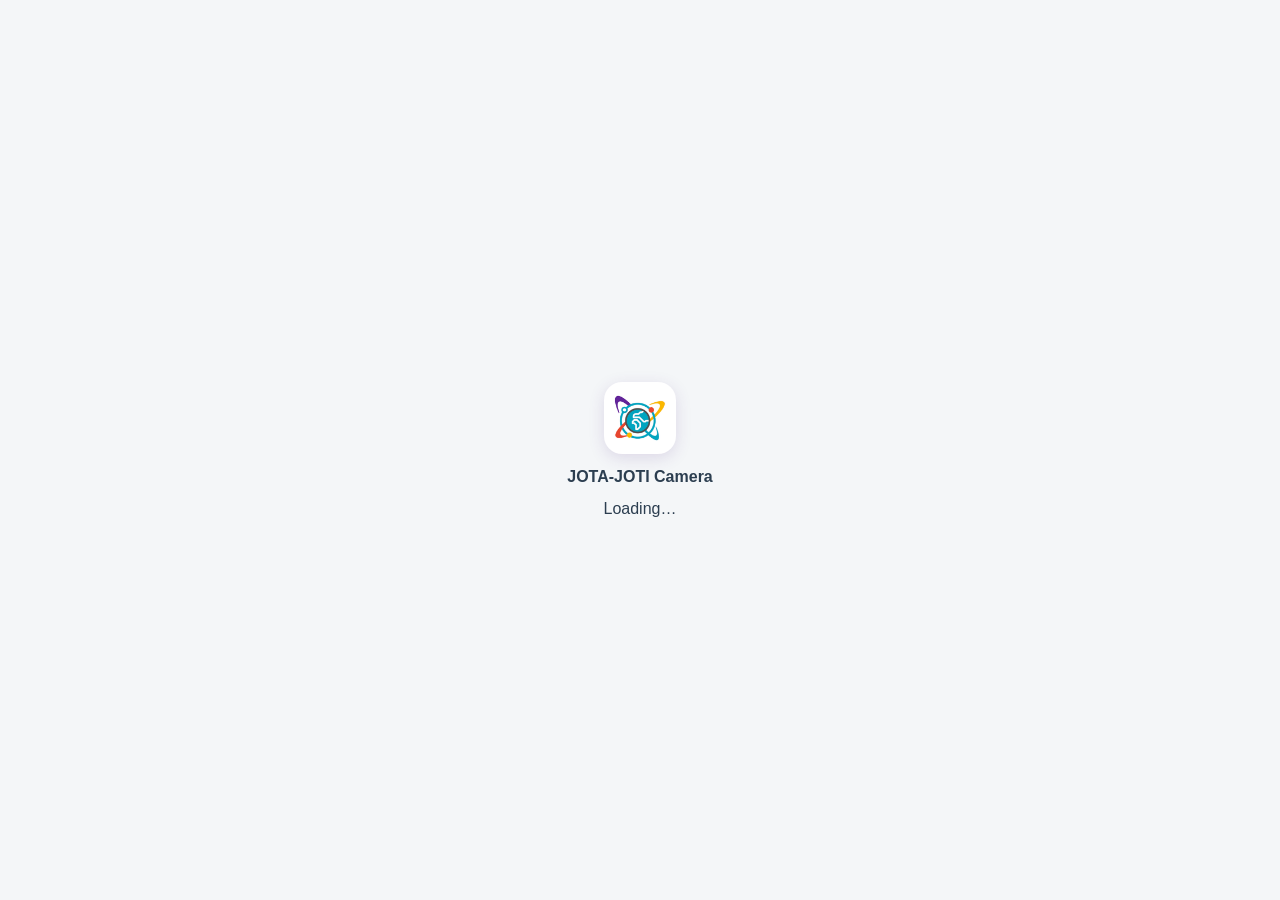
==== index.html @ 32997eb9 "Add files via upload" ====
<!doctype html>
<html lang="en-AU">
<head>
<meta charset="utf-8">
<meta name="viewport" content="width=device-width, initial-scale=1, viewport-fit=cover">
<title>JOTA-JOTI Camera · Kalgoorlie Scout Group</title>
<meta name="description" content="Take photos and videos during JOTA-JOTI, complete challenges and send them to the organisers.">
<meta name="theme-color" content="#0d0d10">
<link rel="manifest" href="manifest.webmanifest">
<link rel="icon" type="image/png" href="icon-192.png">
<link rel="apple-touch-icon" href="apple-touch-icon.png">
<meta name="apple-mobile-web-app-capable" content="yes">
<meta name="mobile-web-app-capable" content="yes">
<meta name="apple-mobile-web-app-status-bar-style" content="black-translucent">
<meta name="apple-mobile-web-app-title" content="JOTA Camera">
<link rel="preconnect" href="https://fonts.googleapis.com">
<link rel="preconnect" href="https://fonts.gstatic.com" crossorigin>
<link href="https://fonts.googleapis.com/css2?family=Space+Grotesk:wght@500;700&display=swap" rel="stylesheet">
<link rel="stylesheet" href="app.css">
</head>
<body>
<div id="boot" aria-live="polite"><img src="logo.png" alt="JOTA-JOTI"><strong>JOTA-JOTI Camera</strong><span>Loading…</span></div>
<div id="app">
  <header id="topbar" hidden>
    <img class="logo" src="logo.png" alt="">
    <span class="title">JOTA-JOTI</span>
    <span class="spacer"></span>
    <span class="status" id="status" role="status" aria-live="polite"><span class="dot"></span><span id="status-text">Online</span></span>
    <button class="who" id="who" aria-label="Settings"></button>
  </header>
  <main id="views">
    <section class="view fill" id="v-onboard" aria-label="Welcome"></section>
    <section class="view fill" id="v-camera" aria-label="Camera"></section>
    <section class="view fill" id="v-review" aria-label="Review"></section>
    <section class="view" id="v-submit" aria-label="Submit"></section>
    <section class="view fill" id="v-map" aria-label="Map"></section>
    <section class="view" id="v-challenges" aria-label="Challenges"></section>
    <section class="view" id="v-posts" aria-label="My posts"></section>
    <section class="view" id="v-settings" aria-label="Settings"></section>
  </main>
  <nav id="nav" hidden aria-label="Main"></nav>
<footer class="site-credit">Made by Hunter Miller from Boulder Scout Hall</footer>
</div>
<noscript><p style="padding:24px;color:#fff">JOTA-JOTI Camera needs JavaScript. Please turn it on in your browser settings.</p></noscript>
<script type="module" src="main.js"></script>
<script>
window.addEventListener('error', function(e){
  var b=document.getElementById('boot');
  if(b && e && e.filename && /\.js$/.test(e.filename)){
    b.innerHTML='<img src="logo.png" alt="JOTA-JOTI"><strong>JOTA-JOTI Camera</strong><span>Loading failed. Check that all files are uploaded to the repository root.</span>';
  }
});
window.addEventListener('unhandledrejection', function(){
  var b=document.getElementById('boot'); if(b) b.dataset.warning='1';
});
setTimeout(function(){ var b=document.getElementById('boot'); if(b && document.querySelector('#topbar:not([hidden])')) b.classList.add('gone'); }, 1200);
</script>
</body>
</html>
---- app.css ----
/* JOTA-JOTI Camera
   Same look as the main JOTA-JOTI dashboard: Scouts purple, light grey background, white cards, Space Grotesk headings.
   The camera and photo preview are dark because that is what a viewfinder needs. */
:root {
  --bg: #f4f6f8;
  --panel: #ffffff;
  --panel-2: #f3ebf8;
  --line: #dde2e8;
  --text: #2c3e50;
  --muted: #5f6c7a;
  --brand: #5a2c84;
  --brand-hi: #4a246d;
  --brand-soft: #f3ebf8;
  --amber: #ffb300;
  --danger: #c0392b;
  --ok: #1e8449;
  --rec: #e74c3c;
  --safe-t: env(safe-area-inset-top, 0px);
  --safe-b: env(safe-area-inset-bottom, 0px);
  --safe-l: env(safe-area-inset-left, 0px);
  --safe-r: env(safe-area-inset-right, 0px);
  --nav-h: 60px;
  --top-h: 52px;
  --body: -apple-system, BlinkMacSystemFont, "Segoe UI", Roboto, Helvetica, Arial, sans-serif;
  --display: "Space Grotesk", var(--body);
}
* { box-sizing: border-box; -webkit-tap-highlight-color: transparent; }
html, body { margin: 0; height: 100%; background: var(--bg); color: var(--text); font-family: var(--body);
  -webkit-font-smoothing: antialiased; overscroll-behavior: none; -webkit-text-size-adjust: 100%; }
body { position: fixed; inset: 0; overflow: hidden; }
button { font: inherit; color: inherit; background: none; border: 0; padding: 0; cursor: pointer; touch-action: manipulation; }
input, textarea, select { font: inherit; color: var(--text); }
:focus-visible { outline: 3px solid #8a5bc0; outline-offset: 2px; }
[hidden] { display: none !important; }
.sr { position: absolute; width: 1px; height: 1px; overflow: hidden; clip: rect(0 0 0 0); white-space: nowrap; }

#app { height: 100%; height: 100dvh; display: flex; flex-direction: column; }

/* boot screen, shown until the app is ready */
#boot { position: fixed; inset: 0; z-index: 60; background: var(--bg); display: flex; flex-direction: column; align-items: center; justify-content: center; gap: 14px; transition: opacity .25s; }
#boot img { width: 72px; height: 72px; border-radius: 18px; background: #fff; box-shadow: 0 4px 16px rgba(90,44,132,.15); }
#boot.gone { opacity: 0; pointer-events: none; }
#boot .spin { width: 22px; height: 22px; border-radius: 50%; border: 3px solid #d9c8ea; border-top-color: var(--brand); animation: spin .8s linear infinite; }
@keyframes spin { to { transform: rotate(360deg); } }

/* ---------- top bar ---------- */
#topbar { flex: none; height: calc(var(--top-h) + var(--safe-t)); padding: var(--safe-t) calc(14px + var(--safe-r)) 0 calc(14px + var(--safe-l));
  display: flex; align-items: center; gap: 10px; background: var(--panel); border-bottom: 2px solid var(--brand); z-index: 5; }
#topbar .logo { width: 34px; height: 34px; border-radius: 8px; object-fit: contain; flex: none; }
#topbar .title { font-family: var(--display); font-weight: 700; font-size: 16px; color: var(--brand); }
#topbar .spacer { flex: 1; }
#topbar .who { font-size: 13px; color: var(--muted); max-width: 40vw; overflow: hidden; text-overflow: ellipsis; white-space: nowrap; min-height: 44px; display: flex; align-items: center; }
.status { font-size: 12px; font-weight: 600; color: var(--muted); display: flex; align-items: center; gap: 6px; min-height: 44px; }
.status .dot { width: 8px; height: 8px; border-radius: 50%; background: #4caf50; }
.status.offline .dot { background: var(--amber); }
.status.busy .dot { background: var(--brand); animation: pulse 1.2s infinite; }
@keyframes pulse { 50% { opacity: .3; } }

/* ---------- views ---------- */
#views { flex: 1; min-height: 0; position: relative; }
.view { position: absolute; inset: 0; overflow-y: auto; -webkit-overflow-scrolling: touch; display: none; }
.view.active { display: block; }
.view.fill { overflow: hidden; }
.page { padding: 20px calc(16px + var(--safe-r)) 28px calc(16px + var(--safe-l)); max-width: 640px; margin: 0 auto; }
h1 { font-family: var(--display); font-size: 22px; line-height: 1.2; margin: 0 0 6px; color: var(--brand); }
h2 { font-family: var(--display); font-size: 15px; margin: 24px 0 8px; color: var(--text); }
p { line-height: 1.5; margin: 0 0 12px; }
.muted { color: var(--muted); }
.small { font-size: 13px; }
.back { display: inline-flex; align-items: center; gap: 4px; min-height: 44px; color: var(--brand); font-weight: 600; margin-left: -6px; padding: 0 6px; }
.back svg { width: 20px; height: 20px; stroke: currentColor; fill: none; stroke-width: 2; stroke-linecap: round; stroke-linejoin: round; }
.pre { white-space: pre-line; }

/* ---------- bottom nav ---------- */
#nav { flex: none; height: calc(var(--nav-h) + var(--safe-b)); padding: 0 var(--safe-r) var(--safe-b) var(--safe-l);
  display: flex; background: var(--panel); border-top: 1px solid var(--line); z-index: 5; box-shadow: 0 -2px 10px rgba(0,0,0,.04); }
#nav button { flex: 1; display: flex; flex-direction: column; align-items: center; justify-content: center; gap: 3px;
  font-size: 11px; font-weight: 600; color: var(--muted); min-width: 44px; position: relative; }
#nav button svg { width: 23px; height: 23px; stroke: currentColor; fill: none; stroke-width: 1.7; stroke-linecap: round; stroke-linejoin: round; }
#nav button[aria-current="page"] { color: var(--brand); }
#nav button[aria-current="page"]::before { content: ""; position: absolute; top: 0; width: 28px; height: 3px; border-radius: 0 0 3px 3px; background: var(--brand); }
#nav .letterA { font-family: var(--display); font-weight: 700; font-size: 21px; line-height: 23px; height: 23px; }
#nav .badge { position: absolute; top: 6px; right: calc(50% - 22px); min-width: 17px; height: 17px; border-radius: 9px; padding: 0 4px;
  background: var(--brand); color: #fff; font-size: 10px; font-weight: 700; display: grid; place-items: center; }

/* ---------- buttons, fields ---------- */
.btn { display: inline-flex; align-items: center; justify-content: center; gap: 8px; min-height: 50px; padding: 0 22px; border-radius: 14px;
  background: var(--brand); color: #fff; font-family: var(--display); font-weight: 700; font-size: 16px; }
.btn:active { background: var(--brand-hi); transform: scale(.98); }
.btn.block { display: flex; width: 100%; }
.btn.ghost { background: var(--panel); border: 1.5px solid var(--brand); color: var(--brand); }
.btn.danger { background: var(--panel); border: 1.5px solid var(--danger); color: var(--danger); }
.btn.small { min-height: 42px; padding: 0 16px; font-size: 14px; border-radius: 12px; }
.btn[disabled], .btn.off { opacity: .5; }
.btn[disabled] { pointer-events: none; }
.link { color: var(--brand); text-decoration: underline; min-height: 44px; display: inline-flex; align-items: center; font-weight: 600; }
.field { display: block; margin: 0 0 14px; }
.field > span { display: block; font-size: 13px; font-weight: 600; color: var(--muted); margin-bottom: 6px; }
.input { width: 100%; min-height: 50px; padding: 12px 14px; border-radius: 12px; background: #fff; border: 1.5px solid var(--line); font-size: 16px; }
.input:focus { border-color: var(--brand); outline: none; box-shadow: 0 0 0 3px rgba(90,44,132,.18); }
textarea.input { min-height: 88px; resize: vertical; }
.row { display: flex; gap: 10px; align-items: center; }
.row.wrap { flex-wrap: wrap; }
.grow { flex: 1; min-width: 0; }
.card { background: var(--panel); border: 1px solid var(--line); border-radius: 16px; padding: 14px; margin-bottom: 12px; box-shadow: 0 2px 8px rgba(0,0,0,.04); }
.card.tap { width: 100%; text-align: left; display: block; }
.card.tap:active { background: var(--brand-soft); }
.pill { display: inline-flex; align-items: center; gap: 5px; font-size: 12px; font-weight: 600; padding: 3px 10px; border-radius: 99px; background: #eef1f4; color: var(--muted); }
.pill.ok { background: #e3f4ea; color: var(--ok); }
.pill.warn { background: #fff3d6; color: #8a5a00; }
.pill.bad { background: #fdecea; color: var(--danger); }
.pill.acc { background: var(--brand-soft); color: var(--brand); }
.notice { border-left: 4px solid var(--amber); background: #fff8e5; padding: 10px 12px; border-radius: 0 12px 12px 0; font-size: 14px; line-height: 1.45; margin: 0 0 14px; }
.notice.bad { border-color: var(--danger); background: #fdecea; }
.notice.ok { border-color: var(--ok); background: #e3f4ea; }

/* ---------- onboarding ---------- */
.onboard { min-height: 100%; display: flex; flex-direction: column; justify-content: center; padding: calc(24px + var(--safe-t)) calc(22px + var(--safe-r)) calc(24px + var(--safe-b)) calc(22px + var(--safe-l)); max-width: 460px; margin: 0 auto; }
.logos { display: flex; align-items: center; gap: 14px; margin-bottom: 22px; }
.logos img { height: 56px; max-width: 120px; object-fit: contain; border-radius: 12px; background: #fff; }
.onboard h1 { font-size: 28px; }
.steps { counter-reset: s; list-style: none; padding: 0; margin: 14px 0 20px; }
.steps li { counter-increment: s; display: flex; gap: 12px; padding: 12px 0; border-bottom: 1px solid var(--line); align-items: center; line-height: 1.4; }
.steps li::before { content: counter(s); flex: none; width: 28px; height: 28px; border-radius: 50%; background: var(--brand); color: #fff; display: grid; place-items: center; font-weight: 700; font-size: 14px; }
.steps svg { width: 22px; height: 22px; stroke: var(--brand); fill: none; stroke-width: 1.7; vertical-align: -5px; }
.stack > * + * { margin-top: 10px; }

/* ---------- camera (dark on purpose) ---------- */
#v-camera, #v-review { background: #000; }
.cam-stage { position: absolute; inset: 0; overflow: hidden; background: #000; color: #fff; }
.cam-stage video { position: absolute; inset: 0; width: 100%; height: 100%; object-fit: cover; background: #000; }
.cam-stage video.mirror { transform: scaleX(-1); }
.vf { position: absolute; inset: 14px; pointer-events: none; }
.vf i { position: absolute; width: 18px; height: 18px; border: 0 solid rgba(255,255,255,.75); }
.vf i:nth-child(1) { top: 0; left: 0; border-top-width: 2px; border-left-width: 2px; }
.vf i:nth-child(2) { top: 0; right: 0; border-top-width: 2px; border-right-width: 2px; }
.vf i:nth-child(3) { bottom: 0; left: 0; border-bottom-width: 2px; border-left-width: 2px; }
.vf i:nth-child(4) { bottom: 0; right: 0; border-bottom-width: 2px; border-right-width: 2px; }
.cam-top { position: absolute; top: 0; left: 0; right: 0; padding: 12px calc(14px + var(--safe-r)) 0 calc(14px + var(--safe-l)); display: flex; gap: 8px; align-items: flex-start; justify-content: space-between; }
.chip { display: inline-flex; align-items: center; gap: 6px; min-height: 40px; max-width: 62vw; padding: 0 14px; border-radius: 99px; background: rgba(20,12,30,.66); color: #fff;
  backdrop-filter: blur(6px); -webkit-backdrop-filter: blur(6px); font-size: 13px; font-weight: 600; border: 1px solid rgba(255,255,255,.18); }
.chip span { overflow: hidden; text-overflow: ellipsis; white-space: nowrap; }
.chip.x { padding: 0 8px; }
.tools { display: flex; flex-direction: column; gap: 8px; align-items: flex-end; }
.tool { width: 44px; height: 44px; border-radius: 50%; background: rgba(20,12,30,.66); border: 1px solid rgba(255,255,255,.18); display: grid; place-items: center; backdrop-filter: blur(6px); -webkit-backdrop-filter: blur(6px); }
.tool svg, .chip svg { width: 20px; height: 20px; stroke: #fff; fill: none; stroke-width: 1.8; stroke-linecap: round; stroke-linejoin: round; }
.tool[aria-pressed="true"] { background: var(--amber); } .tool[aria-pressed="true"] svg { stroke: #000; }
.readout { position: absolute; top: 14px; left: 50%; transform: translateX(-50%); font-variant-numeric: tabular-nums; font-size: 14px; font-weight: 700; background: rgba(0,0,0,.6); color: #fff; padding: 5px 12px; border-radius: 8px; display: none; align-items: center; gap: 8px; margin-top: 56px; }
.readout.on { display: flex; }
.readout .rd { width: 9px; height: 9px; border-radius: 50%; background: var(--rec); animation: pulse 1s infinite; }
.cam-bottom { position: absolute; left: 0; right: 0; bottom: 0; padding: 0 calc(18px + var(--safe-r)) 8px calc(18px + var(--safe-l)); background: linear-gradient(transparent, rgba(0,0,0,.6)); color: #fff; }
.shutter-row { display: flex; align-items: center; justify-content: space-between; padding-top: 24px; }
.side-btn { width: 68px; min-height: 56px; display: flex; flex-direction: column; align-items: center; justify-content: center; gap: 4px; font-size: 12px; font-weight: 600; color: #fff; }
.side-btn span { max-width: 68px; overflow: hidden; text-overflow: ellipsis; white-space: nowrap; }
.side-btn svg { width: 25px; height: 25px; stroke: #fff; fill: none; stroke-width: 1.7; stroke-linecap: round; stroke-linejoin: round; }
.side-btn.empty { visibility: hidden; }
.shutter { position: relative; width: 80px; height: 80px; border-radius: 50%; display: grid; place-items: center; }
.shutter::before { content: ""; position: absolute; inset: 0; border-radius: 50%; border: 3px solid #fff; }
.shutter::after { content: ""; position: absolute; top: -9px; left: 50%; width: 2px; height: 6px; margin-left: -1px; background: var(--amber); border-radius: 1px; }
.shutter .core { width: 62px; height: 62px; border-radius: 50%; background: #fff; box-shadow: inset 0 0 0 3px #d9d9de; transition: transform .08s, border-radius .15s, width .15s, height .15s; }
.shutter:active .core { transform: scale(.9); }
.shutter.video .core { background: var(--rec); box-shadow: inset 0 0 0 3px #b9302a; }
.shutter.recording .core { width: 30px; height: 30px; border-radius: 7px; }
.shutter svg.ring { position: absolute; inset: -3px; width: 86px; height: 86px; transform: rotate(-90deg); pointer-events: none; }
.shutter svg.ring circle { fill: none; stroke: var(--rec); stroke-width: 3; stroke-dasharray: 270; stroke-dashoffset: 270; transition: stroke-dashoffset .25s linear; }
.modes { display: flex; justify-content: center; gap: 6px; padding-top: 6px; }
.modes button { min-width: 88px; min-height: 44px; font-size: 13px; font-weight: 700; letter-spacing: .08em; color: rgba(255,255,255,.7); }
.modes button[aria-pressed="true"] { color: var(--amber); }
.zoom-bar { position: absolute; left: 50%; transform: translateX(-50%); bottom: 160px; background: rgba(20,12,30,.75); border-radius: 99px; padding: 8px 16px; display: flex; gap: 10px; align-items: center; width: min(80vw, 320px); }
.zoom-bar input { flex: 1; }
.flash { position: absolute; inset: 0; background: #fff; opacity: 0; pointer-events: none; }
.flash.go { animation: flash .22s ease-out; }
@keyframes flash { 0% { opacity: .85; } 100% { opacity: 0; } }
.cam-gate { position: absolute; inset: 0; display: flex; flex-direction: column; justify-content: center; padding: 24px; background: var(--bg); color: var(--text); text-align: center; align-items: center; }
.cam-gate > * { max-width: 420px; }
.lock-note { position: absolute; left: calc(14px + var(--safe-l)); right: calc(14px + var(--safe-r)); bottom: 168px; text-align: center; font-size: 13px; background: rgba(20,12,30,.7); color: #fff; padding: 6px 12px; border-radius: 10px; }

/* ---------- review / submit ---------- */
.stage { position: absolute; inset: 0; background: #000; display: flex; align-items: center; justify-content: center; }
.stage img, .stage video { width: 100%; height: 100%; object-fit: contain; }
.review-bar { position: absolute; left: 0; right: 0; bottom: 0; padding: 14px calc(14px + var(--safe-r)) calc(12px + var(--safe-b)) calc(14px + var(--safe-l)); background: linear-gradient(transparent, rgba(0,0,0,.88) 35%); display: flex; flex-direction: column; gap: 10px; color: #fff; }
.review-bar .pill { background: rgba(255,255,255,.16); color: #fff; }
.review-bar .pill.ok { background: rgba(76,208,138,.25); } .review-bar .pill.warn { background: rgba(255,179,0,.28); }
.review-bar .btn.ghost { background: transparent; border-color: #fff; color: #fff; }
.review-bar .notice { color: var(--text); }
.thumb-lg { width: 100%; max-height: 38vh; border-radius: 14px; background: #000; object-fit: contain; display: block; }
.kv { display: grid; grid-template-columns: 96px 1fr; gap: 6px 10px; padding: 12px 0; border-bottom: 1px solid var(--line); align-items: center; }
.kv dt { color: var(--muted); font-size: 13px; font-weight: 600; }
.kv dd { margin: 0; word-break: break-word; }

/* ---------- challenge pages ---------- */
.ch-head { display: flex; gap: 12px; align-items: flex-start; }
.ch-num { flex: none; min-width: 44px; height: 44px; border-radius: 12px; background: var(--brand); color: #fff; font-family: var(--display); font-weight: 700; font-size: 18px; display: grid; place-items: center; padding: 0 8px; }
.meter { height: 8px; background: #e6e9ee; border-radius: 4px; overflow: hidden; margin: 6px 0 10px; }
.meter > i { display: block; height: 100%; background: var(--brand); border-radius: 4px; transition: width .25s; }
.meter.full > i { background: var(--ok); }
.slots { display: grid; grid-template-columns: repeat(auto-fill, minmax(96px, 1fr)); gap: 10px; margin-bottom: 8px; }
.slot { position: relative; aspect-ratio: 1; border-radius: 14px; overflow: hidden; background: #222 center/cover no-repeat; border: 1px solid var(--line); text-align: left; }
.slot.empty { background: var(--panel); border: 2px dashed #c9b6dc; display: flex; flex-direction: column; align-items: center; justify-content: center; gap: 4px; color: var(--brand); font-weight: 600; font-size: 13px; text-align: center; }
.slot.empty svg { width: 26px; height: 26px; stroke: var(--brand); fill: none; stroke-width: 1.7; stroke-linecap: round; }
.slot .st { position: absolute; left: 5px; right: 5px; bottom: 5px; font-size: 11px; font-weight: 700; padding: 3px 6px; border-radius: 8px; background: rgba(255,255,255,.94); color: var(--text); text-align: center; }
.slot .st.ok { color: var(--ok); } .slot .st.bad { color: var(--danger); } .slot .st.wait { color: #8a5a00; }
.slot .vid { position: absolute; top: 5px; right: 5px; font-size: 11px; background: rgba(0,0,0,.65); color: #fff; padding: 1px 6px; border-radius: 6px; }
.sound-card { display: flex; gap: 12px; align-items: center; }
.sound-card .icon-btn { width: 52px; height: 52px; background: var(--brand); border-color: var(--brand); }
.sound-card .icon-btn svg { stroke: #fff; }
.done-banner { display: flex; gap: 10px; align-items: center; background: #e3f4ea; color: var(--ok); border-radius: 14px; padding: 12px 14px; font-weight: 700; margin-bottom: 14px; }
.ch-card { display: block; width: 100%; text-align: left; }
.ch-card .top { display: flex; gap: 12px; align-items: center; }
.ch-card .top > div:last-child { min-width: 0; }
.ch-card b { display: block; }

/* ---------- sheets & dialogs ---------- */
.scrim { position: fixed; inset: 0; background: rgba(30,15,45,.55); z-index: 20; display: flex; align-items: flex-end; justify-content: center; }
.sheet { width: 100%; max-width: 560px; max-height: 88vh; max-height: 88dvh; overflow-y: auto; background: var(--panel); border-radius: 20px 20px 0 0;
  padding: 16px calc(18px + var(--safe-r)) calc(20px + var(--safe-b)) calc(18px + var(--safe-l)); }
.sheet .grab { width: 40px; height: 4px; border-radius: 2px; background: #d5dae0; margin: 0 auto 14px; }
.sheet h1 { font-size: 19px; }
.dialog { align-items: center; padding: 20px; }
.dialog .sheet { border-radius: 18px; max-width: 380px; padding-bottom: 18px; }
.tabs { display: flex; gap: 6px; overflow-x: auto; padding: 4px 0 10px; scrollbar-width: none; }
.tabs::-webkit-scrollbar { display: none; }
.tabs button { flex: none; min-height: 40px; padding: 0 16px; border-radius: 99px; border: 1.5px solid var(--line); font-size: 14px; font-weight: 600; color: var(--muted); background: #fff; }
.tabs button[aria-pressed="true"] { background: var(--brand); color: #fff; border-color: var(--brand); }
.list-item { display: flex; gap: 12px; align-items: center; padding: 10px 0; border-bottom: 1px solid var(--line); min-height: 64px; }
.list-item .art { width: 48px; height: 48px; border-radius: 12px; background: var(--brand-soft); flex: none; display: grid; place-items: center; overflow: hidden; }
.list-item .art img { width: 100%; height: 100%; object-fit: cover; }
.list-item .art svg { width: 22px; height: 22px; stroke: var(--brand); fill: none; stroke-width: 1.7; }
.list-item .meta { flex: 1; min-width: 0; }
.list-item .meta b { display: block; overflow: hidden; text-overflow: ellipsis; white-space: nowrap; }
.list-item .meta span { font-size: 13px; color: var(--muted); }
.icon-btn { width: 44px; height: 44px; border-radius: 50%; border: 1.5px solid var(--line); display: grid; place-items: center; flex: none; background: #fff; }
.icon-btn svg { width: 20px; height: 20px; stroke: var(--text); fill: none; stroke-width: 1.8; stroke-linecap: round; stroke-linejoin: round; }
.rec-dot { display: inline-block; width: 12px; height: 12px; border-radius: 50%; background: var(--rec); }
.big-time { font-family: var(--display); font-variant-numeric: tabular-nums; font-size: 44px; text-align: center; margin: 14px 0; color: var(--brand); }

/* ---------- map ---------- */
#v-map { background: #e8e4ee; }
.map-wrap { position: absolute; inset: 0; }
.map-wrap canvas { width: 100%; height: 100%; display: block; touch-action: none; }
.map-toolbar { position: absolute; top: 12px; right: calc(12px + var(--safe-r)); display: flex; flex-direction: column; gap: 8px; }
.map-toolbar .tool { background: #fff; border: 1px solid var(--line); box-shadow: 0 2px 8px rgba(0,0,0,.15); backdrop-filter: none; }
.map-toolbar .tool svg { stroke: var(--text); }
.map-banner { position: absolute; top: 12px; left: calc(12px + var(--safe-l)); right: 70px; font-size: 13px; background: #fff; padding: 10px 12px; border-radius: 12px; border: 1px solid var(--line); box-shadow: 0 2px 8px rgba(0,0,0,.12); line-height: 1.4; }
.map-empty { position: absolute; left: 50%; bottom: 24px; transform: translateX(-50%); width: min(88vw, 380px); text-align: center; background: #fff; border-radius: 14px; padding: 14px; box-shadow: 0 4px 16px rgba(0,0,0,.18); font-size: 14px; }

/* ---------- posts ---------- */
.post { display: flex; gap: 12px; align-items: center; padding: 10px; background: var(--panel); border: 1px solid var(--line); border-radius: 16px; margin-bottom: 10px; }
.post .tb { width: 66px; height: 66px; border-radius: 12px; background: #222 center/cover no-repeat; flex: none; position: relative; }
.post .tb .vid { position: absolute; right: 4px; bottom: 4px; font-size: 10px; background: rgba(0,0,0,.7); color: #fff; padding: 1px 5px; border-radius: 4px; }
.post .info { flex: 1; min-width: 0; }
.post .info b { display: block; overflow: hidden; text-overflow: ellipsis; white-space: nowrap; }
.bar { height: 5px; background: #e6e9ee; border-radius: 3px; overflow: hidden; margin-top: 6px; }
.bar > i { display: block; height: 100%; background: var(--brand); width: 0; transition: width .2s; }

.toast { position: fixed; left: 50%; transform: translateX(-50%); bottom: calc(var(--nav-h) + var(--safe-b) + 14px); max-width: min(92vw, 460px); background: #2c3e50; color: #fff;
  padding: 12px 16px; border-radius: 14px; font-size: 14px; line-height: 1.4; z-index: 40; box-shadow: 0 6px 24px rgba(0,0,0,.3); }
.toast.bad { background: var(--danger); }
.toast.ok { background: var(--ok); }

.debug { font-size: 13px; }
.debug label { display: flex; align-items: center; gap: 10px; min-height: 44px; }

@media (min-width: 900px) {
  #nav { justify-content: center; } #nav button { max-width: 140px; }
}
@media (prefers-reduced-motion: reduce) {
  *, *::before, *::after { animation-duration: .01ms !important; animation-iteration-count: 1 !important; transition-duration: .01ms !important; }
}
@media (max-height: 560px) and (orientation: landscape) {
  :root { --nav-h: 48px; --top-h: 40px; }
  .shutter { width: 66px; height: 66px; } .shutter .core { width: 50px; height: 50px; } .shutter svg.ring { width: 72px; height: 72px; }
  .zoom-bar { bottom: 110px; } .shutter-row { padding-top: 8px; } .readout { margin-top: 0; }
}
@media (forced-colors: active) { .btn { border: 2px solid ButtonText; } }

.site-credit{text-align:center;color:#7b8490;font-size:12px;padding:14px 16px 20px}
.map-external{position:absolute;top:12px;left:calc(12px + var(--safe-l));min-height:44px;padding:0 14px;border-radius:12px;background:#fff;border:1px solid var(--line);box-shadow:0 2px 8px rgba(0,0,0,.15);display:flex;align-items:center;gap:7px;color:var(--brand);font-weight:700;z-index:2}
.map-external svg{width:20px;height:20px;stroke:currentColor;fill:none;stroke-width:1.7}
.map-list-head{display:flex;gap:10px;align-items:center;justify-content:space-between;margin-bottom:12px}
.map-list-head h1{margin:0}
.map-location-card{padding:14px;margin-bottom:10px}
.map-location-card svg{width:24px;height:24px;stroke:var(--brand);fill:none;stroke-width:1.7;flex:none}
@media(max-width:520px){.map-external{max-width:calc(100vw - 110px);overflow:hidden}.map-external span{overflow:hidden;text-overflow:ellipsis;white-space:nowrap}.map-toolbar{top:12px}}
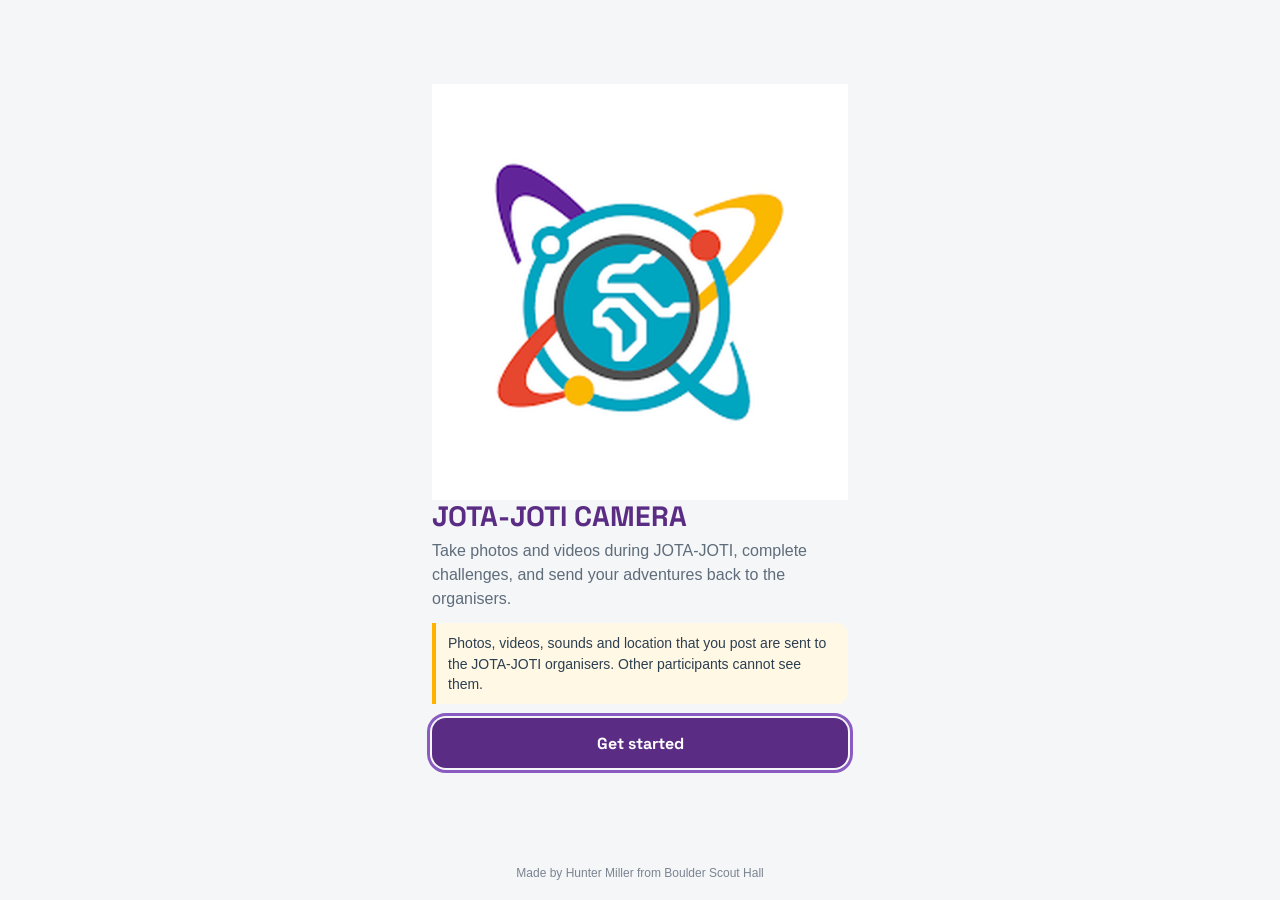
==== commit 5beafc8a: "Add files via upload" ====
--- a/index.html
+++ b/index.html
@@ -46,14 +46,24 @@
 <script>
 window.addEventListener('error', function(e){
   var b=document.getElementById('boot');
-  if(b && e && e.filename && /\.js$/.test(e.filename)){
-    b.innerHTML='<img src="logo.png" alt="JOTA-JOTI"><strong>JOTA-JOTI Camera</strong><span>Loading failed. Check that all files are uploaded to the repository root.</span>';
+  if(!b || b.classList.contains('gone') || !e) return;
+  if(e.filename && /\.js(?:\?|$)/.test(e.filename)) {
+    b.dataset.warning='1';
+    var span=b.querySelector('span');
+    if(span) span.textContent='The app hit a startup error. Please reload the page.';
   }
 });
-window.addEventListener('unhandledrejection', function(){
-  var b=document.getElementById('boot'); if(b) b.dataset.warning='1';
+window.addEventListener('unhandledrejection', function(e){
+  var b=document.getElementById('boot');
+  if(b && !b.classList.contains('gone')) b.dataset.warning='1';
 });
-setTimeout(function(){ var b=document.getElementById('boot'); if(b && document.querySelector('#topbar:not([hidden])')) b.classList.add('gone'); }, 1200);
+setTimeout(function(){
+  var b=document.getElementById('boot');
+  if(b && !b.classList.contains('gone')) {
+    var span=b.querySelector('span');
+    if(span) span.textContent='Still loading. You can reload safely.';
+  }
+}, 12000);
 </script>
 </body>
 </html>
--- a/app.css
+++ b/app.css
@@ -40,6 +40,11 @@
 #boot { position: fixed; inset: 0; z-index: 60; background: var(--bg); display: flex; flex-direction: column; align-items: center; justify-content: center; gap: 14px; transition: opacity .25s; }
 #boot img { width: 72px; height: 72px; border-radius: 18px; background: #fff; box-shadow: 0 4px 16px rgba(90,44,132,.15); }
 #boot.gone { opacity: 0; pointer-events: none; }
+#boot .boot-error { width: min(92vw, 420px); display: flex; flex-direction: column; align-items: center; gap: 10px; text-align: center; }
+#boot .boot-error img { width: 72px; height: 72px; border-radius: 18px; background: #fff; }
+#boot .boot-error p { margin: 0; color: var(--muted); line-height: 1.5; }
+#boot .boot-error details { width: 100%; text-align: left; color: var(--muted); font-size: 12px; }
+#boot .boot-error pre { white-space: pre-wrap; word-break: break-word; padding: 10px; background: rgba(0,0,0,.04); border-radius: 10px; overflow: auto; max-height: 160px; }
 #boot .spin { width: 22px; height: 22px; border-radius: 50%; border: 3px solid #d9c8ea; border-top-color: var(--brand); animation: spin .8s linear infinite; }
 @keyframes spin { to { transform: rotate(360deg); } }
 
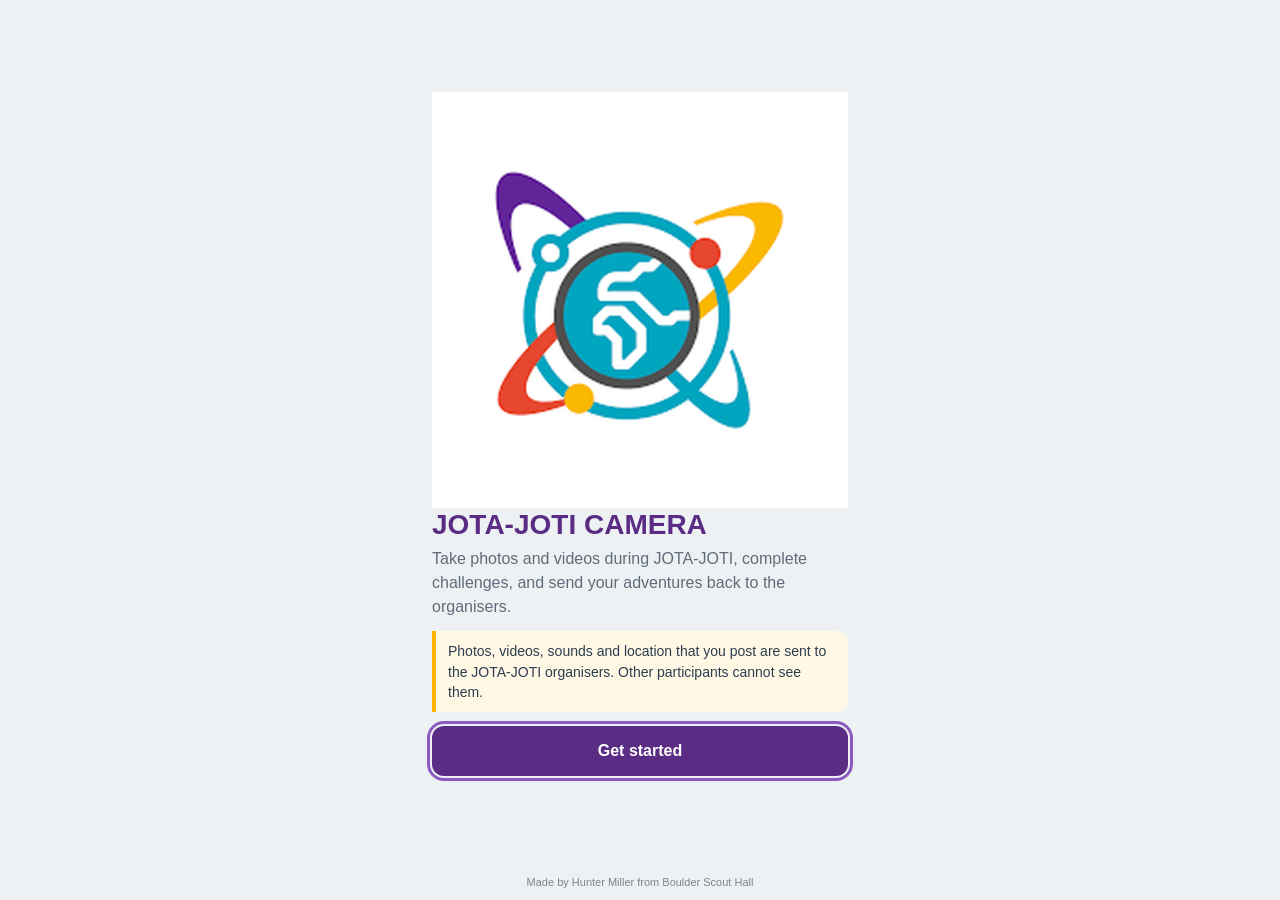
==== commit dfe5e069: "Add files via upload" ====
--- a/index.html
+++ b/index.html
@@ -13,9 +13,6 @@
 <meta name="mobile-web-app-capable" content="yes">
 <meta name="apple-mobile-web-app-status-bar-style" content="black-translucent">
 <meta name="apple-mobile-web-app-title" content="JOTA Camera">
-<link rel="preconnect" href="https://fonts.googleapis.com">
-<link rel="preconnect" href="https://fonts.gstatic.com" crossorigin>
-<link href="https://fonts.googleapis.com/css2?family=Space+Grotesk:wght@500;700&display=swap" rel="stylesheet">
 <link rel="stylesheet" href="app.css">
 </head>
 <body>
@@ -35,7 +32,7 @@
     <section class="view" id="v-submit" aria-label="Submit"></section>
     <section class="view fill" id="v-map" aria-label="Map"></section>
     <section class="view" id="v-challenges" aria-label="Challenges"></section>
-    <section class="view" id="v-posts" aria-label="My posts"></section>
+    <section class="view fill" id="v-posts" aria-label="My posts"></section>
     <section class="view" id="v-settings" aria-label="Settings"></section>
   </main>
   <nav id="nav" hidden aria-label="Main"></nav>
--- a/app.css
+++ b/app.css
@@ -240,7 +240,7 @@
 .big-time { font-family: var(--display); font-variant-numeric: tabular-nums; font-size: 44px; text-align: center; margin: 14px 0; color: var(--brand); }
 
 /* ---------- map ---------- */
-#v-map { background: #e8e4ee; }
+#v-map { background: #0b1424; }
 .map-wrap { position: absolute; inset: 0; }
 .map-wrap canvas { width: 100%; height: 100%; display: block; touch-action: none; }
 .map-toolbar { position: absolute; top: 12px; right: calc(12px + var(--safe-r)); display: flex; flex-direction: column; gap: 8px; }
@@ -287,3 +287,185 @@
 .map-location-card{padding:14px;margin-bottom:10px}
 .map-location-card svg{width:24px;height:24px;stroke:var(--brand);fill:none;stroke-width:1.7;flex:none}
 @media(max-width:520px){.map-external{max-width:calc(100vw - 110px);overflow:hidden}.map-external span{overflow:hidden;text-overflow:ellipsis;white-space:nowrap}.map-toolbar{top:12px}}
+
+/* =========================
+   Final app polish / standalone camera mode
+   ========================= */
+body { background: #eef1f4; }
+button, .btn, .chip, .tool, .side-btn, .modes button { -webkit-user-select: none; user-select: none; }
+
+/* Installed PWA: keep content clear of iOS/Android status and gesture areas. */
+body.standalone #topbar {
+  height: calc(var(--top-h) + var(--safe-t) + 8px);
+  padding-top: calc(var(--safe-t) + 8px);
+}
+body.standalone #nav {
+  height: calc(var(--nav-h) + var(--safe-b) + 4px);
+  padding-bottom: calc(var(--safe-b) + 4px);
+}
+body.standalone .cam-top {
+  padding-top: 10px;
+}
+
+/* Camera has a dedicated, app-like chrome. */
+body[data-view="camera"] #topbar {
+  background: rgba(7, 7, 10, .92);
+  color: #fff;
+  border-bottom: 1px solid rgba(255,255,255,.12);
+}
+body[data-view="camera"] #topbar .title { color: #fff; }
+body[data-view="camera"] #topbar .who { color: rgba(255,255,255,.72); }
+body[data-view="camera"] #topbar .status { color: rgba(255,255,255,.66); }
+body[data-view="camera"] #nav {
+  background: rgba(7, 7, 10, .96);
+  border-top: 1px solid rgba(255,255,255,.10);
+  box-shadow: none;
+}
+body[data-view="camera"] #nav button { color: rgba(255,255,255,.62); }
+body[data-view="camera"] #nav button[aria-current="page"] { color: #fff; }
+body[data-view="camera"] #nav button[aria-current="page"]::before { background: var(--amber); }
+
+/* Less decorative, more camera-like. */
+.cam-top { padding-top: 10px; }
+.cam-bottom { background: linear-gradient(transparent, rgba(0,0,0,.78) 58%); padding-bottom: 10px; }
+.chip, .tool, .zoom-bar, .zoom-presets { backdrop-filter: none; -webkit-backdrop-filter: none; }
+.chip, .tool { background: rgba(12, 10, 16, .82); }
+.chip:hover, .tool:hover { background: rgba(24, 19, 32, .90); }
+.side-btn { min-height: 54px; }
+.shutter { width: 84px; height: 84px; }
+.shutter .core { width: 66px; height: 66px; }
+.modes { padding-top: 4px; }
+.modes button { min-height: 40px; }
+.zoom-presets {
+  position: absolute;
+  right: calc(14px + var(--safe-r));
+  top: 118px;
+  display: flex;
+  gap: 2px;
+  padding: 3px;
+  border: 1px solid rgba(255,255,255,.16);
+  border-radius: 999px;
+  background: rgba(10,8,12,.88);
+  color: #fff;
+}
+.zoom-preset {
+  min-width: 42px;
+  height: 34px;
+  padding: 0 8px;
+  border-radius: 999px;
+  color: rgba(255,255,255,.72);
+  font-size: 12px;
+  font-weight: 700;
+}
+.zoom-preset.active { background: #fff; color: #111; }
+.zoom-preset:active { transform: scale(.96); }
+
+/* Clean up non-camera pages as well. */
+.card { border-radius: 14px; box-shadow: 0 1px 3px rgba(18, 22, 28, .05); }
+.btn { border-radius: 12px; }
+.input, input, textarea, select { border-radius: 12px; }
+.site-credit { font-size: 11px; padding: 8px 16px 12px; }
+
+@media (max-width: 520px) {
+  #topbar { padding-left: calc(10px + var(--safe-l)); padding-right: calc(10px + var(--safe-r)); }
+  #topbar .logo { width: 31px; height: 31px; border-radius: 7px; }
+  #topbar .title { font-size: 15px; }
+  #topbar .who { max-width: 38vw; font-size: 12px; }
+  .cam-top { padding-left: calc(10px + var(--safe-l)); padding-right: calc(10px + var(--safe-r)); }
+  .chip { max-width: 64vw; font-size: 12px; }
+  .tool { width: 42px; height: 42px; }
+  .zoom-presets { top: 112px; right: calc(10px + var(--safe-r)); }
+  .cam-bottom { padding-left: calc(10px + var(--safe-l)); padding-right: calc(10px + var(--safe-r)); }
+}
+
+@media (prefers-reduced-motion: reduce) {
+  *, *::before, *::after { animation-duration: .001ms !important; animation-iteration-count: 1 !important; transition-duration: .001ms !important; }
+}
+
+
+/* =========================
+   Map memories / capture archive
+   ========================= */
+#v-posts { background: #0b1424; color: #fff; }
+.memory-map-shell { position: absolute; inset: 0; overflow: hidden; background: #0b1424; }
+.memory-map-canvas { position: absolute; inset: 0; }
+.memory-map-canvas canvas { width: 100%; height: 100%; display: block; touch-action: none; }
+.memory-map-top { position: absolute; left: calc(14px + var(--safe-l)); right: calc(14px + var(--safe-r)); top: calc(12px + var(--safe-t)); display:flex; justify-content:space-between; gap:16px; align-items:flex-start; z-index:4; pointer-events:none; }
+.memory-map-title { pointer-events:auto; display:flex; align-items:center; gap:10px; min-width:0; padding:10px 13px; background:rgba(12,16,24,.90); border:1px solid rgba(255,255,255,.11); border-radius:14px; box-shadow:0 8px 24px rgba(0,0,0,.25); }
+.memory-map-title .eyebrow { display:block; font-size:9px; font-weight:800; letter-spacing:.13em; color:#d7c5e9; }
+.memory-map-title h1 { margin:0; color:#fff; font-size:18px; }
+.memory-map-title > span:last-child { font-size:11px; color:rgba(255,255,255,.6); white-space:nowrap; }
+.memory-map-actions { display:flex; gap:8px; pointer-events:auto; }
+.memory-map-icon,.memory-control { display:grid; place-items:center; background:rgba(12,16,24,.92); border:1px solid rgba(255,255,255,.12); color:#fff; box-shadow:0 8px 22px rgba(0,0,0,.25); }
+.memory-map-icon { width:44px; height:44px; border-radius:50%; }
+.memory-map-icon svg { width:21px; height:21px; stroke:currentColor; fill:none; stroke-width:1.7; }
+.memory-map-controls { position:absolute; top:calc(76px + var(--safe-t)); right:calc(14px + var(--safe-r)); z-index:4; display:flex; flex-direction:column; gap:7px; }
+.memory-control { width:40px; height:40px; border-radius:12px; font-size:22px; line-height:1; }
+.memory-stats { flex:none; min-width:0; }
+.memory-panel { position:absolute; left:0; right:0; bottom:0; z-index:4; padding:10px calc(12px + var(--safe-r)) calc(10px + var(--safe-b)) calc(12px + var(--safe-l)); background:linear-gradient(180deg, rgba(11,20,36,.02) 0%, rgba(6,11,18,.96) 30%, rgba(6,11,18,.985) 100%); padding-top:34px; }
+.memory-panel-handle { width:38px; height:4px; border-radius:99px; background:rgba(255,255,255,.30); margin:0 auto 12px; }
+.memory-panel-head { display:flex; align-items:flex-end; justify-content:space-between; gap:12px; margin:0 auto 10px; max-width:900px; }
+.memory-panel-head h2 { margin:0 0 2px; color:#fff; font-size:18px; }
+.memory-panel-head p { margin:0; color:rgba(255,255,255,.56); }
+#memory-stats-text { display:block; color:rgba(255,255,255,.58); font-size:11px; text-align:right; white-space:nowrap; }
+.memory-rail { display:flex; gap:10px; overflow-x:auto; overscroll-behavior-x:contain; scroll-snap-type:x proximity; scrollbar-width:none; max-width:900px; margin:0 auto; padding:2px 0 4px; }
+.memory-rail::-webkit-scrollbar { display:none; }
+.memory-card { scroll-snap-align:start; flex:0 0 112px; text-align:left; color:#fff; }
+.memory-card-art { position:relative; width:112px; height:136px; border-radius:14px; overflow:hidden; background:#1a2534; border:1px solid rgba(255,255,255,.12); box-shadow:0 6px 18px rgba(0,0,0,.22); }
+.memory-card-art img { width:100%; height:100%; object-fit:cover; display:block; }
+.memory-card-art > span:first-child { display:grid; place-items:center; width:100%; height:100%; color:rgba(255,255,255,.65); font-size:28px; background:linear-gradient(160deg,#202b3b,#161d29); }
+.memory-card-kind { position:absolute; left:7px; bottom:7px; padding:4px 6px; border-radius:6px; background:rgba(0,0,0,.68); color:#fff; font-size:8px; letter-spacing:.09em; font-weight:800; }
+.memory-card-copy { padding:7px 2px 0; }
+.memory-card-copy b { display:block; overflow:hidden; text-overflow:ellipsis; white-space:nowrap; font-size:12px; }
+.memory-card-copy span { display:block; margin-top:2px; font-size:10px; color:rgba(255,255,255,.54); }
+.memory-empty { width:100%; padding:18px 8px 12px; text-align:center; color:#fff; }
+.memory-empty p { margin:3px 0 0; }
+.memory-no-location { max-width:900px; margin:8px auto 0; color:#fff; }
+.memory-no-location p { margin:2px 0 0; }
+.memory-no-location-list { max-width:900px; margin:6px auto 0; max-height:150px; overflow:auto; }
+.memory-list-row { width:100%; display:flex; align-items:center; gap:10px; color:#fff; text-align:left; padding:10px 2px; border-top:1px solid rgba(255,255,255,.09); }
+.memory-list-icon { width:30px; height:30px; border-radius:9px; display:grid; place-items:center; background:rgba(155,98,211,.17); color:#d4b5ef; flex:none; }
+.memory-list-row b { display:block; overflow:hidden; text-overflow:ellipsis; white-space:nowrap; }
+.memory-list-row small { display:block; margin-top:1px; color:rgba(255,255,255,.52); }
+.memory-list-row svg { width:18px; height:18px; stroke:rgba(255,255,255,.65); fill:none; stroke-width:1.8; }
+.memory-sheet-body,.memory-detail { max-width:560px; }
+.memory-sheet-head { display:flex; justify-content:space-between; gap:12px; align-items:flex-start; }
+.memory-sheet-title h1 { margin:2px 0 3px; color:var(--text); }
+.memory-sheet-title p { margin:0; }
+.kicker { display:inline-block; font-size:9px; font-weight:800; letter-spacing:.13em; color:var(--brand); }
+.memory-type { flex:none; padding:6px 8px; border-radius:8px; background:var(--brand-soft); color:var(--brand); font-size:9px; font-weight:800; letter-spacing:.08em; }
+.memory-sheet-strip { display:flex; gap:8px; overflow-x:auto; padding:12px 0 2px; scrollbar-width:none; }
+.memory-sheet-thumb { width:68px; height:76px; border-radius:10px; overflow:hidden; border:1px solid var(--line); background:#edf0f3; flex:none; }
+.memory-sheet-thumb img { width:100%; height:100%; object-fit:cover; display:block; }
+.memory-sheet-thumb span { width:100%; height:100%; display:grid; place-items:center; color:var(--brand); font-size:24px; }
+.memory-caption { margin-top:12px; }
+.memory-meta-grid { display:grid; grid-template-columns:repeat(2,minmax(0,1fr)); gap:8px; margin-top:12px; }
+.memory-meta-grid > div { padding:10px 11px; background:#f7f8fa; border:1px solid var(--line); border-radius:10px; min-width:0; }
+.memory-meta-grid span { display:block; color:var(--muted); font-size:10px; text-transform:uppercase; letter-spacing:.06em; }
+.memory-meta-grid b { display:block; margin-top:2px; font-size:13px; overflow:hidden; text-overflow:ellipsis; white-space:nowrap; }
+.memory-detail-media { display:block; width:100%; max-height:58vh; object-fit:contain; border-radius:14px; background:#111; margin:0 0 14px; }
+.memory-detail-copy h1 { margin:2px 0 6px; }
+.memory-challenge { margin:12px 0; padding:11px 12px; background:var(--brand-soft); border:1px solid #e4d7ee; border-radius:12px; }
+.memory-challenge span { display:block; margin-top:2px; color:var(--muted); font-size:12px; }
+.challenge-map-sheet-head h1 { margin:2px 0 4px; }
+.challenge-map-list { display:grid; gap:9px; margin:12px 0; }
+.challenge-map-item { padding:12px; border:1px solid var(--line); border-radius:13px; background:#fff; }
+.challenge-map-number { width:32px; height:32px; border-radius:10px; display:grid; place-items:center; flex:none; background:#f8f0ff; color:var(--brand); font-weight:800; font-size:12px; }
+.challenge-map-item p { margin:8px 0 0; }
+@media (min-width: 760px) {
+  .memory-panel { left:50%; right:14px; bottom:14px; max-width:920px; transform:translateX(-50%); border:1px solid rgba(255,255,255,.1); border-radius:22px; padding-bottom:14px; background:rgba(7,12,19,.94); box-shadow:0 18px 55px rgba(0,0,0,.34); padding-top:14px; }
+  .memory-panel-handle { margin-bottom:8px; }
+  .memory-rail { padding-bottom:2px; }
+}
+@media (max-width: 560px) {
+  .memory-map-top { top:calc(10px + var(--safe-t)); }
+  .memory-map-title { padding:8px 10px; }
+  .memory-map-title h1 { font-size:16px; }
+  .memory-map-controls { top:calc(68px + var(--safe-t)); }
+  .memory-card { flex-basis:98px; }
+  .memory-card-art { width:98px; height:118px; border-radius:12px; }
+  .memory-panel { padding-top:28px; }
+}
+
+body[data-view="posts"] #topbar { display:none; }
+body[data-view="posts"] #v-posts { top:0; }
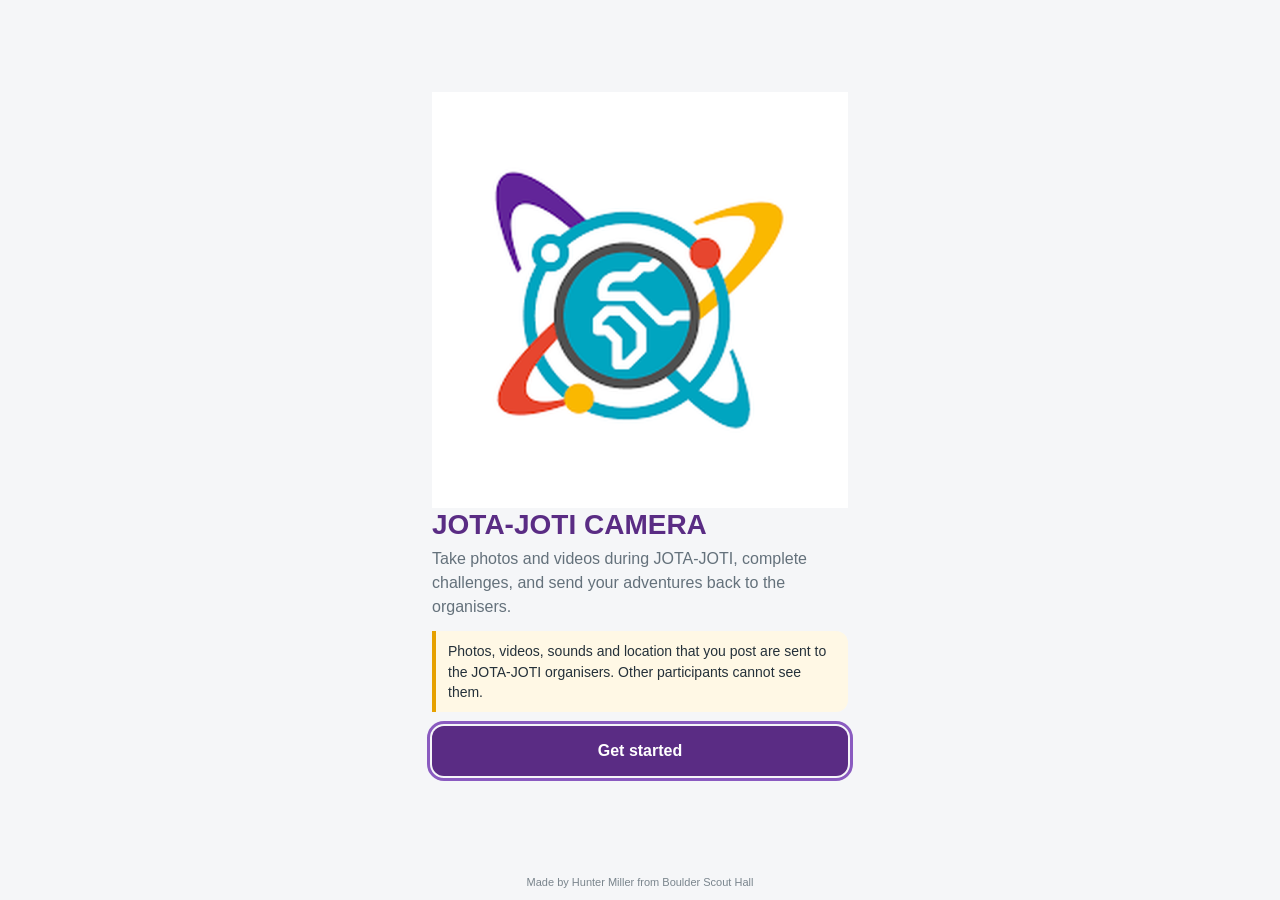
==== commit 29d6c75f: "Add files via upload" ====
--- a/index.html
+++ b/index.html
@@ -5,13 +5,13 @@
 <meta name="viewport" content="width=device-width, initial-scale=1, viewport-fit=cover">
 <title>JOTA-JOTI Camera · Kalgoorlie Scout Group</title>
 <meta name="description" content="Take photos and videos during JOTA-JOTI, complete challenges and send them to the organisers.">
-<meta name="theme-color" content="#0d0d10">
+<meta name="theme-color" content="#ffffff">
 <link rel="manifest" href="manifest.webmanifest">
 <link rel="icon" type="image/png" href="icon-192.png">
 <link rel="apple-touch-icon" href="apple-touch-icon.png">
 <meta name="apple-mobile-web-app-capable" content="yes">
 <meta name="mobile-web-app-capable" content="yes">
-<meta name="apple-mobile-web-app-status-bar-style" content="black-translucent">
+<meta name="apple-mobile-web-app-status-bar-style" content="default">
 <meta name="apple-mobile-web-app-title" content="JOTA Camera">
 <link rel="stylesheet" href="app.css">
 </head>
--- a/app.css
+++ b/app.css
@@ -469,3 +469,74 @@
 
 body[data-view="posts"] #topbar { display:none; }
 body[data-view="posts"] #v-posts { top:0; }
+
+
+/* =========================
+   Final light-mode product pass
+   ========================= */
+:root {
+  --bg:#f5f6f8; --panel:#ffffff; --panel-2:#f6f0fa; --line:#dfe3e8;
+  --text:#25313a; --muted:#64717b; --brand:#5a2c84; --brand-hi:#48226b;
+  --brand-soft:#f3eaf8; --amber:#e6a100; --ok:#20854a; --danger:#b33a33;
+}
+html,body{background:var(--bg);color:var(--text)}
+#topbar{background:#fff!important;color:var(--text)!important;border-bottom:1px solid var(--line)!important;box-shadow:0 1px 0 rgba(27,34,40,.03)}
+#topbar .title{color:var(--brand)!important}.status{color:var(--muted)!important}.status .dot{background:#2e9b5b}.status.offline .dot{background:#e6a100}.status.busy .dot{background:var(--brand)}
+#topbar .who{color:var(--muted)!important}
+#nav{background:#fff!important;border-top:1px solid var(--line)!important;box-shadow:0 -1px 8px rgba(27,34,40,.05)!important}
+#nav button{color:#69757e!important}#nav button[aria-current="page"]{color:var(--brand)!important}
+#nav button[aria-current="page"]::before{background:var(--brand)!important}
+.card{background:#fff;border-color:var(--line);box-shadow:0 1px 2px rgba(31,42,50,.04)}
+.btn{box-shadow:none}.btn:active{transform:translateY(1px) scale(.99)}
+.input,input,textarea,select{background:#fff;border-color:#d9dee4}
+.site-credit{background:transparent;color:#7a858d}
+
+/* Camera uses light controls; the live camera feed stays photographic. */
+body[data-view="camera"] #topbar{background:#fff!important;color:var(--text)!important;border-bottom:1px solid var(--line)!important}
+body[data-view="camera"] #topbar .title{color:var(--brand)!important}
+body[data-view="camera"] #topbar .who,body[data-view="camera"] #topbar .status{color:var(--muted)!important}
+body[data-view="camera"] #nav{background:#fff!important;border-top:1px solid var(--line)!important;box-shadow:0 -1px 8px rgba(27,34,40,.05)!important}
+body[data-view="camera"] #nav button{color:#69757e!important}body[data-view="camera"] #nav button[aria-current="page"]{color:var(--brand)!important}
+body[data-view="camera"] #nav button[aria-current="page"]::before{background:var(--brand)!important}
+.cam-bottom{background:rgba(255,255,255,.96)!important;color:var(--text)!important;border-top:1px solid rgba(26,35,42,.08)}
+.cam-bottom .tool,.cam-bottom .chip,.cam-bottom .zoom-presets{background:#fff!important;color:var(--text)!important;border:1px solid var(--line)!important;box-shadow:0 2px 8px rgba(29,38,45,.08)!important}
+.cam-bottom .tool svg{stroke:var(--text)!important}.chip{color:var(--text)!important}
+.zoom-preset{color:var(--muted)!important}.zoom-preset.active{background:var(--brand)!important;color:#fff!important}
+.readout{background:#fff!important;color:var(--text)!important;border:1px solid var(--line);box-shadow:0 2px 8px rgba(29,38,45,.08)}
+.lock-note{background:#fff!important;color:var(--text)!important;border:1px solid var(--line);box-shadow:0 2px 8px rgba(29,38,45,.08)}
+.modes button[aria-pressed="true"]{color:var(--brand)!important}
+
+/* Event map: always light, and still useful before any pins/photos exist. */
+#v-map{background:#edf3ef!important}.map-banner{top:calc(64px + var(--safe-t));background:#fff;border-color:var(--line);color:var(--text);box-shadow:0 3px 10px rgba(28,39,47,.10)}
+.map-toolbar{top:calc(58px + var(--safe-t))}.map-toolbar .tool{background:#fff!important;border-color:var(--line);box-shadow:0 2px 8px rgba(28,39,47,.10)}
+.map-toolbar .tool svg{stroke:var(--text)!important}.map-external{top:calc(64px + var(--safe-t));background:#fff;border-color:var(--line);box-shadow:0 2px 8px rgba(28,39,47,.10)}
+.map-place{position:absolute;left:calc(12px + var(--safe-l));top:calc(12px + var(--safe-t));z-index:2;display:flex;align-items:baseline;gap:8px;padding:9px 12px;border:1px solid var(--line);border-radius:12px;background:rgba(255,255,255,.96);box-shadow:0 2px 8px rgba(28,39,47,.09);pointer-events:none}
+.map-place b{font-size:13px;color:var(--text)}.map-place span{font-size:11px;color:var(--muted)}
+
+/* My posts / memories: map-first, light, restrained, scrollable. */
+#v-posts{background:#eef2f4!important;color:var(--text)!important}
+.memory-map-shell{background:#eef2f4!important}
+.memory-map-top{top:calc(12px + var(--safe-t))}
+.memory-map-title{background:rgba(255,255,255,.96)!important;border:1px solid var(--line)!important;box-shadow:0 2px 10px rgba(25,35,42,.09)!important}
+.memory-map-title .eyebrow{color:var(--brand)!important}.memory-map-title h1{color:var(--text)!important}.memory-map-title>span:last-child{color:var(--muted)!important}
+.memory-map-icon,.memory-control{background:#fff!important;border:1px solid var(--line)!important;color:var(--text)!important;box-shadow:0 2px 8px rgba(25,35,42,.09)!important}
+.memory-panel{background:rgba(255,255,255,.98)!important;border-top:1px solid var(--line);box-shadow:0 -3px 12px rgba(25,35,42,.08)!important;color:var(--text)!important}
+.memory-panel-handle{background:#c9d0d5!important}.memory-panel-head h2,.memory-panel-head p,#memory-stats-text{color:var(--text)!important}.memory-panel-head p,#memory-stats-text{color:var(--muted)!important}
+.memory-card{color:var(--text)!important}.memory-card-art{background:#edf0f3!important;border-color:var(--line)!important;box-shadow:0 2px 8px rgba(25,35,42,.07)!important}.memory-card-art>span:first-child{background:#eef1f3!important;color:var(--brand)!important}.memory-card-copy span{color:var(--muted)!important}.memory-card-kind{background:rgba(255,255,255,.92)!important;color:var(--brand)!important;border:1px solid var(--line)}
+.memory-empty{color:var(--text)!important}.memory-no-location{color:var(--text)!important}.memory-list-row{color:var(--text)!important;border-top-color:var(--line)!important}.memory-list-icon{background:var(--brand-soft)!important;color:var(--brand)!important}
+.memory-detail-media{background:#edf0f2!important}
+.memory-meta-grid>div{background:#f7f8fa!important}.memory-challenge{background:var(--brand-soft)!important;border-color:#e6d9ee!important}
+
+/* Make overlays feel tactile, not glossy. */
+.sheet{box-shadow:0 -2px 18px rgba(25,35,42,.14)!important}
+.toast{box-shadow:0 5px 18px rgba(25,35,42,.16)!important}
+
+@media (max-width:560px){
+  .map-place{right:calc(64px + var(--safe-r));max-width:calc(100vw - 90px);overflow:hidden;white-space:nowrap}
+  .map-place span{display:none}
+  .memory-panel{padding-top:24px}
+  .memory-panel-head{align-items:flex-end}
+}
+@media (min-width:760px){
+  .memory-panel{background:rgba(255,255,255,.98)!important;border:1px solid var(--line)!important;box-shadow:0 10px 30px rgba(25,35,42,.12)!important}
+}
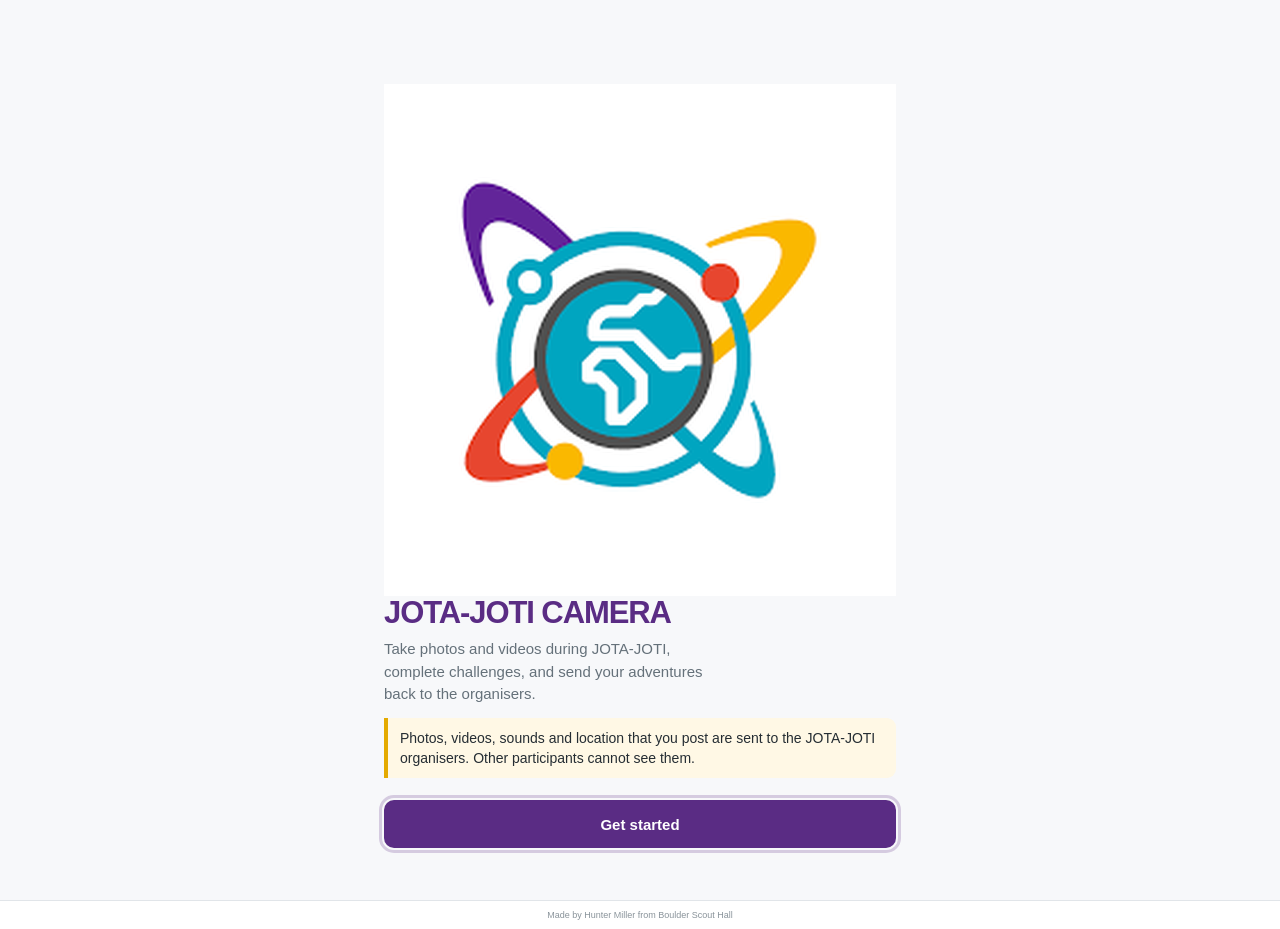
==== commit 21f62a2e: "Add files via upload" ====
--- a/index.html
+++ b/index.html
@@ -3,7 +3,7 @@
 <head>
 <meta charset="utf-8">
 <meta name="viewport" content="width=device-width, initial-scale=1, viewport-fit=cover">
-<title>JOTA-JOTI Camera · Kalgoorlie Scout Group</title>
+<title>JOTA-JOTI Camera</title>
 <meta name="description" content="Take photos and videos during JOTA-JOTI, complete challenges and send them to the organisers.">
 <meta name="theme-color" content="#ffffff">
 <link rel="manifest" href="manifest.webmanifest">
--- a/app.css
+++ b/app.css
@@ -153,7 +153,7 @@
 .readout { position: absolute; top: 14px; left: 50%; transform: translateX(-50%); font-variant-numeric: tabular-nums; font-size: 14px; font-weight: 700; background: rgba(0,0,0,.6); color: #fff; padding: 5px 12px; border-radius: 8px; display: none; align-items: center; gap: 8px; margin-top: 56px; }
 .readout.on { display: flex; }
 .readout .rd { width: 9px; height: 9px; border-radius: 50%; background: var(--rec); animation: pulse 1s infinite; }
-.cam-bottom { position: absolute; left: 0; right: 0; bottom: 0; padding: 0 calc(18px + var(--safe-r)) 8px calc(18px + var(--safe-l)); background: linear-gradient(transparent, rgba(0,0,0,.6)); color: #fff; }
+.cam-bottom { position: absolute; left: 0; right: 0; bottom: 0; padding: 0 calc(18px + var(--safe-r)) 8px calc(18px + var(--safe-l)); background: rgba(255,255,255,.97); color: var(--text); border-top: 1px solid rgba(39,49,58,.10); }
 .shutter-row { display: flex; align-items: center; justify-content: space-between; padding-top: 24px; }
 .side-btn { width: 68px; min-height: 56px; display: flex; flex-direction: column; align-items: center; justify-content: center; gap: 4px; font-size: 12px; font-weight: 600; color: #fff; }
 .side-btn span { max-width: 68px; overflow: hidden; text-overflow: ellipsis; white-space: nowrap; }
@@ -183,7 +183,7 @@
 /* ---------- review / submit ---------- */
 .stage { position: absolute; inset: 0; background: #000; display: flex; align-items: center; justify-content: center; }
 .stage img, .stage video { width: 100%; height: 100%; object-fit: contain; }
-.review-bar { position: absolute; left: 0; right: 0; bottom: 0; padding: 14px calc(14px + var(--safe-r)) calc(12px + var(--safe-b)) calc(14px + var(--safe-l)); background: linear-gradient(transparent, rgba(0,0,0,.88) 35%); display: flex; flex-direction: column; gap: 10px; color: #fff; }
+.review-bar { position: absolute; left: 0; right: 0; bottom: 0; padding: 14px calc(14px + var(--safe-r)) calc(12px + var(--safe-b)) calc(14px + var(--safe-l)); background: rgba(255,255,255,.97); display: flex; flex-direction: column; gap: 10px; color: #fff; }
 .review-bar .pill { background: rgba(255,255,255,.16); color: #fff; }
 .review-bar .pill.ok { background: rgba(76,208,138,.25); } .review-bar .pill.warn { background: rgba(255,179,0,.28); }
 .review-bar .btn.ghost { background: transparent; border-color: #fff; color: #fff; }
@@ -327,7 +327,7 @@
 
 /* Less decorative, more camera-like. */
 .cam-top { padding-top: 10px; }
-.cam-bottom { background: linear-gradient(transparent, rgba(0,0,0,.78) 58%); padding-bottom: 10px; }
+.cam-bottom { background: rgba(255,255,255,.97); color: var(--text); border-top: 1px solid rgba(39,49,58,.10); padding-bottom: 10px; }
 .chip, .tool, .zoom-bar, .zoom-presets { backdrop-filter: none; -webkit-backdrop-filter: none; }
 .chip, .tool { background: rgba(12, 10, 16, .82); }
 .chip:hover, .tool:hover { background: rgba(24, 19, 32, .90); }
@@ -402,7 +402,7 @@
 .memory-map-controls { position:absolute; top:calc(76px + var(--safe-t)); right:calc(14px + var(--safe-r)); z-index:4; display:flex; flex-direction:column; gap:7px; }
 .memory-control { width:40px; height:40px; border-radius:12px; font-size:22px; line-height:1; }
 .memory-stats { flex:none; min-width:0; }
-.memory-panel { position:absolute; left:0; right:0; bottom:0; z-index:4; padding:10px calc(12px + var(--safe-r)) calc(10px + var(--safe-b)) calc(12px + var(--safe-l)); background:linear-gradient(180deg, rgba(11,20,36,.02) 0%, rgba(6,11,18,.96) 30%, rgba(6,11,18,.985) 100%); padding-top:34px; }
+.memory-panel { position:absolute; left:0; right:0; bottom:0; z-index:4; padding:10px calc(12px + var(--safe-r)) calc(10px + var(--safe-b)) calc(12px + var(--safe-l)); background:rgba(255,255,255,.985); padding-top:34px; }
 .memory-panel-handle { width:38px; height:4px; border-radius:99px; background:rgba(255,255,255,.30); margin:0 auto 12px; }
 .memory-panel-head { display:flex; align-items:flex-end; justify-content:space-between; gap:12px; margin:0 auto 10px; max-width:900px; }
 .memory-panel-head h2 { margin:0 0 2px; color:#fff; font-size:18px; }
@@ -413,7 +413,7 @@
 .memory-card { scroll-snap-align:start; flex:0 0 112px; text-align:left; color:#fff; }
 .memory-card-art { position:relative; width:112px; height:136px; border-radius:14px; overflow:hidden; background:#1a2534; border:1px solid rgba(255,255,255,.12); box-shadow:0 6px 18px rgba(0,0,0,.22); }
 .memory-card-art img { width:100%; height:100%; object-fit:cover; display:block; }
-.memory-card-art > span:first-child { display:grid; place-items:center; width:100%; height:100%; color:rgba(255,255,255,.65); font-size:28px; background:linear-gradient(160deg,#202b3b,#161d29); }
+.memory-card-art > span:first-child { display:grid; place-items:center; width:100%; height:100%; color:rgba(255,255,255,.65); font-size:28px; background:#eef1f3; }
 .memory-card-kind { position:absolute; left:7px; bottom:7px; padding:4px 6px; border-radius:6px; background:rgba(0,0,0,.68); color:#fff; font-size:8px; letter-spacing:.09em; font-weight:800; }
 .memory-card-copy { padding:7px 2px 0; }
 .memory-card-copy b { display:block; overflow:hidden; text-overflow:ellipsis; white-space:nowrap; font-size:12px; }
@@ -540,3 +540,581 @@
 @media (min-width:760px){
   .memory-panel{background:rgba(255,255,255,.98)!important;border:1px solid var(--line)!important;box-shadow:0 10px 30px rgba(25,35,42,.12)!important}
 }
+
+
+/* ============================================================
+   JOTA-JOTI product finish: light-only, restrained, app-like.
+   ============================================================ */
+:root{
+  --bg:#f6f7f9;
+  --panel:#fff;
+  --panel-2:#faf9fb;
+  --line:#e1e4e8;
+  --text:#27313a;
+  --muted:#68747d;
+  --brand:#5b2c83;
+  --brand-hi:#47216c;
+  --brand-soft:#f2ebf7;
+  --amber:#e4a400;
+  --ok:#2e8b58;
+  --danger:#c3443b;
+}
+html,body{background:var(--bg)!important;color:var(--text)!important}
+body{font-size:15px}
+button,input,textarea,select{font-size:inherit}
+.page{padding-top:24px;padding-bottom:32px}
+.card{border-radius:12px;box-shadow:0 1px 2px rgba(31,42,50,.035);margin-bottom:10px}
+.btn{border-radius:11px;min-height:48px;box-shadow:none;transition:background .12s,transform .12s,border-color .12s}
+.btn.small{min-height:40px;border-radius:9px}
+.btn.ghost{border-width:1px}
+.btn:active{transform:translateY(1px)}
+.pill{border-radius:8px;padding:4px 8px;font-size:11px;letter-spacing:.01em}
+.notice{border-radius:0 9px 9px 0;box-shadow:none}
+
+/* App chrome */
+#topbar{height:calc(54px + var(--safe-t));padding-top:var(--safe-t);background:#fff!important;border-bottom:1px solid var(--line)!important;box-shadow:none!important}
+#topbar .logo{width:32px;height:32px;border-radius:8px}
+#topbar .title{font-size:15px;letter-spacing:-.01em}
+#nav{height:calc(62px + var(--safe-b));background:#fff!important;border-top:1px solid var(--line)!important;box-shadow:0 -1px 5px rgba(31,42,50,.045)!important}
+#nav button{font-size:10px;font-weight:650;gap:4px}
+#nav button svg{width:22px;height:22px}
+#nav button[aria-current=page]::before{height:2px;width:24px}
+.site-credit{display:block;text-align:center;font-size:9px;line-height:1.35;color:#89939a;padding:8px 14px calc(8px + var(--safe-b));background:#fff;border-top:1px solid var(--line);flex:none}
+
+/* Camera: retain the photographic view, keep the controls simple and light. */
+.cam-stage{background:#101214}
+.cam-top{padding-top:calc(10px + var(--safe-t));padding-left:calc(14px + var(--safe-l));padding-right:calc(14px + var(--safe-r))}
+.cam-top .chip,.cam-top .tool,.cam-bottom .side-btn{background:rgba(255,255,255,.94)!important;color:var(--text)!important;border:1px solid rgba(39,49,58,.12)!important;box-shadow:none!important;backdrop-filter:none!important}
+.cam-bottom{background:rgba(255,255,255,.97)!important;color:var(--text)!important;border-top:1px solid rgba(39,49,58,.10);padding-bottom:calc(10px + var(--safe-b));padding-top:8px}
+.cam-bottom .side-btn{width:52px;height:44px;border-radius:12px}
+.cam-bottom .shutter{box-shadow:0 2px 0 rgba(0,0,0,.10)!important}
+.modes{padding-bottom:2px}
+.modes button{font-size:10px;letter-spacing:.08em}
+.readout{top:calc(62px + var(--safe-t));background:#fff!important;color:var(--text)!important;border:1px solid rgba(39,49,58,.10);box-shadow:none!important}
+.zoom-presets{background:#fff!important;border:1px solid var(--line)!important;box-shadow:none!important}
+.zoom-preset{font-size:11px}
+.zoom-preset.active{background:var(--brand)!important}
+.vf{opacity:.18}
+
+/* Maps */
+#v-map,#v-posts{background:#eef2f0!important}
+.map-place,.map-banner,.map-external,.map-toolbar .tool,.memory-map-title,.memory-map-icon,.memory-control{box-shadow:0 2px 8px rgba(28,39,47,.08)!important}
+.map-place{border-radius:10px;padding:8px 11px}
+.map-banner{border-radius:9px}
+.map-toolbar{gap:6px}
+.map-toolbar .tool{width:42px;height:42px;border-radius:10px}
+.map-external{border-radius:10px;min-height:42px}
+.map-list-head{margin-bottom:10px}
+.map-location-card{padding:13px;border-radius:11px}
+.map-location-card:active{transform:none}
+
+/* My posts / Memories */
+.memory-map-shell{background:#edf1ef!important}
+.memory-map-top{top:calc(12px + var(--safe-t));left:calc(12px + var(--safe-l));right:calc(12px + var(--safe-r))}
+.memory-map-title{padding:9px 11px;border-radius:11px!important;box-shadow:0 2px 8px rgba(25,35,42,.08)!important}
+.memory-map-title h1{font-size:17px!important;letter-spacing:-.02em}
+.memory-map-title .eyebrow{font-size:8px;letter-spacing:.16em}
+.memory-map-actions{gap:6px}
+.memory-map-icon{width:42px;height:42px;border-radius:11px!important}
+.memory-map-controls{top:calc(66px + var(--safe-t));right:calc(12px + var(--safe-r));gap:6px}
+.memory-control{width:40px;height:40px;border-radius:10px!important;font-size:20px}
+.memory-panel{background:rgba(255,255,255,.985)!important;border-top:1px solid var(--line);box-shadow:0 -2px 10px rgba(25,35,42,.08)!important;padding-top:22px}
+.memory-panel-handle{background:#cbd1d5!important;width:34px;height:3px;margin-bottom:10px}
+.memory-panel-head{margin-bottom:9px}
+.memory-panel-head h2{font-size:17px!important;letter-spacing:-.015em;color:var(--text)!important}
+.memory-panel-head p,#memory-stats-text{font-size:11px!important;color:var(--muted)!important}
+.memory-rail{gap:9px;padding-bottom:2px}
+.memory-card{flex-basis:104px;color:var(--text)!important}
+.memory-card-art{width:104px;height:126px;border-radius:11px!important;background:#edf0f2!important;border-color:var(--line)!important;box-shadow:0 1px 4px rgba(25,35,42,.07)!important}
+.memory-card-copy{padding:6px 1px 0}
+.memory-card-copy b{font-size:11px}
+.memory-card-copy span{font-size:9px;color:var(--muted)!important}
+.memory-card-kind{bottom:6px;left:6px;border-radius:5px;padding:3px 5px;font-size:7px;background:#fff!important;color:var(--brand)!important;border:1px solid var(--line)}
+.memory-no-location{margin-top:7px}
+.memory-no-location-list{max-height:130px}
+.memory-list-row{padding:9px 1px;color:var(--text)!important;border-top:1px solid var(--line)!important}
+.memory-list-row small{color:var(--muted)!important;font-size:9px}
+.memory-list-icon{width:28px;height:28px;border-radius:8px}
+.memory-sheet-thumb{border-radius:8px}
+.memory-detail-media{background:#edf0f2!important;border-radius:12px}
+.memory-challenge{border-radius:10px}
+
+/* Bottom sheets */
+.scrim{background:rgba(24,31,37,.22)!important;backdrop-filter:none!important}
+.sheet{border-radius:18px 18px 0 0;box-shadow:0 -6px 22px rgba(25,35,42,.12)!important}
+.sheet .grab{width:34px;height:3px;background:#cbd1d5;margin-bottom:13px}
+
+/* Standalone app: give the shell more breathing room on notched devices. */
+body.standalone #topbar{height:calc(58px + var(--safe-t))}
+body.standalone #views{min-height:0}
+body.standalone #nav{height:calc(66px + var(--safe-b))}
+body.standalone .page{padding-top:28px;padding-bottom:36px}
+
+@media (min-width:760px){
+  .page{max-width:720px;padding-top:30px}
+  #topbar{padding-left:22px;padding-right:22px}
+  #nav button{font-size:11px}
+  .memory-panel{left:50%;right:50%;transform:translateX(-50%);width:min(940px,calc(100% - 28px));bottom:14px;border:1px solid var(--line)!important;border-radius:16px!important;padding-bottom:14px}
+}
+@media (max-width:560px){
+  .cam-bottom{padding-left:12px;padding-right:12px}
+  .cam-bottom .side-btn{width:48px;height:42px}
+  .memory-panel{padding-left:calc(12px + var(--safe-l));padding-right:calc(12px + var(--safe-r))}
+}
+
+@media (prefers-reduced-motion:reduce){
+  *,*::before,*::after{animation-duration:.01ms!important;animation-iteration-count:1!important;transition-duration:.01ms!important;scroll-behavior:auto!important}
+}
+
+body[data-view=posts] .site-credit,body[data-view=map] .site-credit,body[data-view=camera] .site-credit{display:none}
+
+/* ============================================================
+   JOTA-JOTI final polish
+   Light app chrome, camera-first layout, responsive/safe-area rules.
+   ============================================================ */
+:root{
+  color-scheme: light;
+  --brand:#5b2c83;
+  --brand-hi:#48216c;
+  --brand-soft:#f2ecf7;
+  --bg:#f5f6f8;
+  --panel:#ffffff;
+  --text:#26333b;
+  --muted:#6c7881;
+  --line:#dfe4e8;
+  --amber:#dda300;
+  --ok:#278857;
+  --danger:#c44a42;
+  --safe-t:env(safe-area-inset-top,0px);
+  --safe-b:env(safe-area-inset-bottom,0px);
+  --safe-l:env(safe-area-inset-left,0px);
+  --safe-r:env(safe-area-inset-right,0px);
+}
+html{background:var(--bg)!important;color:var(--text)!important;color-scheme:light}
+body{background:var(--bg)!important;color:var(--text)!important;overscroll-behavior:none}
+*{scrollbar-color:#cfd5da transparent;scrollbar-width:thin}
+button{touch-action:manipulation}
+button:disabled{cursor:not-allowed}
+
+/* The camera owns the whole viewport. The normal app bar is replaced by the
+   camera's own controls and the nav becomes a compact floating dock. */
+body[data-view="camera"] #topbar{display:none!important}
+body[data-view="camera"] #views{height:100dvh;min-height:100dvh}
+body[data-view="camera"] #nav{
+  position:absolute;left:50%;bottom:calc(10px + var(--safe-b));transform:translateX(-50%);
+  width:min(520px,calc(100vw - 24px));height:58px;padding:0;
+  border:1px solid rgba(38,51,59,.10)!important;border-radius:18px;
+  box-shadow:0 5px 20px rgba(31,42,50,.13)!important;overflow:hidden;
+  background:rgba(255,255,255,.97)!important;z-index:45;
+}
+body[data-view="camera"] #nav button{min-width:58px}
+body[data-view="camera"] #nav button[aria-current="page"]::before{top:auto;bottom:0;border-radius:3px 3px 0 0}
+body[data-view="camera"] #nav .badge{top:4px}
+body[data-view="camera"] .site-credit{display:none!important}
+
+/* Full-screen camera */
+#v-camera{background:#000!important}
+.cam-stage{position:absolute;inset:0;background:#000!important;color:#fff;isolation:isolate}
+.cam-stage video{background:#000;object-fit:cover;object-position:center;will-change:transform}
+.cam-stage video.mirror{transform:scaleX(-1)}
+.camera-topline{
+  width:100%;display:flex;align-items:center;justify-content:space-between;gap:12px;
+  padding:calc(8px + var(--safe-t)) calc(12px + var(--safe-r)) 0 calc(12px + var(--safe-l));
+}
+.camera-brand{display:flex;align-items:center;gap:9px;min-width:0;color:#172027;text-shadow:0 1px 1px rgba(255,255,255,.4)}
+.camera-brand img{width:34px;height:34px;border-radius:9px;background:#fff;object-fit:contain;box-shadow:0 2px 8px rgba(0,0,0,.12)}
+.camera-brand-copy{display:flex;flex-direction:column;min-width:0}
+.camera-brand-copy b{font-family:var(--display);font-size:14px;line-height:1.05;letter-spacing:.01em;color:#1f2b32}
+.camera-brand-copy span{font-size:10px;line-height:1.25;color:#526069;white-space:nowrap;overflow:hidden;text-overflow:ellipsis;max-width:44vw}
+.camera-top-actions{display:flex;align-items:center;gap:7px}
+.camera-top-actions .tool{width:40px;height:40px;border-radius:12px}
+.camera-challenge-row{padding:10px calc(12px + var(--safe-r)) 0 calc(12px + var(--safe-l))}
+.camera-challenge-row .row{gap:6px}
+.cam-top{inset:auto 0 auto 0;top:0;padding:0;display:block;pointer-events:none}
+.cam-top .tool,.cam-top .chip,.cam-top .chip.x{
+  pointer-events:auto;background:rgba(255,255,255,.94)!important;color:#25323a!important;
+  border:1px solid rgba(38,51,59,.11)!important;box-shadow:0 2px 8px rgba(19,28,34,.09)!important;
+  backdrop-filter:none!important;-webkit-backdrop-filter:none!important;
+}
+.cam-top .chip{height:39px;padding:0 11px;border-radius:12px;font-size:12px;font-weight:650}
+.cam-top .chip.x{width:35px;height:35px;padding:0;display:grid;place-items:center}
+.cam-top .chip svg,.cam-top .tool svg{width:19px;height:19px;stroke:currentColor;fill:none}
+.readout{top:calc(98px + var(--safe-t));right:calc(12px + var(--safe-r));left:auto;bottom:auto;background:#fff!important;color:#26333b!important;border:1px solid rgba(38,51,59,.10)!important;box-shadow:0 2px 8px rgba(19,28,34,.08)!important}
+.vf{opacity:.15;inset:0;pointer-events:none}
+.zoom-bar{position:absolute;top:calc(112px + var(--safe-t));right:calc(12px + var(--safe-r));z-index:12;width:min(160px,42vw);padding:8px 10px;background:rgba(255,255,255,.94);border:1px solid rgba(38,51,59,.10);border-radius:12px;box-shadow:0 2px 10px rgba(19,28,34,.10)}
+.zoom-bar input{width:100%;accent-color:var(--brand)}
+.zoom-presets{position:absolute;top:calc(158px + var(--safe-t));right:calc(12px + var(--safe-r));z-index:12;display:flex;gap:4px;padding:3px;background:rgba(255,255,255,.94)!important;border:1px solid rgba(38,51,59,.10)!important;border-radius:10px;box-shadow:0 2px 8px rgba(19,28,34,.08)!important}
+.zoom-preset{min-width:42px;height:31px;border-radius:7px;font-size:11px;font-weight:700;color:#526069}
+.zoom-preset.active{background:var(--brand)!important;color:#fff!important}
+.cam-bottom{
+  position:absolute;left:50%;transform:translateX(-50%);bottom:calc(76px + var(--safe-b));
+  width:min(620px,calc(100vw - 24px));padding:9px 10px 11px;
+  background:rgba(255,255,255,.96)!important;color:var(--text)!important;
+  border:1px solid rgba(38,51,59,.09)!important;border-radius:20px!important;
+  box-shadow:0 5px 20px rgba(19,28,34,.14)!important;
+}
+.camera-mode-row{display:flex;justify-content:center;margin-bottom:3px}
+.modes{gap:24px;padding:0 0 4px}
+.modes button{min-height:27px;padding:0 8px;font-size:10px;letter-spacing:.11em;color:#65727b;position:relative}
+.modes button[aria-pressed="true"]{color:var(--brand);font-weight:800}
+.modes button[aria-pressed="true"]::after{content:"";position:absolute;left:9px;right:9px;bottom:0;height:2px;border-radius:2px;background:var(--brand)}
+.shutter-row{display:grid;grid-template-columns:1fr auto 1fr;align-items:center;gap:12px}
+.shutter{width:78px;height:78px}
+.cam-bottom .side-btn{width:52px;height:46px;border-radius:12px;background:#fff!important;color:#26333b!important;border:1px solid var(--line)!important;box-shadow:none!important}
+.cam-bottom .side-btn.empty{opacity:.55}
+.cam-bottom .side-btn svg{width:20px;height:20px;stroke:currentColor;fill:none}
+.cam-bottom .side-btn span{font-size:10px;font-weight:650}
+.shutter.video .core{background:var(--rec)!important;border-radius:8px}
+.shutter.recording .core{border-radius:8px;background:var(--rec)!important}
+.cam-gate{background:rgba(248,249,250,.98)!important;color:var(--text)!important;padding:30px 22px}
+.cam-gate .btn{max-width:360px}
+
+/* Make normal screens read like a consistent finished application. */
+#v-review{background:var(--bg)!important;color:var(--text)!important}
+.page{width:100%;max-width:760px;padding:28px calc(18px + var(--safe-r)) 34px calc(18px + var(--safe-l))}
+.page h1{font-size:24px;letter-spacing:-.025em}
+.card{border-radius:13px;box-shadow:0 1px 2px rgba(24,34,41,.04)!important}
+.btn{min-height:48px;border-radius:10px;font-size:15px}
+.btn.ghost{background:#fff}
+.input{border-radius:10px;min-height:50px}
+
+/* Map / memories use the same visual language as the rest of the app. */
+#v-map,#v-posts{background:#eef2ef!important}
+.memory-map-shell{background:#eef2ef!important}
+.memory-map-title{border-radius:12px!important;box-shadow:0 2px 8px rgba(31,42,50,.08)!important}
+.memory-panel{border-radius:18px 18px 0 0!important}
+.memory-card-art{border-radius:10px!important}
+.memory-map-icon,.memory-control{border-radius:10px!important;box-shadow:0 2px 7px rgba(31,42,50,.08)!important}
+
+/* Admin / management */
+.site-credit{background:#fff;border-top:1px solid var(--line);color:#89939a;font-size:9px;padding:8px 14px calc(8px + var(--safe-b))}
+
+/* Very small phones */
+@media (max-width:380px){
+  .camera-brand img{width:30px;height:30px}.camera-brand-copy b{font-size:13px}.camera-brand-copy span{font-size:9px}
+  .camera-top-actions .tool{width:38px;height:38px}
+  .cam-bottom{width:calc(100vw - 12px);padding-left:7px;padding-right:7px;border-radius:17px!important}
+  .shutter{width:72px;height:72px}.cam-bottom .side-btn{width:48px}
+  body[data-view="camera"] #nav{width:calc(100vw - 12px);bottom:calc(6px + var(--safe-b))}
+}
+/* Larger screens: keep controls comfortably reachable without making the camera feel boxed in. */
+@media (min-width:760px){
+  .cam-bottom{bottom:calc(84px + var(--safe-b));width:min(640px,calc(100vw - 40px))}
+  body[data-view="camera"] #nav{bottom:calc(14px + var(--safe-b));width:640px}
+}
+/* Landscape phones/tablets */
+@media (max-height:560px) and (orientation:landscape){
+  .cam-bottom{bottom:calc(66px + var(--safe-b));padding:6px 10px 7px;border-radius:14px!important;width:min(640px,calc(100vw - 20px))}
+  .shutter{width:58px;height:58px}.cam-bottom .side-btn{height:38px}.camera-mode-row{margin-bottom:0}.modes button{min-height:22px}
+  .camera-challenge-row{padding-top:5px}.readout{top:calc(70px + var(--safe-t))}
+  body[data-view="camera"] #nav{height:50px}
+}
+@media (prefers-reduced-motion:reduce){
+  html{scroll-behavior:auto!important}
+  .shutter,.btn,.memory-card{transition:none!important}
+}
+
+/* Older iOS versions do not always keep 100vh in sync with the browser chrome. */
+#app,#views{min-height:var(--app-height,100dvh)}
+@supports(height:100dvh){#app{height:100dvh}}
+
+/* During an active recording the camera gets the entire lower edge to itself. */
+body.camera-recording #nav{display:none!important}
+body.camera-recording .cam-bottom{bottom:calc(12px + var(--safe-b))}
+body.camera-recording .camera-mode-row{opacity:.35}
+body.camera-recording .camera-mode-row button{pointer-events:none}
+
+
+/* ---------- final product polish ---------- */
+html,body{background:#f6f7f8!important;color:#202a31!important}
+button,input,select,textarea{font:inherit}
+button:focus-visible,a:focus-visible,input:focus-visible,select:focus-visible,textarea:focus-visible{outline:3px solid rgba(90,44,132,.22);outline-offset:2px}
+
+/* Native-looking camera controls: full-frame preview, deliberate light control deck, no floating card effect. */
+#v-camera{background:#000!important}
+.cam-stage{background:#000!important}
+.cam-top{padding-top:calc(10px + var(--safe-t));padding-bottom:0}
+.camera-topline{align-items:center}
+.camera-brand{padding:5px 9px 5px 5px;border-radius:12px;background:rgba(255,255,255,.96);border:1px solid rgba(32,42,49,.10);box-shadow:0 2px 8px rgba(32,42,49,.10);text-shadow:none}
+.camera-brand img{width:30px;height:30px;border-radius:8px;box-shadow:none}
+.camera-brand-copy b{font-size:13px}
+.camera-brand-copy span{font-size:9px}
+.camera-top-actions .tool{background:rgba(255,255,255,.96)!important;color:#27333a!important;border:1px solid rgba(32,42,49,.10)!important;box-shadow:0 2px 8px rgba(32,42,49,.10)!important;backdrop-filter:none!important;-webkit-backdrop-filter:none!important}
+.camera-top-actions .tool svg{stroke:#27333a!important}
+.camera-challenge-row .chip{background:rgba(255,255,255,.96)!important;color:#27333a!important;border-color:rgba(32,42,49,.10)!important;box-shadow:0 2px 8px rgba(32,42,49,.08)!important;backdrop-filter:none!important;-webkit-backdrop-filter:none!important}
+.camera-challenge-row .chip svg{stroke:#5a2c84!important}
+.cam-bottom{left:0;right:0;transform:none;width:auto;bottom:0;padding:7px calc(12px + var(--safe-r)) calc(9px + var(--safe-b)) calc(12px + var(--safe-l));border-radius:0!important;border-left:0!important;border-right:0!important;border-bottom:0!important;background:rgba(255,255,255,.985)!important;box-shadow:0 -1px 0 rgba(32,42,49,.09)!important}
+.cam-bottom .shutter-row{padding-top:3px;max-width:520px;margin:0 auto}
+.cam-bottom .side-btn{height:48px;min-height:48px;width:62px}
+.cam-bottom .side-btn svg{stroke:#27333a!important}
+.cam-bottom .side-btn span{color:#526069!important}
+.cam-bottom .shutter{width:74px;height:74px}
+.cam-bottom .shutter::before{border-color:#5a2c84}
+.cam-bottom .shutter::after{background:#f4b400}
+.cam-bottom .shutter .core{width:58px;height:58px;background:#fff!important;box-shadow:inset 0 0 0 3px #d7dce0!important}
+.cam-bottom .shutter.video .core{background:#e84b45!important;box-shadow:inset 0 0 0 3px #b93d38!important}
+.cam-bottom .modes{padding:0;gap:22px}
+.cam-bottom .modes button{min-width:70px;min-height:24px;color:#71808a!important}
+.cam-bottom .modes button[aria-pressed="true"]{color:#5a2c84!important}
+.zoom-presets{top:calc(150px + var(--safe-t));right:calc(12px + var(--safe-r));box-shadow:0 2px 8px rgba(32,42,49,.10)!important}
+.zoom-bar{background:rgba(255,255,255,.98)!important;color:#202a31!important;box-shadow:0 2px 12px rgba(32,42,49,.12)!important}
+
+/* Pages and sheets breathe consistently on small and large screens. */
+.page{min-height:100%;padding-top:calc(24px + var(--safe-t))}
+.page > h1:first-child{margin-top:2px}
+.card{box-shadow:0 1px 2px rgba(25,35,43,.05)!important}
+.sheet{max-width:560px;width:calc(100vw - 24px)}
+
+/* Map canvas should behave like a native touch surface. */
+.memory-map-canvas,.map-canvas,#map-canvas{touch-action:none!important}
+
+/* Admin: flatter, calmer management UI. */
+.admin-toolbar{box-shadow:none!important}
+.admin-topnav{background:#fff!important}
+.admin-actions{gap:8px;flex-wrap:wrap}
+.admin-actions .btn{min-height:44px}
+
+/* Empty states are useful, not decorative. */
+.empty-state,.memory-empty{text-align:center;max-width:440px;margin:40px auto;padding:12px 8px;color:#64717a}
+.empty-state b,.memory-empty b{display:block;color:#27333a;margin-bottom:6px}
+
+@media (min-width:800px){
+  .cam-bottom .shutter{width:80px;height:80px}
+  .cam-bottom .shutter .core{width:62px;height:62px}
+}
+@media (max-width:420px){
+  .camera-brand{padding-right:7px}
+  .camera-brand-copy span{max-width:38vw}
+  .camera-top-actions{gap:5px}
+  .camera-top-actions .tool{width:38px;height:38px}
+  .cam-bottom .side-btn{width:56px}
+  .cam-bottom .shutter{width:70px;height:70px}
+  .cam-bottom .shutter .core{width:55px;height:55px}
+}
+@media (max-height:620px) and (orientation:portrait){
+  .cam-bottom{padding-top:4px}
+  .cam-bottom .shutter{width:64px;height:64px}
+  .cam-bottom .shutter .core{width:50px;height:50px}
+  .cam-bottom .side-btn{height:42px;min-height:42px}
+}
+@media (orientation:landscape){
+  .cam-bottom .shutter-row{max-width:620px}
+  .camera-topline{max-width:760px;margin:0 auto;width:100%}
+}
+
+/* Final camera ergonomics: the live preview is the product. Keep global navigation
+   out of the way while the camera is open, just like a dedicated camera screen. */
+body[data-view="camera"] #nav{display:none!important}
+body[data-view="camera"] #views{height:100svh;min-height:100svh}
+@supports(height:100dvh){body[data-view="camera"] #views{height:100dvh;min-height:100dvh}}
+body[data-view="camera"] .cam-top{padding-top:0!important}
+body[data-view="camera"] .camera-topline{padding-top:calc(10px + var(--safe-t))!important}
+body[data-view="camera"] .cam-bottom{bottom:0!important}
+body[data-view="camera"] .cam-bottom .shutter-row{padding-bottom:2px}
+body[data-view="camera"] .camera-mode-row{margin-bottom:2px}
+body[data-view="camera"] .cam-bottom .modes button{font-size:10px;min-height:26px}
+body[data-view="camera"] .camera-topline{padding-left:calc(10px + var(--safe-l))!important;padding-right:calc(10px + var(--safe-r))!important}
+body[data-view="camera"] .camera-challenge-row{padding-left:calc(10px + var(--safe-l));padding-right:calc(10px + var(--safe-r))}
+body[data-view="camera"] .camera-top-actions .tool{width:42px;height:42px;border-radius:13px}
+body[data-view="camera"] .camera-brand{min-height:40px}
+body[data-view="camera"] .cam-bottom{padding-left:calc(10px + var(--safe-l));padding-right:calc(10px + var(--safe-r));padding-bottom:calc(10px + var(--safe-b))}
+body[data-view="camera"] .shutter{flex:none;touch-action:manipulation}
+body[data-view="camera"] .cam-gate{padding-bottom:calc(28px + var(--safe-b))}
+
+/* Keep the map legible and calm: controls are visually distinct without a stack of floating cards. */
+.map-toolbar .tool,.map-external,.map-banner,.map-empty{backdrop-filter:none!important;-webkit-backdrop-filter:none!important}
+.memory-map-title,.memory-map-icon,.memory-control{backdrop-filter:none!important;-webkit-backdrop-filter:none!important}
+
+/* Native capture fallback input is intentionally invisible. */
+input[type=file][hidden]{display:none!important}
+
+/* Respect cramped tablets and split-screen modes. */
+@media (min-width:700px) and (max-height:700px){
+  .page{padding-top:20px;padding-bottom:24px}
+}
+@media (orientation:landscape) and (max-height:500px){
+  body[data-view="camera"] .camera-topline{padding-top:calc(6px + var(--safe-t))!important}
+  body[data-view="camera"] .camera-challenge-row{padding-top:4px}
+  body[data-view="camera"] .cam-bottom{padding-top:3px;padding-bottom:calc(4px + var(--safe-b))}
+  body[data-view="camera"] .cam-bottom .shutter{width:60px;height:60px}
+  body[data-view="camera"] .cam-bottom .shutter .core{width:48px;height:48px}
+  body[data-view="camera"] .cam-bottom .side-btn{height:38px;min-height:38px;width:52px}
+}
+.map-range-warning{color:#8b5b00!important;margin:7px 0 4px}
+.map-range-ok{color:#2c7a52!important;margin:7px 0 4px}
+
+/* ================================================================
+   FINAL PRODUCTION UI PASS
+   Light application chrome, restrained JOTA-JOTI identity, deliberate spacing.
+   The live viewfinder remains black because it is a camera surface.
+   ================================================================ */
+:root{
+  --bg:#f7f8fa;
+  --panel:#ffffff;
+  --panel-2:#faf7fc;
+  --line:#e1e5e9;
+  --line-strong:#cfd5db;
+  --text:#252d33;
+  --muted:#65717a;
+  --brand:#5a2c84;
+  --brand-hi:#482267;
+  --brand-soft:#f2edf7;
+  --amber:#e4aa00;
+  --ok:#277952;
+  --danger:#c34a43;
+  --nav-h:62px;
+  color-scheme:light;
+}
+html,body{background:var(--bg)!important;color:var(--text)!important}
+body{font-size:15px;letter-spacing:0}
+button{transition:background-color .14s ease,border-color .14s ease,color .14s ease,transform .08s ease,opacity .14s ease}
+button:active{transform:translateY(1px)}
+.btn{border-radius:10px;min-height:48px;font-size:15px;letter-spacing:0;font-family:var(--body)}
+.btn.ghost{border-color:#c8bdd2}
+.btn.small{min-height:40px;border-radius:9px;font-size:14px}
+.card{border-radius:12px;box-shadow:0 1px 2px rgba(34,43,50,.035)!important}
+.page{max-width:760px;padding-top:30px;padding-bottom:34px}
+.page h1{font-size:26px;letter-spacing:-.025em}
+.page h2{font-size:16px;letter-spacing:-.01em;margin-top:26px}
+.input{border-radius:9px;border-color:#d6dce1;box-shadow:none}
+.input:focus{box-shadow:0 0 0 3px rgba(90,44,132,.12)}
+
+/* App chrome */
+#topbar{height:calc(58px + var(--safe-t));background:#fff;border-bottom:1px solid var(--line);box-shadow:0 1px 8px rgba(30,38,44,.035)}
+#topbar .title{font-size:15px;letter-spacing:.01em}
+#topbar .logo{width:32px;height:32px;border-radius:8px}
+#nav{height:calc(var(--nav-h) + var(--safe-b));background:#fff;border-top:1px solid var(--line);box-shadow:0 -1px 8px rgba(30,38,44,.04)}
+#nav button{font-size:10px;gap:4px;letter-spacing:.01em}
+#nav button svg{width:21px;height:21px}
+#nav button[aria-current="page"]::before{width:24px;height:2px}
+
+/* Onboarding: one clear action, no generic card pile. */
+.onboard{max-width:500px;justify-content:center;padding:clamp(30px,7vh,70px) calc(24px + var(--safe-r)) calc(28px + var(--safe-b)) calc(24px + var(--safe-l))}
+.onboard .logos{margin-bottom:28px}
+.onboard .logos img{height:58px;max-width:132px;box-shadow:none;border:1px solid var(--line)}
+.onboard h1{font-size:31px;line-height:1.08;letter-spacing:-.035em;margin-bottom:9px}
+.onboard p{color:var(--muted);max-width:42ch}
+.onboard .field{margin-top:18px}
+.onboard .btn.block{margin-top:8px}
+.steps li{padding:11px 0;border-bottom:1px solid var(--line)}
+.steps li::before{width:27px;height:27px;font-size:13px;background:var(--brand)}
+
+/* Full camera surface */
+body[data-view="camera"] #topbar,body[data-view="camera"] #nav{display:none!important}
+body[data-view="camera"] #views{height:100dvh!important;min-height:100dvh!important}
+#v-camera{background:#000!important}
+.cam-stage{inset:0;min-height:100%;background:#000!important}
+.cam-stage video{object-fit:cover;object-position:center center;will-change:transform}
+.vf{inset:12px;opacity:.12}
+.cam-top{z-index:12}
+.camera-topline{padding-top:calc(12px + var(--safe-t))!important}
+.camera-brand{min-height:42px;padding:5px 10px 5px 5px;border-radius:12px;background:rgba(255,255,255,.97);border:1px solid rgba(30,39,46,.10);box-shadow:0 2px 10px rgba(16,21,25,.13)}
+.camera-brand img{width:31px;height:31px;border-radius:8px}
+.camera-brand-copy b{font-size:13px;line-height:1.05;color:#273238}
+.camera-brand-copy span{font-size:9px;color:#66727a}
+.camera-top-actions{gap:7px}
+.camera-top-actions .tool{width:42px;height:42px;border-radius:12px;background:rgba(255,255,255,.97)!important;border:1px solid rgba(30,39,46,.10)!important;color:#273238!important;box-shadow:0 2px 10px rgba(16,21,25,.10)!important}
+.camera-top-actions .tool svg{stroke:#273238!important}
+.camera-challenge-row{padding-top:8px}
+.camera-challenge-row .chip{min-height:38px;border-radius:10px;background:rgba(255,255,255,.97)!important;color:#2c353b!important;border:1px solid rgba(30,39,46,.10)!important;box-shadow:0 2px 9px rgba(16,21,25,.09)!important}
+.camera-challenge-row .chip svg{stroke:var(--brand)!important}
+.camera-challenge-row .chip.x{width:34px}
+.readout{z-index:13;top:calc(74px + var(--safe-t));margin-top:0;background:#fff!important;color:#283138!important;border:1px solid rgba(30,39,46,.10)!important;box-shadow:0 2px 8px rgba(16,21,25,.12)!important}
+.zoom-bar{z-index:14;right:calc(10px + var(--safe-r));top:calc(62px + var(--safe-t));bottom:auto;left:auto;transform:none;width:min(170px,45vw);border-radius:10px;background:#fff!important;border:1px solid var(--line)!important;box-shadow:0 2px 10px rgba(16,21,25,.12)!important;padding:9px 10px}
+.zoom-presets{z-index:15;top:calc(108px + var(--safe-t));right:calc(10px + var(--safe-r));border-radius:9px;background:#fff!important;border:1px solid var(--line)!important;box-shadow:0 2px 8px rgba(16,21,25,.10)!important}
+.zoom-preset{min-width:40px;height:30px;color:#59656d;border-radius:7px}
+.zoom-preset.active{background:var(--brand)!important;color:#fff!important}
+.cam-bottom{z-index:12;left:0;right:0;bottom:0!important;width:auto;transform:none;padding:8px calc(14px + var(--safe-r)) calc(12px + var(--safe-b)) calc(14px + var(--safe-l));background:#fff!important;border-top:1px solid rgba(30,39,46,.10)!important;box-shadow:0 -2px 10px rgba(16,21,25,.08)!important}
+.camera-mode-row{margin:0 0 1px}
+.cam-bottom .modes{gap:26px;padding:0}
+.cam-bottom .modes button{min-height:28px;min-width:72px;font-size:10px;letter-spacing:.13em;color:#748089!important}
+.cam-bottom .modes button[aria-pressed="true"]{color:var(--brand)!important}
+.cam-bottom .modes button[aria-pressed="true"]::after{height:2px}
+.cam-bottom .shutter-row{padding-top:4px;max-width:580px;margin:0 auto}
+.cam-bottom .side-btn{width:64px;height:50px;min-height:50px;color:#3d474e!important;border:0!important;background:transparent!important}
+.cam-bottom .side-btn svg{width:22px;height:22px;stroke:#3d474e!important}
+.cam-bottom .side-btn span{font-size:9px;color:#627078!important}
+.cam-bottom .shutter{width:84px;height:84px}
+.cam-bottom .shutter::before{border:3px solid var(--brand)}
+.cam-bottom .shutter::after{background:var(--amber)}
+.cam-bottom .shutter .core{width:66px;height:66px;background:#fff!important;box-shadow:inset 0 0 0 3px #d9dde1!important}
+.cam-bottom .shutter.video .core{background:#e65049!important;box-shadow:inset 0 0 0 3px #bd3b35!important}
+.cam-bottom .shutter svg.ring{width:90px;height:90px;inset:-3px}
+.camera-recording .cam-bottom{padding-bottom:calc(14px + var(--safe-b))}
+.cam-gate{z-index:20;background:#f6f7f8!important;color:var(--text)!important}
+
+/* Review / submit */
+#v-review{background:#101113!important}
+.review-bar{background:#fff!important;color:var(--text)!important;border-top:1px solid var(--line)!important;box-shadow:0 -2px 12px rgba(0,0,0,.18)}
+.review-bar .pill{background:var(--brand-soft);color:var(--brand)}
+.review-bar .btn.ghost{background:#fff;color:var(--brand);border-color:#c9bfd2}
+
+/* Map */
+.map-banner,.map-external,.map-toolbar .tool,.map-place{border:1px solid var(--line)!important;box-shadow:0 2px 9px rgba(26,34,40,.10)!important;background:#fff!important}
+.map-place{border-radius:10px;padding:8px 10px}
+.map-banner{border-radius:10px}
+.map-external{border-radius:10px;min-height:42px}
+.map-toolbar{gap:6px}
+.map-toolbar .tool{width:42px;height:42px;border-radius:10px}
+.map-empty{border:1px solid var(--line);box-shadow:0 3px 12px rgba(26,34,40,.10);border-radius:12px}
+.map-list-head{margin-bottom:11px}
+.map-location-card{border-radius:11px;padding:13px}
+
+/* My posts memory map */
+.memory-map-shell{background:#edf0ec!important}
+.memory-map-top{top:calc(12px + var(--safe-t));left:calc(12px + var(--safe-l));right:calc(12px + var(--safe-r))}
+.memory-map-title{padding:9px 12px;background:rgba(255,255,255,.97)!important;border:1px solid var(--line)!important;border-radius:11px!important;box-shadow:0 2px 9px rgba(26,34,40,.10)!important}
+.memory-map-title h1{font-size:18px!important;color:var(--text)!important}
+.memory-map-title .eyebrow{color:var(--brand)!important}
+.memory-map-icon,.memory-control{background:#fff!important;color:var(--text)!important;border:1px solid var(--line)!important;box-shadow:0 2px 8px rgba(26,34,40,.10)!important;border-radius:10px!important}
+.memory-map-icon{width:42px;height:42px}
+.memory-control{width:40px;height:40px}
+.memory-map-controls{top:calc(70px + var(--safe-t));right:calc(12px + var(--safe-r));gap:6px}
+.memory-panel{background:#fff!important;border-top:1px solid var(--line)!important;box-shadow:0 -2px 12px rgba(26,34,40,.09)!important;padding-top:22px}
+.memory-panel-handle{background:#cbd1d5!important;width:34px;height:3px;margin-bottom:10px}
+.memory-panel-head h2{color:var(--text)!important;font-size:18px!important}
+.memory-panel-head p,#memory-stats-text{color:var(--muted)!important;font-size:11px!important}
+.memory-rail{gap:9px}
+.memory-card{color:var(--text)!important;flex-basis:108px}
+.memory-card-art{width:108px;height:132px;border-radius:10px!important;background:#eef1f3!important;border:1px solid var(--line)!important;box-shadow:0 1px 4px rgba(26,34,40,.07)!important}
+.memory-card-kind{background:#fff!important;color:var(--brand)!important;border:1px solid var(--line);border-radius:5px}
+.memory-card-copy{padding-top:6px}
+.memory-card-copy b{font-size:11px}
+.memory-card-copy span{color:var(--muted)!important;font-size:9px}
+.memory-empty{color:var(--text)!important}
+.memory-no-location{color:var(--text)!important}
+.memory-list-row{color:var(--text)!important;border-top-color:var(--line)!important}
+
+/* Sheets: make them read like platform panels rather than generic dialogs. */
+.scrim{background:rgba(24,22,28,.26)!important}
+.sheet{width:min(560px,calc(100vw - 20px));border-radius:16px 16px 0 0;box-shadow:0 -8px 30px rgba(25,32,38,.14)!important}
+.sheet .sheet-head{border-bottom:1px solid var(--line)}
+
+/* Accessibility and compact screens */
+@media (max-width:420px){
+  .onboard{padding-left:20px;padding-right:20px}
+  .onboard h1{font-size:28px}
+  .camera-brand-copy span{max-width:38vw}
+  .camera-top-actions{gap:5px}
+  .camera-top-actions .tool{width:39px;height:39px}
+  .cam-bottom{padding-left:10px;padding-right:10px}
+  .cam-bottom .shutter{width:78px;height:78px}
+  .cam-bottom .shutter .core{width:62px;height:62px}
+  .cam-bottom .side-btn{width:58px}
+}
+@media (max-height:640px) and (orientation:portrait){
+  .cam-bottom .shutter{width:72px;height:72px}.cam-bottom .shutter .core{width:57px;height:57px}
+}
+@media (orientation:landscape) and (max-height:560px){
+  .cam-bottom{padding-top:4px;padding-bottom:calc(5px + var(--safe-b))}
+  .cam-bottom .shutter{width:60px;height:60px}.cam-bottom .shutter .core{width:48px;height:48px}
+  .cam-bottom .side-btn{height:38px;min-height:38px}
+  .camera-topline{padding-top:calc(6px + var(--safe-t))!important}
+}
+@media (min-width:768px){
+  .cam-bottom .shutter{width:88px;height:88px}.cam-bottom .shutter .core{width:70px;height:70px}
+  .onboard{padding-top:60px}
+}
+@media (min-width:1024px){
+  .onboard{max-width:560px}
+}
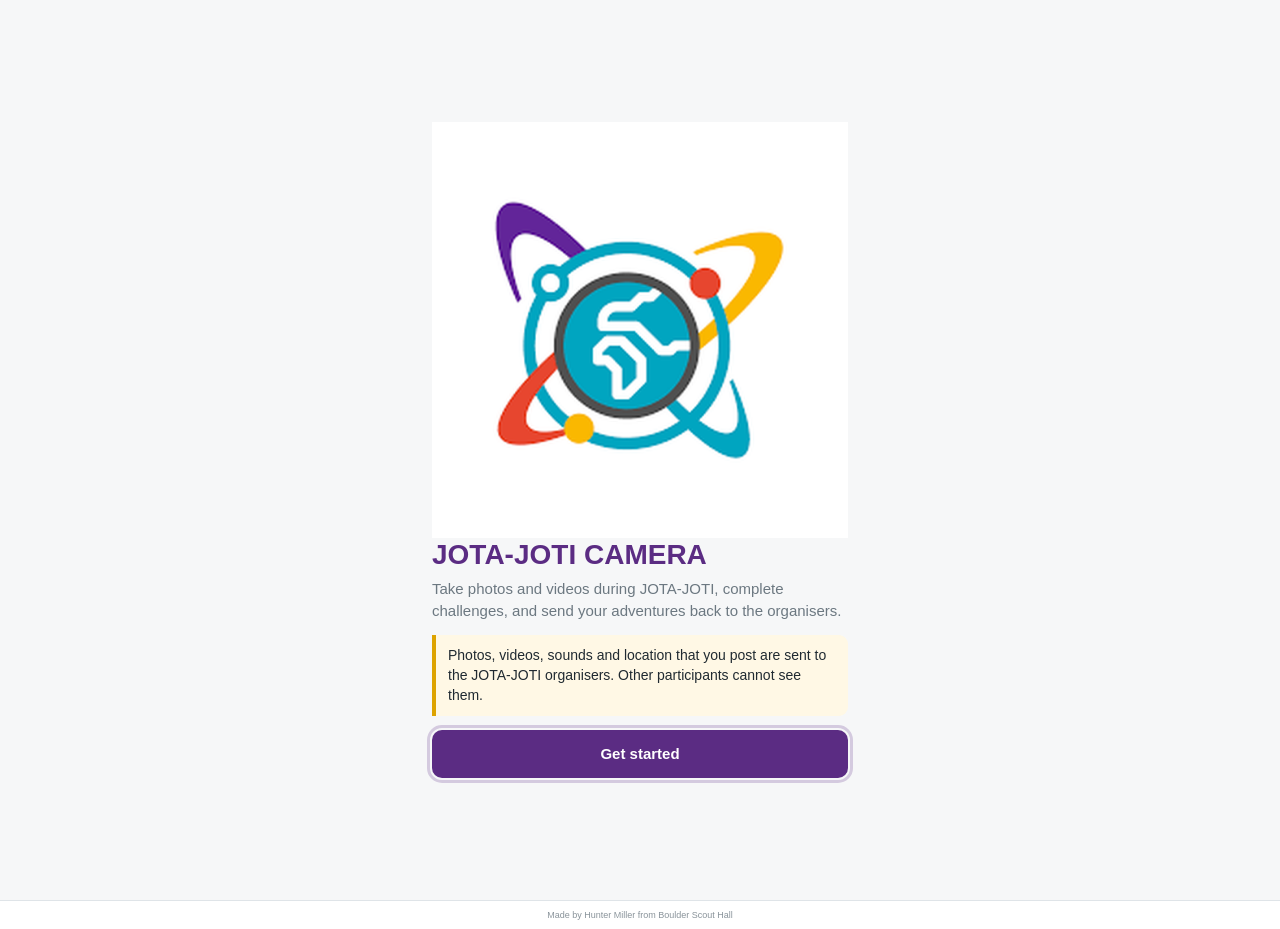
==== commit 2e65b5d9: "Add files via upload" ====
--- a/index.html
+++ b/index.html
@@ -3,9 +3,10 @@
 <head>
 <meta charset="utf-8">
 <meta name="viewport" content="width=device-width, initial-scale=1, viewport-fit=cover">
-<title>JOTA-JOTI Camera</title>
+<title>JOTA-JOTI Camera · Kalgoorlie Scout Group</title>
 <meta name="description" content="Take photos and videos during JOTA-JOTI, complete challenges and send them to the organisers.">
 <meta name="theme-color" content="#ffffff">
+<meta name="color-scheme" content="light">
 <link rel="manifest" href="manifest.webmanifest">
 <link rel="icon" type="image/png" href="icon-192.png">
 <link rel="apple-touch-icon" href="apple-touch-icon.png">
--- a/app.css
+++ b/app.css
@@ -58,8 +58,7 @@
 .status { font-size: 12px; font-weight: 600; color: var(--muted); display: flex; align-items: center; gap: 6px; min-height: 44px; }
 .status .dot { width: 8px; height: 8px; border-radius: 50%; background: #4caf50; }
 .status.offline .dot { background: var(--amber); }
-.status.busy .dot { background: var(--brand); animation: pulse 1.2s infinite; }
-@keyframes pulse { 50% { opacity: .3; } }
+.status.busy .dot { background: var(--brand); }
 
 /* ---------- views ---------- */
 #views { flex: 1; min-height: 0; position: relative; }
@@ -84,7 +83,6 @@
 #nav button svg { width: 23px; height: 23px; stroke: currentColor; fill: none; stroke-width: 1.7; stroke-linecap: round; stroke-linejoin: round; }
 #nav button[aria-current="page"] { color: var(--brand); }
 #nav button[aria-current="page"]::before { content: ""; position: absolute; top: 0; width: 28px; height: 3px; border-radius: 0 0 3px 3px; background: var(--brand); }
-#nav .letterA { font-family: var(--display); font-weight: 700; font-size: 21px; line-height: 23px; height: 23px; }
 #nav .badge { position: absolute; top: 6px; right: calc(50% - 22px); min-width: 17px; height: 17px; border-radius: 9px; padding: 0 4px;
   background: var(--brand); color: #fff; font-size: 10px; font-weight: 700; display: grid; place-items: center; }
 
@@ -152,7 +150,7 @@
 .tool[aria-pressed="true"] { background: var(--amber); } .tool[aria-pressed="true"] svg { stroke: #000; }
 .readout { position: absolute; top: 14px; left: 50%; transform: translateX(-50%); font-variant-numeric: tabular-nums; font-size: 14px; font-weight: 700; background: rgba(0,0,0,.6); color: #fff; padding: 5px 12px; border-radius: 8px; display: none; align-items: center; gap: 8px; margin-top: 56px; }
 .readout.on { display: flex; }
-.readout .rd { width: 9px; height: 9px; border-radius: 50%; background: var(--rec); animation: pulse 1s infinite; }
+.readout .rd { width: 9px; height: 9px; border-radius: 50%; background: var(--rec); }
 .cam-bottom { position: absolute; left: 0; right: 0; bottom: 0; padding: 0 calc(18px + var(--safe-r)) 8px calc(18px + var(--safe-l)); background: rgba(255,255,255,.97); color: var(--text); border-top: 1px solid rgba(39,49,58,.10); }
 .shutter-row { display: flex; align-items: center; justify-content: space-between; padding-top: 24px; }
 .side-btn { width: 68px; min-height: 56px; display: flex; flex-direction: column; align-items: center; justify-content: center; gap: 4px; font-size: 12px; font-weight: 600; color: #fff; }
@@ -904,7 +902,7 @@
 
 /* Final camera ergonomics: the live preview is the product. Keep global navigation
    out of the way while the camera is open, just like a dedicated camera screen. */
-body[data-view="camera"] #nav{display:none!important}
+body[data-view="camera"] #nav{display:flex!important}
 body[data-view="camera"] #views{height:100svh;min-height:100svh}
 @supports(height:100dvh){body[data-view="camera"] #views{height:100dvh;min-height:100dvh}}
 body[data-view="camera"] .cam-top{padding-top:0!important}
@@ -943,178 +941,398 @@
 .map-range-warning{color:#8b5b00!important;margin:7px 0 4px}
 .map-range-ok{color:#2c7a52!important;margin:7px 0 4px}
 
+
 /* ================================================================
-   FINAL PRODUCTION UI PASS
-   Light application chrome, restrained JOTA-JOTI identity, deliberate spacing.
-   The live viewfinder remains black because it is a camera surface.
+   FINAL CAMERA APP REDESIGN
+   Clean light UI, large preview, bottom navigation always visible.
    ================================================================ */
 :root{
-  --bg:#f7f8fa;
-  --panel:#ffffff;
-  --panel-2:#faf7fc;
-  --line:#e1e5e9;
-  --line-strong:#cfd5db;
-  --text:#252d33;
-  --muted:#65717a;
-  --brand:#5a2c84;
-  --brand-hi:#482267;
-  --brand-soft:#f2edf7;
-  --amber:#e4aa00;
-  --ok:#277952;
-  --danger:#c34a43;
-  --nav-h:62px;
-  color-scheme:light;
-}
-html,body{background:var(--bg)!important;color:var(--text)!important}
-body{font-size:15px;letter-spacing:0}
-button{transition:background-color .14s ease,border-color .14s ease,color .14s ease,transform .08s ease,opacity .14s ease}
-button:active{transform:translateY(1px)}
-.btn{border-radius:10px;min-height:48px;font-size:15px;letter-spacing:0;font-family:var(--body)}
-.btn.ghost{border-color:#c8bdd2}
-.btn.small{min-height:40px;border-radius:9px;font-size:14px}
-.card{border-radius:12px;box-shadow:0 1px 2px rgba(34,43,50,.035)!important}
-.page{max-width:760px;padding-top:30px;padding-bottom:34px}
-.page h1{font-size:26px;letter-spacing:-.025em}
-.page h2{font-size:16px;letter-spacing:-.01em;margin-top:26px}
-.input{border-radius:9px;border-color:#d6dce1;box-shadow:none}
-.input:focus{box-shadow:0 0 0 3px rgba(90,44,132,.12)}
-
-/* App chrome */
-#topbar{height:calc(58px + var(--safe-t));background:#fff;border-bottom:1px solid var(--line);box-shadow:0 1px 8px rgba(30,38,44,.035)}
-#topbar .title{font-size:15px;letter-spacing:.01em}
-#topbar .logo{width:32px;height:32px;border-radius:8px}
-#nav{height:calc(var(--nav-h) + var(--safe-b));background:#fff;border-top:1px solid var(--line);box-shadow:0 -1px 8px rgba(30,38,44,.04)}
-#nav button{font-size:10px;gap:4px;letter-spacing:.01em}
-#nav button svg{width:21px;height:21px}
-#nav button[aria-current="page"]::before{width:24px;height:2px}
-
-/* Onboarding: one clear action, no generic card pile. */
-.onboard{max-width:500px;justify-content:center;padding:clamp(30px,7vh,70px) calc(24px + var(--safe-r)) calc(28px + var(--safe-b)) calc(24px + var(--safe-l))}
-.onboard .logos{margin-bottom:28px}
-.onboard .logos img{height:58px;max-width:132px;box-shadow:none;border:1px solid var(--line)}
-.onboard h1{font-size:31px;line-height:1.08;letter-spacing:-.035em;margin-bottom:9px}
-.onboard p{color:var(--muted);max-width:42ch}
-.onboard .field{margin-top:18px}
-.onboard .btn.block{margin-top:8px}
-.steps li{padding:11px 0;border-bottom:1px solid var(--line)}
-.steps li::before{width:27px;height:27px;font-size:13px;background:var(--brand)}
-
-/* Full camera surface */
-body[data-view="camera"] #topbar,body[data-view="camera"] #nav{display:none!important}
+  --camera-nav-h:68px;
+  --camera-control-h:118px;
+}
+.status.busy .dot,
+.readout .rd{animation:none!important}
+
+/* The camera stays a real full-frame surface, with the app navigation at the
+   physical bottom. The camera controls sit immediately above it. */
+body[data-view="camera"] #topbar{display:none!important}
 body[data-view="camera"] #views{height:100dvh!important;min-height:100dvh!important}
+body[data-view="camera"] #nav{
+  display:flex!important;
+  position:absolute!important;
+  left:0!important;
+  right:0!important;
+  bottom:0!important;
+  transform:none!important;
+  width:100%!important;
+  height:calc(var(--camera-nav-h) + var(--safe-b))!important;
+  padding:0 var(--safe-r) var(--safe-b) var(--safe-l)!important;
+  border:0!important;
+  border-top:1px solid rgba(31,42,50,.10)!important;
+  border-radius:0!important;
+  background:#fff!important;
+  box-shadow:0 -3px 16px rgba(31,42,50,.09)!important;
+  overflow:hidden!important;
+  z-index:50!important;
+}
+body[data-view="camera"] #nav button{
+  min-width:0!important;
+  color:#6d7880!important;
+  font-size:10px!important;
+  font-weight:700!important;
+  gap:4px!important;
+}
+body[data-view="camera"] #nav button svg{width:22px!important;height:22px!important}
+body[data-view="camera"] #nav button[aria-current="page"]{color:var(--brand)!important}
+body[data-view="camera"] #nav button[aria-current="page"]::before{
+  display:none!important;
+}
+body[data-view="camera"] #nav button[aria-current="page"]::after{
+  content:"";
+  position:absolute;
+  left:50%;
+  bottom:5px;
+  width:22px;
+  height:3px;
+  transform:translateX(-50%);
+  background:var(--brand);
+  border-radius:4px 4px 0 0;
+}
+body[data-view="camera"] #nav .badge{top:6px;right:calc(50% - 20px)}
+
 #v-camera{background:#000!important}
-.cam-stage{inset:0;min-height:100%;background:#000!important}
-.cam-stage video{object-fit:cover;object-position:center center;will-change:transform}
-.vf{inset:12px;opacity:.12}
-.cam-top{z-index:12}
-.camera-topline{padding-top:calc(12px + var(--safe-t))!important}
-.camera-brand{min-height:42px;padding:5px 10px 5px 5px;border-radius:12px;background:rgba(255,255,255,.97);border:1px solid rgba(30,39,46,.10);box-shadow:0 2px 10px rgba(16,21,25,.13)}
-.camera-brand img{width:31px;height:31px;border-radius:8px}
-.camera-brand-copy b{font-size:13px;line-height:1.05;color:#273238}
-.camera-brand-copy span{font-size:9px;color:#66727a}
-.camera-top-actions{gap:7px}
-.camera-top-actions .tool{width:42px;height:42px;border-radius:12px;background:rgba(255,255,255,.97)!important;border:1px solid rgba(30,39,46,.10)!important;color:#273238!important;box-shadow:0 2px 10px rgba(16,21,25,.10)!important}
-.camera-top-actions .tool svg{stroke:#273238!important}
-.camera-challenge-row{padding-top:8px}
-.camera-challenge-row .chip{min-height:38px;border-radius:10px;background:rgba(255,255,255,.97)!important;color:#2c353b!important;border:1px solid rgba(30,39,46,.10)!important;box-shadow:0 2px 9px rgba(16,21,25,.09)!important}
-.camera-challenge-row .chip svg{stroke:var(--brand)!important}
-.camera-challenge-row .chip.x{width:34px}
-.readout{z-index:13;top:calc(74px + var(--safe-t));margin-top:0;background:#fff!important;color:#283138!important;border:1px solid rgba(30,39,46,.10)!important;box-shadow:0 2px 8px rgba(16,21,25,.12)!important}
-.zoom-bar{z-index:14;right:calc(10px + var(--safe-r));top:calc(62px + var(--safe-t));bottom:auto;left:auto;transform:none;width:min(170px,45vw);border-radius:10px;background:#fff!important;border:1px solid var(--line)!important;box-shadow:0 2px 10px rgba(16,21,25,.12)!important;padding:9px 10px}
-.zoom-presets{z-index:15;top:calc(108px + var(--safe-t));right:calc(10px + var(--safe-r));border-radius:9px;background:#fff!important;border:1px solid var(--line)!important;box-shadow:0 2px 8px rgba(16,21,25,.10)!important}
-.zoom-preset{min-width:40px;height:30px;color:#59656d;border-radius:7px}
-.zoom-preset.active{background:var(--brand)!important;color:#fff!important}
-.cam-bottom{z-index:12;left:0;right:0;bottom:0!important;width:auto;transform:none;padding:8px calc(14px + var(--safe-r)) calc(12px + var(--safe-b)) calc(14px + var(--safe-l));background:#fff!important;border-top:1px solid rgba(30,39,46,.10)!important;box-shadow:0 -2px 10px rgba(16,21,25,.08)!important}
-.camera-mode-row{margin:0 0 1px}
-.cam-bottom .modes{gap:26px;padding:0}
-.cam-bottom .modes button{min-height:28px;min-width:72px;font-size:10px;letter-spacing:.13em;color:#748089!important}
-.cam-bottom .modes button[aria-pressed="true"]{color:var(--brand)!important}
-.cam-bottom .modes button[aria-pressed="true"]::after{height:2px}
-.cam-bottom .shutter-row{padding-top:4px;max-width:580px;margin:0 auto}
-.cam-bottom .side-btn{width:64px;height:50px;min-height:50px;color:#3d474e!important;border:0!important;background:transparent!important}
-.cam-bottom .side-btn svg{width:22px;height:22px;stroke:#3d474e!important}
-.cam-bottom .side-btn span{font-size:9px;color:#627078!important}
-.cam-bottom .shutter{width:84px;height:84px}
-.cam-bottom .shutter::before{border:3px solid var(--brand)}
-.cam-bottom .shutter::after{background:var(--amber)}
-.cam-bottom .shutter .core{width:66px;height:66px;background:#fff!important;box-shadow:inset 0 0 0 3px #d9dde1!important}
-.cam-bottom .shutter.video .core{background:#e65049!important;box-shadow:inset 0 0 0 3px #bd3b35!important}
-.cam-bottom .shutter svg.ring{width:90px;height:90px;inset:-3px}
-.camera-recording .cam-bottom{padding-bottom:calc(14px + var(--safe-b))}
-.cam-gate{z-index:20;background:#f6f7f8!important;color:var(--text)!important}
-
-/* Review / submit */
-#v-review{background:#101113!important}
-.review-bar{background:#fff!important;color:var(--text)!important;border-top:1px solid var(--line)!important;box-shadow:0 -2px 12px rgba(0,0,0,.18)}
-.review-bar .pill{background:var(--brand-soft);color:var(--brand)}
-.review-bar .btn.ghost{background:#fff;color:var(--brand);border-color:#c9bfd2}
-
-/* Map */
-.map-banner,.map-external,.map-toolbar .tool,.map-place{border:1px solid var(--line)!important;box-shadow:0 2px 9px rgba(26,34,40,.10)!important;background:#fff!important}
-.map-place{border-radius:10px;padding:8px 10px}
-.map-banner{border-radius:10px}
-.map-external{border-radius:10px;min-height:42px}
-.map-toolbar{gap:6px}
-.map-toolbar .tool{width:42px;height:42px;border-radius:10px}
-.map-empty{border:1px solid var(--line);box-shadow:0 3px 12px rgba(26,34,40,.10);border-radius:12px}
-.map-list-head{margin-bottom:11px}
-.map-location-card{border-radius:11px;padding:13px}
-
-/* My posts memory map */
-.memory-map-shell{background:#edf0ec!important}
-.memory-map-top{top:calc(12px + var(--safe-t));left:calc(12px + var(--safe-l));right:calc(12px + var(--safe-r))}
-.memory-map-title{padding:9px 12px;background:rgba(255,255,255,.97)!important;border:1px solid var(--line)!important;border-radius:11px!important;box-shadow:0 2px 9px rgba(26,34,40,.10)!important}
-.memory-map-title h1{font-size:18px!important;color:var(--text)!important}
-.memory-map-title .eyebrow{color:var(--brand)!important}
-.memory-map-icon,.memory-control{background:#fff!important;color:var(--text)!important;border:1px solid var(--line)!important;box-shadow:0 2px 8px rgba(26,34,40,.10)!important;border-radius:10px!important}
-.memory-map-icon{width:42px;height:42px}
-.memory-control{width:40px;height:40px}
-.memory-map-controls{top:calc(70px + var(--safe-t));right:calc(12px + var(--safe-r));gap:6px}
-.memory-panel{background:#fff!important;border-top:1px solid var(--line)!important;box-shadow:0 -2px 12px rgba(26,34,40,.09)!important;padding-top:22px}
-.memory-panel-handle{background:#cbd1d5!important;width:34px;height:3px;margin-bottom:10px}
-.memory-panel-head h2{color:var(--text)!important;font-size:18px!important}
-.memory-panel-head p,#memory-stats-text{color:var(--muted)!important;font-size:11px!important}
-.memory-rail{gap:9px}
-.memory-card{color:var(--text)!important;flex-basis:108px}
-.memory-card-art{width:108px;height:132px;border-radius:10px!important;background:#eef1f3!important;border:1px solid var(--line)!important;box-shadow:0 1px 4px rgba(26,34,40,.07)!important}
-.memory-card-kind{background:#fff!important;color:var(--brand)!important;border:1px solid var(--line);border-radius:5px}
-.memory-card-copy{padding-top:6px}
-.memory-card-copy b{font-size:11px}
-.memory-card-copy span{color:var(--muted)!important;font-size:9px}
-.memory-empty{color:var(--text)!important}
-.memory-no-location{color:var(--text)!important}
-.memory-list-row{color:var(--text)!important;border-top-color:var(--line)!important}
-
-/* Sheets: make them read like platform panels rather than generic dialogs. */
-.scrim{background:rgba(24,22,28,.26)!important}
-.sheet{width:min(560px,calc(100vw - 20px));border-radius:16px 16px 0 0;box-shadow:0 -8px 30px rgba(25,32,38,.14)!important}
-.sheet .sheet-head{border-bottom:1px solid var(--line)}
-
-/* Accessibility and compact screens */
-@media (max-width:420px){
-  .onboard{padding-left:20px;padding-right:20px}
-  .onboard h1{font-size:28px}
-  .camera-brand-copy span{max-width:38vw}
-  .camera-top-actions{gap:5px}
-  .camera-top-actions .tool{width:39px;height:39px}
-  .cam-bottom{padding-left:10px;padding-right:10px}
-  .cam-bottom .shutter{width:78px;height:78px}
-  .cam-bottom .shutter .core{width:62px;height:62px}
-  .cam-bottom .side-btn{width:58px}
-}
-@media (max-height:640px) and (orientation:portrait){
-  .cam-bottom .shutter{width:72px;height:72px}.cam-bottom .shutter .core{width:57px;height:57px}
-}
-@media (orientation:landscape) and (max-height:560px){
-  .cam-bottom{padding-top:4px;padding-bottom:calc(5px + var(--safe-b))}
-  .cam-bottom .shutter{width:60px;height:60px}.cam-bottom .shutter .core{width:48px;height:48px}
-  .cam-bottom .side-btn{height:38px;min-height:38px}
-  .camera-topline{padding-top:calc(6px + var(--safe-t))!important}
-}
-@media (min-width:768px){
-  .cam-bottom .shutter{width:88px;height:88px}.cam-bottom .shutter .core{width:70px;height:70px}
-  .onboard{padding-top:60px}
-}
-@media (min-width:1024px){
-  .onboard{max-width:560px}
-}
+body[data-view="camera"] .cam-stage{inset:0!important;background:#000!important}
+body[data-view="camera"] .cam-stage video{
+  width:100%!important;
+  height:100%!important;
+  object-fit:cover!important;
+  object-position:center!important;
+}
+
+/* Camera header: compact brand left, vertical controls right. */
+body[data-view="camera"] .cam-top{z-index:24!important;pointer-events:none!important}
+body[data-view="camera"] .camera-topline{
+  padding-top:calc(11px + var(--safe-t))!important;
+  padding-left:calc(12px + var(--safe-l))!important;
+  padding-right:calc(12px + var(--safe-r))!important;
+  align-items:flex-start!important;
+}
+body[data-view="camera"] .camera-brand{
+  min-height:44px!important;
+  padding:5px 11px 5px 5px!important;
+  border-radius:13px!important;
+  background:rgba(255,255,255,.95)!important;
+  border:1px solid rgba(31,42,50,.10)!important;
+  box-shadow:0 3px 12px rgba(20,28,33,.12)!important;
+}
+body[data-view="camera"] .camera-brand img{width:32px!important;height:32px!important;border-radius:8px!important}
+body[data-view="camera"] .camera-brand-copy b{font-size:13px!important}
+body[data-view="camera"] .camera-brand-copy span{font-size:9px!important;max-width:42vw!important}
+body[data-view="camera"] .camera-top-actions{
+  flex-direction:column!important;
+  gap:7px!important;
+  align-items:flex-end!important;
+}
+body[data-view="camera"] .camera-top-actions .tool{
+  width:44px!important;
+  height:44px!important;
+  border-radius:50%!important;
+  background:rgba(255,255,255,.95)!important;
+  color:#28353d!important;
+  border:1px solid rgba(31,42,50,.10)!important;
+  box-shadow:0 3px 10px rgba(20,28,33,.12)!important;
+}
+body[data-view="camera"] .camera-top-actions .tool svg{stroke:#28353d!important}
+body[data-view="camera"] .camera-challenge-row{
+  padding-top:10px!important;
+  padding-left:calc(12px + var(--safe-l))!important;
+  padding-right:calc(12px + var(--safe-r))!important;
+}
+body[data-view="camera"] .camera-challenge-row .chip{
+  min-height:38px!important;
+  border-radius:12px!important;
+  background:rgba(255,255,255,.95)!important;
+  color:#28353d!important;
+  border:1px solid rgba(31,42,50,.10)!important;
+  box-shadow:0 3px 10px rgba(20,28,33,.11)!important;
+}
+body[data-view="camera"] .camera-challenge-row .chip svg{stroke:var(--brand)!important}
+
+/* Mode + shutter deck. It no longer becomes a large floating card, so most
+   of the phone stays available for the live view. */
+body[data-view="camera"] .cam-bottom{
+  left:0!important;
+  right:0!important;
+  bottom:calc(var(--camera-nav-h) + var(--safe-b))!important;
+  width:100%!important;
+  transform:none!important;
+  padding:0 18px 12px!important;
+  background:transparent!important;
+  border:0!important;
+  border-radius:0!important;
+  box-shadow:none!important;
+  color:#243139!important;
+  z-index:30!important;
+  pointer-events:none!important;
+}
+body[data-view="camera"] .camera-mode-row{margin:0 auto 2px!important;pointer-events:auto!important}
+body[data-view="camera"] .modes{
+  gap:20px!important;
+  padding:0!important;
+}
+body[data-view="camera"] .modes button{
+  min-width:72px!important;
+  min-height:28px!important;
+  padding:0 6px!important;
+  color:#707b83!important;
+  font-size:11px!important;
+  letter-spacing:.10em!important;
+}
+body[data-view="camera"] .modes button[aria-pressed="true"]{color:var(--brand)!important}
+body[data-view="camera"] .modes button[aria-pressed="true"]::after{height:2px!important}
+body[data-view="camera"] .shutter-row{
+  pointer-events:auto!important;
+  width:min(540px,100%)!important;
+  margin:0 auto!important;
+  padding-top:2px!important;
+  display:grid!important;
+  grid-template-columns:1fr auto 1fr!important;
+  align-items:center!important;
+  gap:10px!important;
+}
+body[data-view="camera"] .cam-bottom .side-btn{
+  width:52px!important;
+  height:52px!important;
+  min-height:52px!important;
+  border-radius:50%!important;
+  justify-self:center!important;
+  background:#fff!important;
+  color:#2c3940!important;
+  border:1px solid rgba(31,42,50,.12)!important;
+  box-shadow:0 2px 10px rgba(20,28,33,.11)!important;
+}
+body[data-view="camera"] .cam-bottom .side-btn svg{width:22px!important;height:22px!important;stroke:#2c3940!important}
+body[data-view="camera"] .cam-bottom .side-btn span{font-size:8px!important;color:#526069!important}
+body[data-view="camera"] .shutter{
+  width:88px!important;
+  height:88px!important;
+  justify-self:center!important;
+}
+body[data-view="camera"] .shutter::before{border:4px solid #fff!important;box-shadow:0 0 0 2px rgba(42,50,56,.10)!important}
+body[data-view="camera"] .shutter::after{top:-8px!important;background:var(--amber)!important}
+body[data-view="camera"] .shutter .core{
+  width:72px!important;
+  height:72px!important;
+  background:#fff!important;
+  box-shadow:inset 0 0 0 3px #d7dce0, 0 2px 4px rgba(20,28,33,.09)!important;
+}
+body[data-view="camera"] .shutter.video .core{background:#e64b45!important;box-shadow:inset 0 0 0 3px #b63d38!important}
+body[data-view="camera"] .shutter.recording .core{width:34px!important;height:34px!important;border-radius:8px!important}
+body[data-view="camera"] .readout{
+  top:auto!important;
+  left:50%!important;
+  right:auto!important;
+  bottom:calc(var(--camera-nav-h) + 128px + var(--safe-b))!important;
+  transform:translateX(-50%)!important;
+  background:rgba(255,255,255,.94)!important;
+  border:1px solid rgba(31,42,50,.10)!important;
+  box-shadow:0 2px 9px rgba(20,28,33,.10)!important;
+}
+body[data-view="camera"] .readout .rd{background:var(--rec)!important}
+body[data-view="camera"] .zoom-presets{
+  top:auto!important;
+  bottom:calc(var(--camera-nav-h) + 132px + var(--safe-b))!important;
+  right:50%!important;
+  transform:translateX(50%)!important;
+  background:#fff!important;
+  border:1px solid rgba(31,42,50,.10)!important;
+  box-shadow:0 3px 10px rgba(20,28,33,.11)!important;
+  border-radius:12px!important;
+}
+body[data-view="camera"] .zoom-presets .zoom-preset.active{background:var(--brand)!important}
+body[data-view="camera"] .zoom-bar{
+  top:calc(124px + var(--safe-t))!important;
+  right:calc(62px + var(--safe-r))!important;
+  bottom:auto!important;
+}
+body[data-view="camera"] .vf{opacity:.10!important}
+body[data-view="camera"] .flash.go{animation:cameraFlash .18s ease-out!important}
+@keyframes cameraFlash{from{opacity:.82}to{opacity:0}}
+
+/* Camera gate: still light and centred. */
+body[data-view="camera"] .cam-gate{
+  background:#f6f7f8!important;
+  color:#243139!important;
+  padding:30px 20px calc(30px + var(--safe-b))!important;
+}
+
+/* Keep nav visible even while recording. This avoids the camera changing its
+   control geometry halfway through a capture. */
+body.camera-recording #nav{display:flex!important}
+body.camera-recording .cam-bottom{bottom:calc(var(--camera-nav-h) + var(--safe-b))!important}
+body.camera-recording .camera-mode-row{opacity:.45!important}
+body.camera-recording .camera-mode-row button{pointer-events:none!important}
+
+/* Clean mobile sizing: the preview gets as much vertical space as the device
+   allows, while controls remain comfortably tappable. */
+@media(max-width:420px){
+  :root{--camera-nav-h:64px}
+  body[data-view="camera"] .camera-top-actions .tool{width:42px!important;height:42px!important}
+  body[data-view="camera"] .camera-brand{max-width:68vw!important}
+  body[data-view="camera"] .cam-bottom{padding-left:10px!important;padding-right:10px!important;padding-bottom:8px!important}
+  body[data-view="camera"] .shutter{width:80px!important;height:80px!important}
+  body[data-view="camera"] .shutter .core{width:66px!important;height:66px!important}
+  body[data-view="camera"] .cam-bottom .side-btn{width:48px!important;height:48px!important;min-height:48px!important}
+}
+@media(max-height:680px) and (orientation:portrait){
+  :root{--camera-nav-h:60px}
+  body[data-view="camera"] .camera-topline{padding-top:calc(7px + var(--safe-t))!important}
+  body[data-view="camera"] .camera-top-actions{gap:5px!important}
+  body[data-view="camera"] .camera-top-actions .tool{width:38px!important;height:38px!important}
+  body[data-view="camera"] .camera-brand{min-height:40px!important}
+  body[data-view="camera"] .camera-brand img{width:28px!important;height:28px!important}
+  body[data-view="camera"] .cam-bottom{padding-bottom:4px!important}
+  body[data-view="camera"] .shutter{width:68px!important;height:68px!important}
+  body[data-view="camera"] .shutter .core{width:54px!important;height:54px!important}
+  body[data-view="camera"] .cam-bottom .side-btn{width:42px!important;height:42px!important;min-height:42px!important}
+  body[data-view="camera"] .modes button{min-height:24px!important;font-size:10px!important}
+}
+@media(orientation:landscape){
+  body[data-view="camera"] #nav{height:calc(54px + var(--safe-b))!important}
+  body[data-view="camera"] .cam-bottom{bottom:calc(54px + var(--safe-b))!important;padding-bottom:6px!important}
+  body[data-view="camera"] .shutter{width:64px!important;height:64px!important}
+  body[data-view="camera"] .shutter .core{width:52px!important;height:52px!important}
+  body[data-view="camera"] .cam-bottom .side-btn{width:42px!important;height:42px!important;min-height:42px!important}
+  body[data-view="camera"] .camera-challenge-row{padding-top:5px!important}
+}
+
+/* Remove the last remaining motion-heavy effect. */
+.status.busy .dot{animation:none!important}
+.zoom-preset:active,.btn:active,.shutter:active .core{transform:none!important}
+
+/* Map copy uses the actual event city. */
+.map-place b{letter-spacing:-.01em}
+
+body[data-view="camera"] .site-credit{display:none!important}
+
+/* Capture review and camera framing */
+.review-discard-x{z-index:8;background:#fff!important;color:#28353d!important;border:1px solid rgba(31,42,50,.12)!important;box-shadow:0 2px 8px rgba(20,28,33,.10)!important}
+body[data-view="camera"] .cam-stage video{image-rendering:auto;-webkit-transform:translateZ(0);transform:translateZ(0)}
+body[data-view="camera"] .cam-stage{contain:layout paint}
+@media(max-width:390px){body[data-view="camera"] .cam-bottom .shutter{width:82px!important;height:82px!important}body[data-view="camera"] .cam-bottom .shutter .core{width:66px!important;height:66px!important}}
+
+/* Final interaction polish */
+button, .btn { -webkit-user-select:none; user-select:none; }
+.review-discard-x { width:42px!important; height:42px!important; border-radius:50%!important; display:grid; place-items:center; }
+
+/* Keep the main navigation visible on the camera, at the very bottom. The camera
+   preview remains full-frame behind it and the shutter deck sits just above it. */
+body[data-view="camera"] #nav{
+  position:absolute!important;left:0!important;right:0!important;bottom:0!important;top:auto!important;
+  transform:none!important;width:100%!important;height:calc(66px + var(--safe-b))!important;padding:0 4px var(--safe-b)!important;
+  border:0!important;border-top:1px solid #e0e4e7!important;border-radius:0!important;background:rgba(255,255,255,.98)!important;
+  box-shadow:0 -2px 10px rgba(33,44,52,.10)!important;z-index:45!important;overflow:hidden!important;
+}
+body[data-view="camera"] #nav button{color:#65727b!important;min-width:0!important;padding:0 4px!important}
+body[data-view="camera"] #nav button[aria-current="page"]{color:var(--brand)!important}
+body[data-view="camera"] #nav button[aria-current="page"]::before{top:0!important;bottom:auto!important;width:28px!important;height:2px!important;border-radius:0!important}
+body[data-view="camera"] .cam-bottom{bottom:calc(66px + var(--safe-b))!important;padding-bottom:10px!important}
+body[data-view="camera"] .zoom-presets{bottom:calc(66px + 126px + var(--safe-b))!important}
+body[data-view="camera"] .readout{bottom:calc(66px + 128px + var(--safe-b))!important}
+body[data-view="camera"] .zoom-bar{bottom:calc(66px + 184px + var(--safe-b))!important;top:auto!important}
+body[data-view="camera"] .zoom-presets{pointer-events:auto!important;z-index:34!important}
+body[data-view="camera"] .zoom-presets .zoom-preset{min-width:48px!important;height:32px!important;padding:0 8px!important}
+@media(max-height:650px) and (orientation:portrait){body[data-view="camera"] #nav{height:calc(58px + var(--safe-b))!important}body[data-view="camera"] .cam-bottom{bottom:calc(58px + var(--safe-b))!important}body[data-view="camera"] .zoom-presets{bottom:calc(58px + 116px + var(--safe-b))!important}body[data-view="camera"] .readout{bottom:calc(58px + 116px + var(--safe-b))!important}}
+
+/* ---------- final camera ergonomics ---------- */
+body[data-view="camera"] #nav,
+body.camera-recording[data-view="camera"] #nav{
+  display:flex!important;
+  position:absolute!important;
+  left:0!important;right:0!important;bottom:0!important;top:auto!important;
+  transform:none!important;width:100%!important;height:calc(var(--camera-nav-h) + var(--safe-b))!important;
+  padding:0 6px var(--safe-b)!important;margin:0!important;border:0!important;border-top:1px solid rgba(36,48,56,.10)!important;
+  border-radius:0!important;background:#fff!important;box-shadow:0 -1px 9px rgba(36,48,56,.08)!important;overflow:hidden!important;
+  z-index:60!important;
+}
+body[data-view="camera"] #nav button{height:100%!important;min-width:0!important;flex:1 1 0!important;padding:3px 4px 1px!important;border-radius:0!important;background:transparent!important;box-shadow:none!important;color:#68757e!important;gap:2px!important}
+body[data-view="camera"] #nav button[aria-current="page"]{color:var(--brand)!important;font-weight:750!important;background:#fff!important}
+body[data-view="camera"] #nav button[aria-current="page"]::before{display:none!important}
+body[data-view="camera"] #nav button[aria-current="page"]::after{content:"";position:absolute;left:26%;right:26%;top:0;bottom:auto;height:3px;border-radius:0 0 2px 2px;background:var(--brand)!important}
+body[data-view="camera"] #nav .badge{top:7px;right:20%;border:2px solid #fff}
+body[data-view="camera"] .cam-bottom,
+body.camera-recording[data-view="camera"] .cam-bottom{
+  left:0!important;right:0!important;transform:none!important;bottom:calc(var(--camera-nav-h) + var(--safe-b))!important;
+  width:100%!important;max-width:none!important;padding:4px max(14px,var(--safe-l)) 8px max(14px,var(--safe-r))!important;
+  border:0!important;border-radius:0!important;background:#fff!important;box-shadow:none!important;
+  z-index:52!important;
+}
+body[data-view="camera"] .camera-mode-row{margin:0!important;height:28px;align-items:center}
+body[data-view="camera"] .modes{gap:18px!important;padding:0!important}
+body[data-view="camera"] .modes button{min-width:74px!important;min-height:24px!important;padding:0 8px!important;font-size:10px!important;letter-spacing:.10em!important}
+body[data-view="camera"] .shutter-row{max-width:560px!important;margin:0 auto!important;gap:16px!important;padding:2px 0 1px!important}
+body[data-view="camera"] .cam-bottom .side-btn{width:58px!important;height:48px!important;min-height:48px!important;border:0!important;background:#f6f7f8!important;box-shadow:none!important;border-radius:50%!important}
+body[data-view="camera"] .cam-bottom .side-btn span{font-size:8px!important;line-height:1!important}
+body[data-view="camera"] .cam-bottom .side-btn svg{width:20px!important;height:20px!important}
+body[data-view="camera"] .shutter{width:82px!important;height:82px!important;margin:0!important}
+body[data-view="camera"] .shutter .core{width:64px!important;height:64px!important;border:4px solid #eef0f2!important;background:#fff!important;box-shadow:none!important}
+body[data-view="camera"] .shutter::before{border-color:var(--brand)!important}
+body[data-view="camera"] .shutter::after{background:var(--amber)!important}
+body[data-view="camera"] .shutter.video .core,
+body[data-view="camera"] .shutter.recording .core{background:var(--rec)!important;border-color:#ffd7d2!important}
+body[data-view="camera"] .zoom-presets{
+  top:auto!important;right:auto!important;left:50%!important;transform:translateX(-50%)!important;
+  bottom:calc(var(--camera-nav-h) + 147px + var(--safe-b))!important;
+  padding:2px!important;gap:2px!important;border:1px solid rgba(36,48,56,.08)!important;border-radius:999px!important;
+  background:rgba(255,255,255,.97)!important;box-shadow:0 2px 8px rgba(36,48,56,.10)!important;z-index:54!important;
+}
+body[data-view="camera"] .zoom-preset{min-width:48px!important;height:30px!important;border-radius:999px!important;background:transparent!important;color:#5c6971!important;font-size:11px!important;font-weight:750!important}
+body[data-view="camera"] .zoom-preset.active{background:var(--brand)!important;color:#fff!important}
+body[data-view="camera"] .zoom-bar{top:auto!important;right:14px!important;bottom:calc(var(--camera-nav-h) + 130px + var(--safe-b))!important}
+body[data-view="camera"] .readout{top:auto!important;right:14px!important;bottom:calc(var(--camera-nav-h) + 126px + var(--safe-b))!important}
+body[data-view="camera"] .readout:not(.on){display:none!important}
+body[data-view="camera"] .cam-stage{touch-action:none!important;overscroll-behavior:none!important}
+body[data-view="camera"] .cam-stage video{object-fit:cover!important;object-position:50% 50%!important;touch-action:none!important;user-select:none!important;-webkit-user-select:none!important}
+body[data-view="camera"] .cam-stage .vf{opacity:.09!important}
+body[data-view="camera"] .camera-brand{background:rgba(255,255,255,.94)!important;box-shadow:0 1px 5px rgba(36,48,56,.08)!important}
+body[data-view="camera"] .camera-top-actions .tool{box-shadow:0 1px 5px rgba(36,48,56,.08)!important}
+body[data-view="camera"] .camera-challenge-row .chip{box-shadow:0 1px 5px rgba(36,48,56,.07)!important}
+
+@media (max-width:520px){
+  body[data-view="camera"] .cam-bottom{padding-left:max(10px,var(--safe-l))!important;padding-right:max(10px,var(--safe-r))!important}
+  body[data-view="camera"] .shutter-row{gap:10px!important}
+  body[data-view="camera"] .cam-bottom .side-btn{width:52px!important;height:46px!important;min-height:46px!important}
+  body[data-view="camera"] .shutter{width:76px!important;height:76px!important}
+  body[data-view="camera"] .shutter .core{width:60px!important;height:60px!important}
+  body[data-view="camera"] .zoom-presets{bottom:calc(var(--camera-nav-h) + 137px + var(--safe-b))!important}
+}
+@media (max-width:390px){
+  body[data-view="camera"] #nav button{font-size:9px!important}
+  body[data-view="camera"] #nav button svg{width:17px!important;height:17px!important}
+  body[data-view="camera"] .camera-brand-copy span{max-width:35vw!important}
+  body[data-view="camera"] .cam-bottom .side-btn{width:46px!important;height:44px!important;min-height:44px!important}
+  body[data-view="camera"] .shutter{width:72px!important;height:72px!important}
+  body[data-view="camera"] .shutter .core{width:56px!important;height:56px!important}
+}
+@media (max-height:690px) and (orientation:portrait){
+  body[data-view="camera"] #nav{--camera-nav-h:58px!important}
+  body[data-view="camera"] .cam-bottom{padding-top:2px!important;padding-bottom:3px!important}
+  body[data-view="camera"] .camera-mode-row{height:23px!important}
+  body[data-view="camera"] .cam-bottom .side-btn{height:42px!important;min-height:42px!important}
+  body[data-view="camera"] .shutter{width:66px!important;height:66px!important}
+  body[data-view="camera"] .shutter .core{width:52px!important;height:52px!important}
+  body[data-view="camera"] .zoom-presets{bottom:calc(var(--camera-nav-h) + 120px + var(--safe-b))!important}
+  body[data-view="camera"] .readout{bottom:calc(var(--camera-nav-h) + 108px + var(--safe-b))!important}
+}
+@media (orientation:landscape){
+  body[data-view="camera"] .camera-challenge-row{padding-top:5px!important}
+  body[data-view="camera"] .camera-topline{padding-top:calc(6px + var(--safe-t))!important}
+  body[data-view="camera"] .cam-bottom{max-width:680px!important;margin:0 auto!important}
+  body[data-view="camera"] .zoom-presets{bottom:calc(var(--camera-nav-h) + 128px + var(--safe-b))!important}
+}
+
+/* Maps never collapse into a blank area when there are no pins. */
+.map-wrap{min-height:220px;background:#edf3ee!important}
+.map-wrap canvas{min-height:220px}
+.map-location-card{width:100%;text-align:left;cursor:pointer}
+.admin-pin-map{min-height:260px}
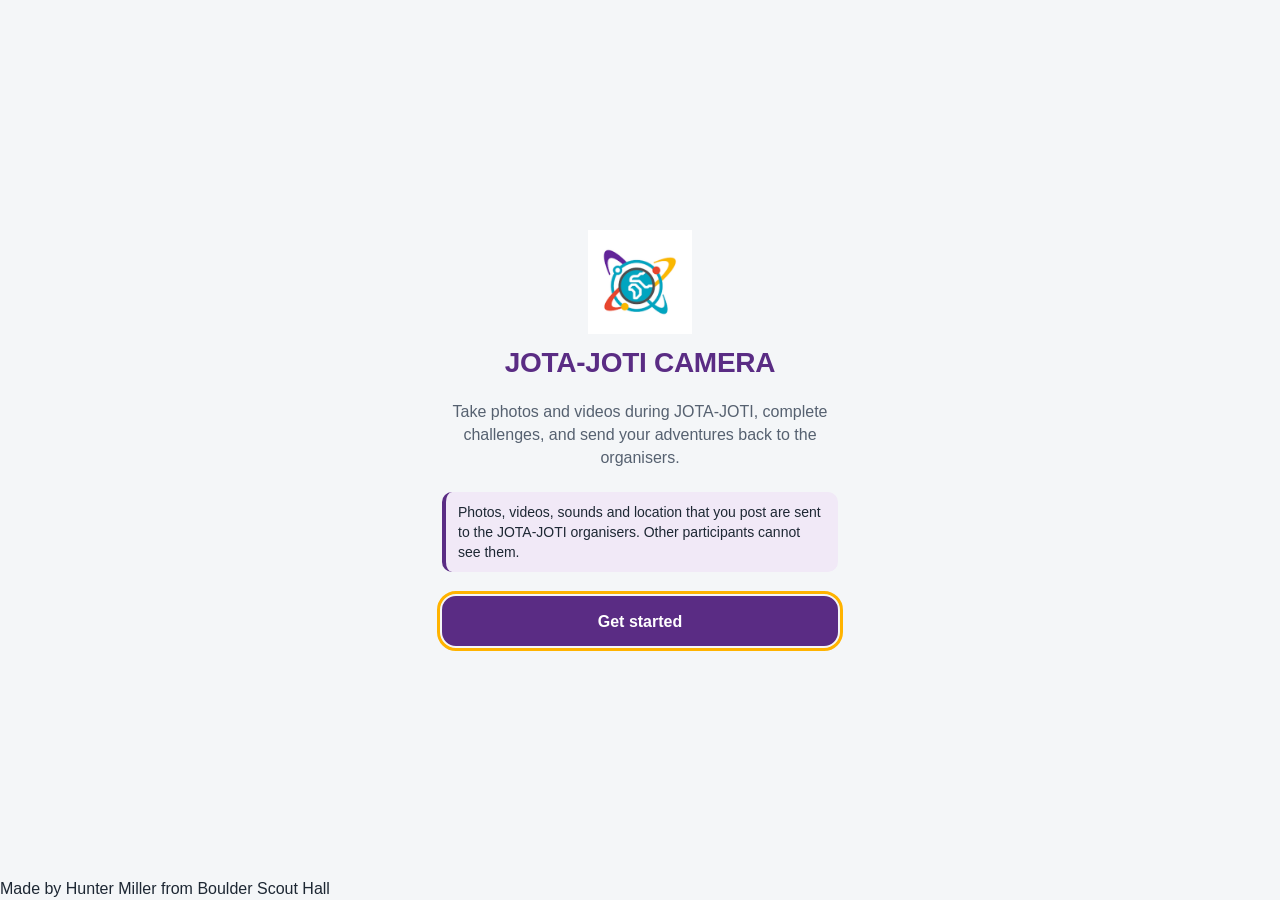
==== commit f60a5da2: "Add files via upload" ====
--- a/index.html
+++ b/index.html
@@ -6,7 +6,7 @@
 <title>JOTA-JOTI Camera · Kalgoorlie Scout Group</title>
 <meta name="description" content="Take photos and videos during JOTA-JOTI, complete challenges and send them to the organisers.">
 <meta name="theme-color" content="#ffffff">
-<meta name="color-scheme" content="light">
+<meta name="color-scheme" content="light only">
 <link rel="manifest" href="manifest.webmanifest">
 <link rel="icon" type="image/png" href="icon-192.png">
 <link rel="apple-touch-icon" href="apple-touch-icon.png">
@@ -20,6 +20,7 @@
 <div id="boot" aria-live="polite"><img src="logo.png" alt="JOTA-JOTI"><strong>JOTA-JOTI Camera</strong><span>Loading…</span></div>
 <div id="app">
   <header id="topbar" hidden>
+    <button id="global-back" class="global-back" aria-label="Back" hidden></button>
     <img class="logo" src="logo.png" alt="">
     <span class="title">JOTA-JOTI</span>
     <span class="spacer"></span>
--- a/app.css
+++ b/app.css
@@ -1,1338 +1,437 @@
 /* JOTA-JOTI Camera
-   Same look as the main JOTA-JOTI dashboard: Scouts purple, light grey background, white cards, Space Grotesk headings.
-   The camera and photo preview are dark because that is what a viewfinder needs. */
+   One stylesheet, one design language:
+   - purple #5a2c84 is the action colour; amber marks "you are here" (active tab, selected, challenge pins)
+   - pages are light, the camera and the photo review are dark because a viewfinder needs that
+   - buttons change colour when pressed, they never jump, scale or glow
+   - no blur filters, no looping animation: it has to stay smooth on an old phone with one bar of signal */
+
 :root {
+  --brand: #5a2c84;
+  --brand-dark: #3f1d5f;
+  --brand-soft: #f1e9f7;
+  --ink: #1d2733;
+  --muted: #566170;
+  --line: #d5dbe3;
   --bg: #f4f6f8;
-  --panel: #ffffff;
-  --panel-2: #f3ebf8;
-  --line: #dde2e8;
-  --text: #2c3e50;
-  --muted: #5f6c7a;
-  --brand: #5a2c84;
-  --brand-hi: #4a246d;
-  --brand-soft: #f3ebf8;
+  --card: #ffffff;
   --amber: #ffb300;
-  --danger: #c0392b;
-  --ok: #1e8449;
-  --rec: #e74c3c;
+  --ok: #16703d;
+  --ok-soft: #dcf3e5;
+  --warn-soft: #fff0c7;
+  --danger: #b3261e;
+  --danger-soft: #fde4e1;
+  --nav-bg: #1a0f26;
+  --glass: rgba(18, 8, 28, .58);
   --safe-t: env(safe-area-inset-top, 0px);
   --safe-b: env(safe-area-inset-bottom, 0px);
   --safe-l: env(safe-area-inset-left, 0px);
   --safe-r: env(safe-area-inset-right, 0px);
-  --nav-h: 60px;
-  --top-h: 52px;
-  --body: -apple-system, BlinkMacSystemFont, "Segoe UI", Roboto, Helvetica, Arial, sans-serif;
-  --display: "Space Grotesk", var(--body);
+  --font: -apple-system, BlinkMacSystemFont, "Segoe UI", Roboto, "Helvetica Neue", Arial, sans-serif;
+  --radius: 14px;
 }
+
 * { box-sizing: border-box; -webkit-tap-highlight-color: transparent; }
-html, body { margin: 0; height: 100%; background: var(--bg); color: var(--text); font-family: var(--body);
-  -webkit-font-smoothing: antialiased; overscroll-behavior: none; -webkit-text-size-adjust: 100%; }
+html, body { margin: 0; height: 100%; background: var(--bg); color: var(--ink); font: 16px/1.45 var(--font);
+  -webkit-font-smoothing: antialiased; -webkit-text-size-adjust: 100%; overscroll-behavior: none; }
 body { position: fixed; inset: 0; overflow: hidden; }
 button { font: inherit; color: inherit; background: none; border: 0; padding: 0; cursor: pointer; touch-action: manipulation; }
-input, textarea, select { font: inherit; color: var(--text); }
-:focus-visible { outline: 3px solid #8a5bc0; outline-offset: 2px; }
+input, textarea, select { font: inherit; color: var(--ink); }
+svg { fill: none; stroke: currentColor; stroke-width: 2; stroke-linecap: round; stroke-linejoin: round; }
+:focus-visible { outline: 3px solid var(--amber); outline-offset: 2px; }
 [hidden] { display: none !important; }
 .sr { position: absolute; width: 1px; height: 1px; overflow: hidden; clip: rect(0 0 0 0); white-space: nowrap; }
-
-#app { height: 100%; height: 100dvh; display: flex; flex-direction: column; }
-
-/* boot screen, shown until the app is ready */
-#boot { position: fixed; inset: 0; z-index: 60; background: var(--bg); display: flex; flex-direction: column; align-items: center; justify-content: center; gap: 14px; transition: opacity .25s; }
-#boot img { width: 72px; height: 72px; border-radius: 18px; background: #fff; box-shadow: 0 4px 16px rgba(90,44,132,.15); }
-#boot.gone { opacity: 0; pointer-events: none; }
-#boot .boot-error { width: min(92vw, 420px); display: flex; flex-direction: column; align-items: center; gap: 10px; text-align: center; }
-#boot .boot-error img { width: 72px; height: 72px; border-radius: 18px; background: #fff; }
-#boot .boot-error p { margin: 0; color: var(--muted); line-height: 1.5; }
-#boot .boot-error details { width: 100%; text-align: left; color: var(--muted); font-size: 12px; }
-#boot .boot-error pre { white-space: pre-wrap; word-break: break-word; padding: 10px; background: rgba(0,0,0,.04); border-radius: 10px; overflow: auto; max-height: 160px; }
-#boot .spin { width: 22px; height: 22px; border-radius: 50%; border: 3px solid #d9c8ea; border-top-color: var(--brand); animation: spin .8s linear infinite; }
-@keyframes spin { to { transform: rotate(360deg); } }
-
-/* ---------- top bar ---------- */
-#topbar { flex: none; height: calc(var(--top-h) + var(--safe-t)); padding: var(--safe-t) calc(14px + var(--safe-r)) 0 calc(14px + var(--safe-l));
-  display: flex; align-items: center; gap: 10px; background: var(--panel); border-bottom: 2px solid var(--brand); z-index: 5; }
-#topbar .logo { width: 34px; height: 34px; border-radius: 8px; object-fit: contain; flex: none; }
-#topbar .title { font-family: var(--display); font-weight: 700; font-size: 16px; color: var(--brand); }
-#topbar .spacer { flex: 1; }
-#topbar .who { font-size: 13px; color: var(--muted); max-width: 40vw; overflow: hidden; text-overflow: ellipsis; white-space: nowrap; min-height: 44px; display: flex; align-items: center; }
-.status { font-size: 12px; font-weight: 600; color: var(--muted); display: flex; align-items: center; gap: 6px; min-height: 44px; }
-.status .dot { width: 8px; height: 8px; border-radius: 50%; background: #4caf50; }
-.status.offline .dot { background: var(--amber); }
-.status.busy .dot { background: var(--brand); }
-
-/* ---------- views ---------- */
+h1 { font-size: 24px; line-height: 1.2; margin: 0 0 8px; letter-spacing: -.01em; }
+h2 { font-size: 13px; letter-spacing: .08em; text-transform: uppercase; color: var(--muted); margin: 22px 0 8px; }
+p { margin: 0 0 10px; }
+b { font-weight: 700; }
+.muted { color: var(--muted); }
+.small { font-size: 14px; }
+.row { display: flex; align-items: center; gap: 10px; }
+.row.wrap { flex-wrap: wrap; }
+.grow { flex: 1; min-width: 0; }
+.stack { display: flex; flex-direction: column; gap: 10px; }
+.kicker { display: block; font-size: 12px; font-weight: 800; letter-spacing: .1em; color: var(--brand); margin-bottom: 4px; }
+.eyebrow { font-size: 12px; font-weight: 800; letter-spacing: .1em; color: var(--brand); }
+
+/* ---------- app frame ---------- */
+#app { position: relative; height: var(--app-height, 100dvh); display: flex; flex-direction: column; background: var(--bg); }
 #views { flex: 1; min-height: 0; position: relative; }
-.view { position: absolute; inset: 0; overflow-y: auto; -webkit-overflow-scrolling: touch; display: none; }
+.view { position: absolute; inset: 0; display: none; overflow-y: auto; overflow-x: hidden; -webkit-overflow-scrolling: touch; overscroll-behavior: contain; }
 .view.active { display: block; }
 .view.fill { overflow: hidden; }
-.page { padding: 20px calc(16px + var(--safe-r)) 28px calc(16px + var(--safe-l)); max-width: 640px; margin: 0 auto; }
-h1 { font-family: var(--display); font-size: 22px; line-height: 1.2; margin: 0 0 6px; color: var(--brand); }
-h2 { font-family: var(--display); font-size: 15px; margin: 24px 0 8px; color: var(--text); }
-p { line-height: 1.5; margin: 0 0 12px; }
-.muted { color: var(--muted); }
-.small { font-size: 13px; }
-.back { display: inline-flex; align-items: center; gap: 4px; min-height: 44px; color: var(--brand); font-weight: 600; margin-left: -6px; padding: 0 6px; }
-.back svg { width: 20px; height: 20px; stroke: currentColor; fill: none; stroke-width: 2; stroke-linecap: round; stroke-linejoin: round; }
-.pre { white-space: pre-line; }
-
-/* ---------- bottom nav ---------- */
-#nav { flex: none; height: calc(var(--nav-h) + var(--safe-b)); padding: 0 var(--safe-r) var(--safe-b) var(--safe-l);
-  display: flex; background: var(--panel); border-top: 1px solid var(--line); z-index: 5; box-shadow: 0 -2px 10px rgba(0,0,0,.04); }
-#nav button { flex: 1; display: flex; flex-direction: column; align-items: center; justify-content: center; gap: 3px;
-  font-size: 11px; font-weight: 600; color: var(--muted); min-width: 44px; position: relative; }
-#nav button svg { width: 23px; height: 23px; stroke: currentColor; fill: none; stroke-width: 1.7; stroke-linecap: round; stroke-linejoin: round; }
-#nav button[aria-current="page"] { color: var(--brand); }
-#nav button[aria-current="page"]::before { content: ""; position: absolute; top: 0; width: 28px; height: 3px; border-radius: 0 0 3px 3px; background: var(--brand); }
-#nav .badge { position: absolute; top: 6px; right: calc(50% - 22px); min-width: 17px; height: 17px; border-radius: 9px; padding: 0 4px;
-  background: var(--brand); color: #fff; font-size: 10px; font-weight: 700; display: grid; place-items: center; }
-
-/* ---------- buttons, fields ---------- */
-.btn { display: inline-flex; align-items: center; justify-content: center; gap: 8px; min-height: 50px; padding: 0 22px; border-radius: 14px;
-  background: var(--brand); color: #fff; font-family: var(--display); font-weight: 700; font-size: 16px; }
-.btn:active { background: var(--brand-hi); transform: scale(.98); }
+
+#topbar { flex: none; display: flex; align-items: center; gap: 10px; min-height: 56px; padding: calc(var(--safe-t) + 6px) calc(12px + var(--safe-r)) 6px calc(12px + var(--safe-l));
+  background: #fff; border-bottom: 2px solid var(--brand); }
+#topbar .logo { width: 34px; height: 34px; object-fit: contain; flex: none; }
+#topbar .title { font-weight: 800; font-size: 17px; color: var(--brand); letter-spacing: .01em; }
+#topbar .spacer { flex: 1; }
+.global-back { display: inline-flex; align-items: center; gap: 4px; min-height: 40px; padding: 0 12px 0 8px; border-radius: 12px; background: var(--brand-soft); color: var(--brand-dark); font-weight: 700; font-size: 15px; }
+.global-back svg { width: 20px; height: 20px; }
+.global-back:active { background: #e3d3ef; }
+.status { display: inline-flex; align-items: center; gap: 6px; font-size: 12px; font-weight: 700; color: var(--ok); background: var(--ok-soft); border-radius: 99px; padding: 5px 10px; white-space: nowrap; }
+.status .dot { width: 8px; height: 8px; border-radius: 50%; background: currentColor; }
+.status.busy { color: #6b4700; background: var(--warn-soft); }
+.status.offline { color: var(--danger); background: var(--danger-soft); }
+.who { max-width: 34%; overflow: hidden; text-overflow: ellipsis; white-space: nowrap; font-size: 12px; color: var(--muted); text-align: right; }
+.who:empty { display: none; }
+
+/* camera and review own the full screen, so the top bar steps aside */
+body[data-view=camera] #topbar, body[data-view=review] #topbar { display: none; }
+body[data-view=review] #nav { display: none; }
+
+#nav { flex: none; display: flex; background: var(--nav-bg); padding: 6px calc(6px + var(--safe-r)) calc(6px + var(--safe-b)) calc(6px + var(--safe-l)); }
+#nav button { position: relative; flex: 1; min-width: 0; min-height: 52px; display: flex; flex-direction: column; align-items: center; justify-content: center; gap: 3px;
+  color: #d3c6e2; font-size: 11px; font-weight: 700; border-radius: 12px; }
+#nav button svg { width: 24px; height: 24px; }
+#nav button:active { background: rgba(255, 255, 255, .1); }
+#nav button[aria-current=page] { color: var(--amber); }
+#nav .badge { position: absolute; top: 2px; left: calc(50% + 6px); min-width: 18px; height: 18px; padding: 0 5px; border-radius: 9px; background: var(--amber); color: #20122e; font-size: 11px; font-weight: 800; line-height: 18px; text-align: center; }
+
+#install-banner { flex: none; display: flex; align-items: center; gap: 8px; padding: 8px calc(10px + var(--safe-r)) 8px calc(12px + var(--safe-l)); background: var(--brand-soft); color: var(--brand-dark); font-size: 13px; line-height: 1.3; border-bottom: 1px solid #dcc9ec; }
+.ib-text { flex: 1; }
+.ib-btn { flex: none; min-height: 34px; padding: 0 12px; border-radius: 10px; background: var(--brand); color: #fff; font-weight: 700; font-size: 13px; }
+.ib-btn:active { background: var(--brand-dark); }
+.ib-x { flex: none; width: 34px; height: 34px; display: grid; place-items: center; border-radius: 10px; color: var(--brand-dark); }
+.ib-x svg { width: 18px; height: 18px; }
+body[data-view=camera] #install-banner { padding-top: calc(var(--safe-t) + 8px); background: var(--nav-bg); color: #fff; border-color: #34224a; }
+body[data-view=camera] .ib-x { color: #fff; }
+body[data-view=camera] .ib-btn { background: var(--amber); color: #20122e; }
+
+/* ---------- boot screen ---------- */
+#boot { position: fixed; inset: 0; z-index: 100; display: flex; flex-direction: column; align-items: center; justify-content: center; gap: 10px; background: #fff; color: var(--brand); text-align: center; padding: 24px; transition: opacity .25s; }
+#boot img { width: 84px; height: 84px; object-fit: contain; }
+#boot strong { font-size: 20px; }
+#boot span { font-size: 14px; color: var(--muted); }
+#boot[data-warning="1"] span { color: var(--danger); }
+#boot.gone { opacity: 0; pointer-events: none; }
+.boot-error { max-width: 340px; display: flex; flex-direction: column; gap: 12px; align-items: center; }
+.boot-error pre { text-align: left; white-space: pre-wrap; font-size: 12px; background: #f1f3f5; padding: 10px; border-radius: 10px; }
+
+/* ---------- buttons ---------- */
+.btn { display: inline-flex; align-items: center; justify-content: center; gap: 8px; min-height: 50px; padding: 0 22px; border-radius: var(--radius);
+  border: 2px solid var(--brand); background: var(--brand); color: #fff; font-weight: 700; font-size: 16px; text-align: center; text-decoration: none; }
+.btn:active { background: var(--brand-dark); border-color: var(--brand-dark); }
+.btn.ghost { background: #fff; color: var(--brand); }
+.btn.ghost:active { background: var(--brand-soft); border-color: var(--brand-dark); color: var(--brand-dark); }
+.btn.danger { background: var(--danger); border-color: var(--danger); color: #fff; }
+.btn.danger:active { background: #8c1d17; border-color: #8c1d17; }
+.btn.small { min-height: 40px; padding: 0 16px; font-size: 14px; border-radius: 12px; }
 .btn.block { display: flex; width: 100%; }
-.btn.ghost { background: var(--panel); border: 1.5px solid var(--brand); color: var(--brand); }
-.btn.danger { background: var(--panel); border: 1.5px solid var(--danger); color: var(--danger); }
-.btn.small { min-height: 42px; padding: 0 16px; font-size: 14px; border-radius: 12px; }
-.btn[disabled], .btn.off { opacity: .5; }
-.btn[disabled] { pointer-events: none; }
-.link { color: var(--brand); text-decoration: underline; min-height: 44px; display: inline-flex; align-items: center; font-weight: 600; }
-.field { display: block; margin: 0 0 14px; }
-.field > span { display: block; font-size: 13px; font-weight: 600; color: var(--muted); margin-bottom: 6px; }
-.input { width: 100%; min-height: 50px; padding: 12px 14px; border-radius: 12px; background: #fff; border: 1.5px solid var(--line); font-size: 16px; }
-.input:focus { border-color: var(--brand); outline: none; box-shadow: 0 0 0 3px rgba(90,44,132,.18); }
-textarea.input { min-height: 88px; resize: vertical; }
-.row { display: flex; gap: 10px; align-items: center; }
-.row.wrap { flex-wrap: wrap; }
-.grow { flex: 1; min-width: 0; }
-.card { background: var(--panel); border: 1px solid var(--line); border-radius: 16px; padding: 14px; margin-bottom: 12px; box-shadow: 0 2px 8px rgba(0,0,0,.04); }
-.card.tap { width: 100%; text-align: left; display: block; }
+.btn:disabled, .btn[disabled] { opacity: .45; cursor: not-allowed; }
+@media (hover: hover) { .btn:hover { background: var(--brand-dark); border-color: var(--brand-dark); } .btn.ghost:hover { background: var(--brand-soft); color: var(--brand-dark); } .btn.danger:hover { background: #8c1d17; border-color: #8c1d17; } }
+.link { color: var(--brand); font-weight: 700; text-decoration: underline; padding: 4px 2px; }
+.icon-btn { width: 42px; height: 42px; flex: none; display: grid; place-items: center; border-radius: 50%; background: var(--brand-soft); color: var(--brand-dark); }
+.icon-btn:active { background: #e0cff0; }
+.icon-btn svg { width: 20px; height: 20px; }
+
+/* round icon buttons used on top of the camera and the map */
+.tool { width: 46px; height: 46px; flex: none; display: grid; place-items: center; border-radius: 50%; color: #fff; background: transparent; }
+.tool svg { width: 24px; height: 24px; }
+.tool:active { background: rgba(255, 255, 255, .22); }
+.tool[aria-pressed=true], .tool.on { color: var(--amber); }
+
+.pill { display: inline-flex; align-items: center; gap: 4px; padding: 4px 10px; border-radius: 99px; background: #e9edf2; color: #2b3745; font-size: 12px; font-weight: 700; line-height: 1.2; }
+.pill.ok { background: var(--ok-soft); color: #0f5a31; }
+.pill.warn { background: var(--warn-soft); color: #6b4700; }
+.pill.bad { background: var(--danger-soft); color: #8f1d16; }
+.pill.acc { background: var(--brand-soft); color: var(--brand-dark); }
+
+.chip { display: inline-flex; align-items: center; gap: 6px; min-height: 38px; max-width: 100%; padding: 0 14px; border-radius: 99px; background: #fff; border: 1px solid var(--line); color: var(--ink); font-size: 14px; font-weight: 700; }
+.chip span { overflow: hidden; text-overflow: ellipsis; white-space: nowrap; }
+.chip svg { width: 18px; height: 18px; flex: none; }
+.chip:active { background: var(--brand-soft); }
+
+/* ---------- forms and cards ---------- */
+.field { display: block; margin: 14px 0; }
+.field > span { display: block; font-size: 14px; font-weight: 700; margin-bottom: 6px; }
+.input { display: block; width: 100%; min-height: 50px; padding: 0 14px; border: 2px solid var(--line); border-radius: 12px; background: #fff; font-size: 16px; }
+textarea.input { padding: 12px 14px; min-height: 96px; resize: vertical; }
+.input:focus { border-color: var(--brand); outline: none; }
+.page { max-width: 640px; margin: 0 auto; padding: 18px calc(16px + var(--safe-r)) 28px calc(16px + var(--safe-l)); }
+.card { display: block; width: 100%; text-align: left; background: var(--card); border: 1px solid var(--line); border-radius: 16px; padding: 14px 16px; margin: 0 0 12px; }
 .card.tap:active { background: var(--brand-soft); }
-.pill { display: inline-flex; align-items: center; gap: 5px; font-size: 12px; font-weight: 600; padding: 3px 10px; border-radius: 99px; background: #eef1f4; color: var(--muted); }
-.pill.ok { background: #e3f4ea; color: var(--ok); }
-.pill.warn { background: #fff3d6; color: #8a5a00; }
-.pill.bad { background: #fdecea; color: var(--danger); }
-.pill.acc { background: var(--brand-soft); color: var(--brand); }
-.notice { border-left: 4px solid var(--amber); background: #fff8e5; padding: 10px 12px; border-radius: 0 12px 12px 0; font-size: 14px; line-height: 1.45; margin: 0 0 14px; }
-.notice.bad { border-color: var(--danger); background: #fdecea; }
-.notice.ok { border-color: var(--ok); background: #e3f4ea; }
+.notice { background: var(--brand-soft); border-left: 4px solid var(--brand); border-radius: 10px; padding: 10px 12px; margin: 0 0 12px; font-size: 14px; }
+.notice.ok { background: var(--ok-soft); border-color: var(--ok); }
+.notice.bad { background: var(--danger-soft); border-color: var(--danger); color: #6e130e; }
+.list-item { display: flex; align-items: center; gap: 12px; width: 100%; padding: 10px 0; border-bottom: 1px solid var(--line); text-align: left; }
+.list-item .art { width: 46px; height: 46px; flex: none; display: grid; place-items: center; border-radius: 12px; background: var(--brand-soft); color: var(--brand-dark); overflow: hidden; }
+.list-item .art img { width: 100%; height: 100%; object-fit: cover; }
+.list-item .art svg { width: 22px; height: 22px; }
+.list-item .meta { flex: 1; min-width: 0; display: flex; flex-direction: column; }
+.list-item .meta b, .list-item .meta span { overflow: hidden; text-overflow: ellipsis; white-space: nowrap; }
+.list-item .meta span { font-size: 13px; color: var(--muted); }
+.list-item:active { background: #f7f2fa; }
+.tabs { display: flex; gap: 8px; overflow-x: auto; padding: 8px 0 10px; scrollbar-width: none; }
+.tabs::-webkit-scrollbar { display: none; }
+.tabs button { flex: none; min-height: 38px; padding: 0 14px; border-radius: 99px; border: 1px solid var(--line); background: #fff; font-weight: 700; font-size: 14px; }
+.tabs button[aria-pressed=true] { background: var(--brand); border-color: var(--brand); color: #fff; }
+.steps { padding-left: 22px; margin: 12px 0; }
+.steps li { margin: 10px 0; padding-left: 4px; }
+.steps svg { width: 18px; height: 18px; vertical-align: -3px; }
+.kv { display: flex; justify-content: space-between; gap: 16px; padding: 8px 0; border-bottom: 1px solid var(--line); }
+.kv dt { color: var(--muted); } .kv dd { margin: 0; font-weight: 700; text-align: right; }
+.thumb-lg { display: block; width: 100%; max-height: 38dvh; object-fit: contain; background: #111; border-radius: 16px; }
+.big-time { font-size: 44px; font-weight: 800; text-align: center; font-variant-numeric: tabular-nums; margin: 8px 0; }
+.rec-dot { width: 12px; height: 12px; border-radius: 50%; background: #ff4d3d; flex: none; }
+.credit { text-align: center; margin-top: 26px; }
+.debug { font-size: 13px; margin-top: 8px; }
+.more { margin-top: 10px; }
 
 /* ---------- onboarding ---------- */
-.onboard { min-height: 100%; display: flex; flex-direction: column; justify-content: center; padding: calc(24px + var(--safe-t)) calc(22px + var(--safe-r)) calc(24px + var(--safe-b)) calc(22px + var(--safe-l)); max-width: 460px; margin: 0 auto; }
-.logos { display: flex; align-items: center; gap: 14px; margin-bottom: 22px; }
-.logos img { height: 56px; max-width: 120px; object-fit: contain; border-radius: 12px; background: #fff; }
-.onboard h1 { font-size: 28px; }
-.steps { counter-reset: s; list-style: none; padding: 0; margin: 14px 0 20px; }
-.steps li { counter-increment: s; display: flex; gap: 12px; padding: 12px 0; border-bottom: 1px solid var(--line); align-items: center; line-height: 1.4; }
-.steps li::before { content: counter(s); flex: none; width: 28px; height: 28px; border-radius: 50%; background: var(--brand); color: #fff; display: grid; place-items: center; font-weight: 700; font-size: 14px; }
-.steps svg { width: 22px; height: 22px; stroke: var(--brand); fill: none; stroke-width: 1.7; vertical-align: -5px; }
-.stack > * + * { margin-top: 10px; }
-
-/* ---------- camera (dark on purpose) ---------- */
-#v-camera, #v-review { background: #000; }
-.cam-stage { position: absolute; inset: 0; overflow: hidden; background: #000; color: #fff; }
+.onboard { min-height: 100%; max-width: 440px; margin: 0 auto; padding: calc(var(--safe-t) + 28px) 22px calc(var(--safe-b) + 28px); display: flex; flex-direction: column; justify-content: center; gap: 12px; }
+.big-logo { width: 104px; height: 104px; object-fit: contain; align-self: center; }
+.onboard h1 { text-align: center; color: var(--brand); font-size: 28px; }
+.onboard > p { text-align: center; }
+
+/* ---------- sheets, dialogs, toasts ---------- */
+.scrim { position: fixed; inset: 0; z-index: 60; display: flex; align-items: flex-end; justify-content: center; background: rgba(20, 8, 32, .6); animation: fade .15s ease-out; }
+.scrim.dialog { align-items: center; padding: 20px; }
+.sheet { position: relative; width: 100%; max-width: 560px; max-height: 88dvh; overflow-y: auto; background: #fff; border-radius: 22px 22px 0 0; padding: 10px 18px calc(18px + var(--safe-b)); }
+.scrim.dialog .sheet { border-radius: 20px; padding: 22px 20px 20px; max-width: 400px; }
+.sheet h1 { font-size: 22px; }
+.grab { width: 44px; height: 5px; border-radius: 3px; background: #cfd5dd; margin: 4px auto 14px; }
+@keyframes fade { from { opacity: 0; } to { opacity: 1; } }
+.toast { position: fixed; z-index: 90; left: 50%; bottom: calc(var(--safe-b) + 84px); transform: translateX(-50%); width: max-content; max-width: calc(100vw - 32px);
+  padding: 12px 16px; border-radius: 14px; background: #1d2733; color: #fff; font-size: 14px; font-weight: 600; text-align: center; box-shadow: 0 6px 20px rgba(0, 0, 0, .3); animation: fade .15s ease-out; }
+.toast.ok { background: #14633a; }
+.toast.bad { background: #9c241d; }
+
+/* ---------- camera ---------- */
+.cam-stage { position: absolute; inset: 0; background: #000; overflow: hidden; touch-action: none; user-select: none; -webkit-user-select: none; }
 .cam-stage video { position: absolute; inset: 0; width: 100%; height: 100%; object-fit: cover; background: #000; }
 .cam-stage video.mirror { transform: scaleX(-1); }
-.vf { position: absolute; inset: 14px; pointer-events: none; }
-.vf i { position: absolute; width: 18px; height: 18px; border: 0 solid rgba(255,255,255,.75); }
-.vf i:nth-child(1) { top: 0; left: 0; border-top-width: 2px; border-left-width: 2px; }
-.vf i:nth-child(2) { top: 0; right: 0; border-top-width: 2px; border-right-width: 2px; }
-.vf i:nth-child(3) { bottom: 0; left: 0; border-bottom-width: 2px; border-left-width: 2px; }
-.vf i:nth-child(4) { bottom: 0; right: 0; border-bottom-width: 2px; border-right-width: 2px; }
-.cam-top { position: absolute; top: 0; left: 0; right: 0; padding: 12px calc(14px + var(--safe-r)) 0 calc(14px + var(--safe-l)); display: flex; gap: 8px; align-items: flex-start; justify-content: space-between; }
-.chip { display: inline-flex; align-items: center; gap: 6px; min-height: 40px; max-width: 62vw; padding: 0 14px; border-radius: 99px; background: rgba(20,12,30,.66); color: #fff;
-  backdrop-filter: blur(6px); -webkit-backdrop-filter: blur(6px); font-size: 13px; font-weight: 600; border: 1px solid rgba(255,255,255,.18); }
-.chip span { overflow: hidden; text-overflow: ellipsis; white-space: nowrap; }
-.chip.x { padding: 0 8px; }
-.tools { display: flex; flex-direction: column; gap: 8px; align-items: flex-end; }
-.tool { width: 44px; height: 44px; border-radius: 50%; background: rgba(20,12,30,.66); border: 1px solid rgba(255,255,255,.18); display: grid; place-items: center; backdrop-filter: blur(6px); -webkit-backdrop-filter: blur(6px); }
-.tool svg, .chip svg { width: 20px; height: 20px; stroke: #fff; fill: none; stroke-width: 1.8; stroke-linecap: round; stroke-linejoin: round; }
-.tool[aria-pressed="true"] { background: var(--amber); } .tool[aria-pressed="true"] svg { stroke: #000; }
-.readout { position: absolute; top: 14px; left: 50%; transform: translateX(-50%); font-variant-numeric: tabular-nums; font-size: 14px; font-weight: 700; background: rgba(0,0,0,.6); color: #fff; padding: 5px 12px; border-radius: 8px; display: none; align-items: center; gap: 8px; margin-top: 56px; }
+.cam-stage::before, .cam-stage::after { content: ""; position: absolute; left: 0; right: 0; z-index: 1; pointer-events: none; }
+.cam-stage::before { top: 0; height: 150px; background: linear-gradient(rgba(0, 0, 0, .45), transparent); }
+.cam-stage::after { bottom: 0; height: 220px; background: linear-gradient(transparent, rgba(0, 0, 0, .5)); }
+.flash { position: absolute; inset: 0; z-index: 5; background: #fff; opacity: 0; pointer-events: none; }
+.flash.go { animation: shot .22s ease-out; }
+@keyframes shot { from { opacity: .85; } to { opacity: 0; } }
+
+.cam-top { position: absolute; z-index: 3; top: calc(var(--safe-t) + 10px); left: calc(12px + var(--safe-l)); right: calc(12px + var(--safe-r)); display: flex; justify-content: space-between; align-items: flex-start; gap: 10px; pointer-events: none; }
+.cam-top > * { pointer-events: auto; }
+.cam-top-left { display: flex; flex-direction: column; align-items: flex-start; gap: 8px; min-width: 0; max-width: calc(100% - 70px); }
+.camera-brand { display: flex; align-items: center; gap: 8px; max-width: 100%; padding: 4px 14px 4px 4px; border-radius: 99px; background: var(--glass); color: #fff; text-align: left; }
+.camera-brand img { width: 38px; height: 38px; border-radius: 50%; background: #fff; object-fit: contain; padding: 2px; flex: none; }
+.camera-brand-copy { display: flex; flex-direction: column; min-width: 0; line-height: 1.15; }
+.camera-brand-copy b { font-size: 14px; }
+.camera-brand-copy span { font-size: 11px; color: #e6dcf1; overflow: hidden; text-overflow: ellipsis; white-space: nowrap; }
+.camera-brand:active { background: rgba(18, 8, 28, .8); }
+.chip-row { display: flex; align-items: center; gap: 6px; max-width: 100%; }
+.cam-top .chip { background: var(--glass); border: 0; color: #fff; }
+.cam-top .chip:active { background: rgba(18, 8, 28, .8); }
+.cam-top .chip.x { width: 34px; min-height: 34px; padding: 0; justify-content: center; }
+.cam-top .chip.x svg { width: 16px; height: 16px; }
+.sound-chip { color: var(--amber) !important; }
+
+.cam-rail { display: flex; flex-direction: column; align-items: center; gap: 2px; padding: 4px; border-radius: 26px; background: var(--glass); }
+.cam-rail .tool.empty, .tool.empty { display: none; }
+
+.readout { position: absolute; z-index: 4; top: calc(var(--safe-t) + 66px); left: 50%; transform: translateX(-50%); display: none; align-items: center; gap: 8px; padding: 6px 14px; border-radius: 99px; background: rgba(200, 30, 20, .92); color: #fff; font-weight: 800; font-variant-numeric: tabular-nums; font-size: 15px; }
 .readout.on { display: flex; }
-.readout .rd { width: 9px; height: 9px; border-radius: 50%; background: var(--rec); }
-.cam-bottom { position: absolute; left: 0; right: 0; bottom: 0; padding: 0 calc(18px + var(--safe-r)) 8px calc(18px + var(--safe-l)); background: rgba(255,255,255,.97); color: var(--text); border-top: 1px solid rgba(39,49,58,.10); }
-.shutter-row { display: flex; align-items: center; justify-content: space-between; padding-top: 24px; }
-.side-btn { width: 68px; min-height: 56px; display: flex; flex-direction: column; align-items: center; justify-content: center; gap: 4px; font-size: 12px; font-weight: 600; color: #fff; }
-.side-btn span { max-width: 68px; overflow: hidden; text-overflow: ellipsis; white-space: nowrap; }
-.side-btn svg { width: 25px; height: 25px; stroke: #fff; fill: none; stroke-width: 1.7; stroke-linecap: round; stroke-linejoin: round; }
-.side-btn.empty { visibility: hidden; }
-.shutter { position: relative; width: 80px; height: 80px; border-radius: 50%; display: grid; place-items: center; }
-.shutter::before { content: ""; position: absolute; inset: 0; border-radius: 50%; border: 3px solid #fff; }
-.shutter::after { content: ""; position: absolute; top: -9px; left: 50%; width: 2px; height: 6px; margin-left: -1px; background: var(--amber); border-radius: 1px; }
-.shutter .core { width: 62px; height: 62px; border-radius: 50%; background: #fff; box-shadow: inset 0 0 0 3px #d9d9de; transition: transform .08s, border-radius .15s, width .15s, height .15s; }
-.shutter:active .core { transform: scale(.9); }
-.shutter.video .core { background: var(--rec); box-shadow: inset 0 0 0 3px #b9302a; }
-.shutter.recording .core { width: 30px; height: 30px; border-radius: 7px; }
-.shutter svg.ring { position: absolute; inset: -3px; width: 86px; height: 86px; transform: rotate(-90deg); pointer-events: none; }
-.shutter svg.ring circle { fill: none; stroke: var(--rec); stroke-width: 3; stroke-dasharray: 270; stroke-dashoffset: 270; transition: stroke-dashoffset .25s linear; }
-.modes { display: flex; justify-content: center; gap: 6px; padding-top: 6px; }
-.modes button { min-width: 88px; min-height: 44px; font-size: 13px; font-weight: 700; letter-spacing: .08em; color: rgba(255,255,255,.7); }
-.modes button[aria-pressed="true"] { color: var(--amber); }
-.zoom-bar { position: absolute; left: 50%; transform: translateX(-50%); bottom: 160px; background: rgba(20,12,30,.75); border-radius: 99px; padding: 8px 16px; display: flex; gap: 10px; align-items: center; width: min(80vw, 320px); }
-.zoom-bar input { flex: 1; }
-.flash { position: absolute; inset: 0; background: #fff; opacity: 0; pointer-events: none; }
-.flash.go { animation: flash .22s ease-out; }
-@keyframes flash { 0% { opacity: .85; } 100% { opacity: 0; } }
-.cam-gate { position: absolute; inset: 0; display: flex; flex-direction: column; justify-content: center; padding: 24px; background: var(--bg); color: var(--text); text-align: center; align-items: center; }
-.cam-gate > * { max-width: 420px; }
-.lock-note { position: absolute; left: calc(14px + var(--safe-l)); right: calc(14px + var(--safe-r)); bottom: 168px; text-align: center; font-size: 13px; background: rgba(20,12,30,.7); color: #fff; padding: 6px 12px; border-radius: 10px; }
-
-/* ---------- review / submit ---------- */
-.stage { position: absolute; inset: 0; background: #000; display: flex; align-items: center; justify-content: center; }
-.stage img, .stage video { width: 100%; height: 100%; object-fit: contain; }
-.review-bar { position: absolute; left: 0; right: 0; bottom: 0; padding: 14px calc(14px + var(--safe-r)) calc(12px + var(--safe-b)) calc(14px + var(--safe-l)); background: rgba(255,255,255,.97); display: flex; flex-direction: column; gap: 10px; color: #fff; }
-.review-bar .pill { background: rgba(255,255,255,.16); color: #fff; }
-.review-bar .pill.ok { background: rgba(76,208,138,.25); } .review-bar .pill.warn { background: rgba(255,179,0,.28); }
-.review-bar .btn.ghost { background: transparent; border-color: #fff; color: #fff; }
-.review-bar .notice { color: var(--text); }
-.thumb-lg { width: 100%; max-height: 38vh; border-radius: 14px; background: #000; object-fit: contain; display: block; }
-.kv { display: grid; grid-template-columns: 96px 1fr; gap: 6px 10px; padding: 12px 0; border-bottom: 1px solid var(--line); align-items: center; }
-.kv dt { color: var(--muted); font-size: 13px; font-weight: 600; }
-.kv dd { margin: 0; word-break: break-word; }
-
-/* ---------- challenge pages ---------- */
-.ch-head { display: flex; gap: 12px; align-items: flex-start; }
-.ch-num { flex: none; min-width: 44px; height: 44px; border-radius: 12px; background: var(--brand); color: #fff; font-family: var(--display); font-weight: 700; font-size: 18px; display: grid; place-items: center; padding: 0 8px; }
-.meter { height: 8px; background: #e6e9ee; border-radius: 4px; overflow: hidden; margin: 6px 0 10px; }
-.meter > i { display: block; height: 100%; background: var(--brand); border-radius: 4px; transition: width .25s; }
-.meter.full > i { background: var(--ok); }
-.slots { display: grid; grid-template-columns: repeat(auto-fill, minmax(96px, 1fr)); gap: 10px; margin-bottom: 8px; }
-.slot { position: relative; aspect-ratio: 1; border-radius: 14px; overflow: hidden; background: #222 center/cover no-repeat; border: 1px solid var(--line); text-align: left; }
-.slot.empty { background: var(--panel); border: 2px dashed #c9b6dc; display: flex; flex-direction: column; align-items: center; justify-content: center; gap: 4px; color: var(--brand); font-weight: 600; font-size: 13px; text-align: center; }
-.slot.empty svg { width: 26px; height: 26px; stroke: var(--brand); fill: none; stroke-width: 1.7; stroke-linecap: round; }
-.slot .st { position: absolute; left: 5px; right: 5px; bottom: 5px; font-size: 11px; font-weight: 700; padding: 3px 6px; border-radius: 8px; background: rgba(255,255,255,.94); color: var(--text); text-align: center; }
-.slot .st.ok { color: var(--ok); } .slot .st.bad { color: var(--danger); } .slot .st.wait { color: #8a5a00; }
-.slot .vid { position: absolute; top: 5px; right: 5px; font-size: 11px; background: rgba(0,0,0,.65); color: #fff; padding: 1px 6px; border-radius: 6px; }
-.sound-card { display: flex; gap: 12px; align-items: center; }
-.sound-card .icon-btn { width: 52px; height: 52px; background: var(--brand); border-color: var(--brand); }
-.sound-card .icon-btn svg { stroke: #fff; }
-.done-banner { display: flex; gap: 10px; align-items: center; background: #e3f4ea; color: var(--ok); border-radius: 14px; padding: 12px 14px; font-weight: 700; margin-bottom: 14px; }
-.ch-card { display: block; width: 100%; text-align: left; }
-.ch-card .top { display: flex; gap: 12px; align-items: center; }
-.ch-card .top > div:last-child { min-width: 0; }
-.ch-card b { display: block; }
-
-/* ---------- sheets & dialogs ---------- */
-.scrim { position: fixed; inset: 0; background: rgba(30,15,45,.55); z-index: 20; display: flex; align-items: flex-end; justify-content: center; }
-.sheet { width: 100%; max-width: 560px; max-height: 88vh; max-height: 88dvh; overflow-y: auto; background: var(--panel); border-radius: 20px 20px 0 0;
-  padding: 16px calc(18px + var(--safe-r)) calc(20px + var(--safe-b)) calc(18px + var(--safe-l)); }
-.sheet .grab { width: 40px; height: 4px; border-radius: 2px; background: #d5dae0; margin: 0 auto 14px; }
-.sheet h1 { font-size: 19px; }
-.dialog { align-items: center; padding: 20px; }
-.dialog .sheet { border-radius: 18px; max-width: 380px; padding-bottom: 18px; }
-.tabs { display: flex; gap: 6px; overflow-x: auto; padding: 4px 0 10px; scrollbar-width: none; }
-.tabs::-webkit-scrollbar { display: none; }
-.tabs button { flex: none; min-height: 40px; padding: 0 16px; border-radius: 99px; border: 1.5px solid var(--line); font-size: 14px; font-weight: 600; color: var(--muted); background: #fff; }
-.tabs button[aria-pressed="true"] { background: var(--brand); color: #fff; border-color: var(--brand); }
-.list-item { display: flex; gap: 12px; align-items: center; padding: 10px 0; border-bottom: 1px solid var(--line); min-height: 64px; }
-.list-item .art { width: 48px; height: 48px; border-radius: 12px; background: var(--brand-soft); flex: none; display: grid; place-items: center; overflow: hidden; }
-.list-item .art img { width: 100%; height: 100%; object-fit: cover; }
-.list-item .art svg { width: 22px; height: 22px; stroke: var(--brand); fill: none; stroke-width: 1.7; }
-.list-item .meta { flex: 1; min-width: 0; }
-.list-item .meta b { display: block; overflow: hidden; text-overflow: ellipsis; white-space: nowrap; }
-.list-item .meta span { font-size: 13px; color: var(--muted); }
-.icon-btn { width: 44px; height: 44px; border-radius: 50%; border: 1.5px solid var(--line); display: grid; place-items: center; flex: none; background: #fff; }
-.icon-btn svg { width: 20px; height: 20px; stroke: var(--text); fill: none; stroke-width: 1.8; stroke-linecap: round; stroke-linejoin: round; }
-.rec-dot { display: inline-block; width: 12px; height: 12px; border-radius: 50%; background: var(--rec); }
-.big-time { font-family: var(--display); font-variant-numeric: tabular-nums; font-size: 44px; text-align: center; margin: 14px 0; color: var(--brand); }
-
-/* ---------- map ---------- */
-#v-map { background: #0b1424; }
-.map-wrap { position: absolute; inset: 0; }
-.map-wrap canvas { width: 100%; height: 100%; display: block; touch-action: none; }
-.map-toolbar { position: absolute; top: 12px; right: calc(12px + var(--safe-r)); display: flex; flex-direction: column; gap: 8px; }
-.map-toolbar .tool { background: #fff; border: 1px solid var(--line); box-shadow: 0 2px 8px rgba(0,0,0,.15); backdrop-filter: none; }
-.map-toolbar .tool svg { stroke: var(--text); }
-.map-banner { position: absolute; top: 12px; left: calc(12px + var(--safe-l)); right: 70px; font-size: 13px; background: #fff; padding: 10px 12px; border-radius: 12px; border: 1px solid var(--line); box-shadow: 0 2px 8px rgba(0,0,0,.12); line-height: 1.4; }
-.map-empty { position: absolute; left: 50%; bottom: 24px; transform: translateX(-50%); width: min(88vw, 380px); text-align: center; background: #fff; border-radius: 14px; padding: 14px; box-shadow: 0 4px 16px rgba(0,0,0,.18); font-size: 14px; }
-
-/* ---------- posts ---------- */
-.post { display: flex; gap: 12px; align-items: center; padding: 10px; background: var(--panel); border: 1px solid var(--line); border-radius: 16px; margin-bottom: 10px; }
-.post .tb { width: 66px; height: 66px; border-radius: 12px; background: #222 center/cover no-repeat; flex: none; position: relative; }
-.post .tb .vid { position: absolute; right: 4px; bottom: 4px; font-size: 10px; background: rgba(0,0,0,.7); color: #fff; padding: 1px 5px; border-radius: 4px; }
-.post .info { flex: 1; min-width: 0; }
-.post .info b { display: block; overflow: hidden; text-overflow: ellipsis; white-space: nowrap; }
-.bar { height: 5px; background: #e6e9ee; border-radius: 3px; overflow: hidden; margin-top: 6px; }
-.bar > i { display: block; height: 100%; background: var(--brand); width: 0; transition: width .2s; }
-
-.toast { position: fixed; left: 50%; transform: translateX(-50%); bottom: calc(var(--nav-h) + var(--safe-b) + 14px); max-width: min(92vw, 460px); background: #2c3e50; color: #fff;
-  padding: 12px 16px; border-radius: 14px; font-size: 14px; line-height: 1.4; z-index: 40; box-shadow: 0 6px 24px rgba(0,0,0,.3); }
-.toast.bad { background: var(--danger); }
-.toast.ok { background: var(--ok); }
-
-.debug { font-size: 13px; }
-.debug label { display: flex; align-items: center; gap: 10px; min-height: 44px; }
-
-@media (min-width: 900px) {
-  #nav { justify-content: center; } #nav button { max-width: 140px; }
+.readout .rd { width: 10px; height: 10px; border-radius: 50%; background: #fff; }
+
+.cam-bottom { position: absolute; z-index: 3; left: 0; right: 0; bottom: 0; padding: 0 calc(18px + var(--safe-r)) 18px calc(18px + var(--safe-l)); display: flex; flex-direction: column; align-items: center; gap: 14px; pointer-events: none; }
+.cam-bottom > * { pointer-events: auto; }
+.zoom-presets { display: flex; gap: 4px; padding: 4px; border-radius: 99px; background: var(--glass); }
+.zoom-preset { min-width: 46px; height: 36px; padding: 0 10px; border-radius: 99px; color: #fff; font-size: 14px; font-weight: 800; }
+.zoom-preset.active { background: #fff; color: #20122e; }
+.zoom-preset:not(.active):active { background: rgba(255, 255, 255, .22); }
+.zoom-bar { position: absolute; z-index: 3; left: 50%; bottom: calc(168px); transform: translateX(-50%); width: min(78%, 320px); padding: 8px 14px; border-radius: 99px; background: var(--glass); }
+.zoom-bar input { width: 100%; accent-color: var(--amber); }
+
+.shutter-row { width: 100%; max-width: 420px; display: grid; grid-template-columns: 1fr auto 1fr; align-items: center; }
+.gallery-btn { position: relative; justify-self: start; width: 52px; height: 52px; border-radius: 14px; display: grid; place-items: center; color: #fff; background: var(--glass); border: 2px solid rgba(255, 255, 255, .85); overflow: hidden; }
+.gallery-btn svg { width: 24px; height: 24px; }
+.gallery-btn img { position: absolute; inset: 0; width: 100%; height: 100%; object-fit: cover; }
+.gallery-btn:active { opacity: .8; }
+.mode-btn { justify-self: end; width: 62px; display: flex; flex-direction: column; align-items: center; gap: 3px; padding: 6px 0; border-radius: 14px; background: var(--glass); color: #fff; font-size: 11px; font-weight: 800; letter-spacing: .04em; text-transform: uppercase; }
+.mode-btn svg { width: 24px; height: 24px; }
+.mode-btn:active { background: rgba(18, 8, 28, .85); }
+
+.shutter { position: relative; width: 84px; height: 84px; border-radius: 50%; display: grid; place-items: center; background: transparent; border: 5px solid #fff; touch-action: none; -webkit-touch-callout: none; }
+.shutter .ring { position: absolute; inset: -5px; width: calc(100% + 10px); height: calc(100% + 10px); transform: rotate(-90deg); pointer-events: none; }
+.shutter .ring circle { fill: none; stroke: #ff4d3d; stroke-width: 5; stroke-dasharray: 270; stroke-dashoffset: 270; }
+.shutter .core { width: 62px; height: 62px; border-radius: 50%; background: rgba(255, 255, 255, .22); }
+.shutter:active .core { background: rgba(255, 255, 255, .5); }
+.shutter.video .core { width: 38px; height: 38px; background: #ff4d3d; }
+.shutter.recording .core { width: 30px; height: 30px; border-radius: 8px; background: #ff4d3d; }
+body.camera-recording .cam-rail, body.camera-recording .gallery-btn, body.camera-recording .mode-btn, body.camera-recording .chip-row, body.camera-recording .zoom-bar { opacity: .35; pointer-events: none; }
+
+.cam-gate { position: absolute; inset: 0; z-index: 8; display: flex; flex-direction: column; align-items: center; justify-content: center; gap: 12px; padding: 28px; background: #12091b; color: #fff; text-align: center; }
+.cam-gate > * { max-width: 360px; width: 100%; }
+.cam-gate h1 { color: #fff; }
+.cam-gate .muted, .cam-gate .small { color: #cfc3dc; }
+.cam-gate .btn { background: var(--amber); border-color: var(--amber); color: #20122e; }
+.cam-gate .btn.ghost { background: transparent; border-color: #fff; color: #fff; }
+.cam-gate .btn:active { background: #e6a000; border-color: #e6a000; color: #20122e; }
+.cam-gate .btn.ghost:active { background: rgba(255, 255, 255, .15); color: #fff; border-color: #fff; }
+
+/* ---------- review and submit ---------- */
+.stage { position: absolute; inset: 0; display: flex; align-items: center; justify-content: center; background: #000; }
+.stage img, .stage video { max-width: 100%; max-height: 100%; width: 100%; height: 100%; object-fit: contain; }
+.review-discard-x { position: absolute; z-index: 2; top: calc(var(--safe-t) + 12px); left: calc(12px + var(--safe-l)); background: var(--glass); }
+.review-bar { position: absolute; z-index: 2; left: 0; right: 0; bottom: 0; display: flex; flex-direction: column; gap: 10px; padding: 14px calc(16px + var(--safe-r)) calc(14px + var(--safe-b)) calc(16px + var(--safe-l)); background: #fff; border-radius: 22px 22px 0 0; }
+.review-bar .btn { flex: 1; }
+
+/* ---------- challenges and map sheets ---------- */
+.challenge-map-sheet-head h1 { margin-bottom: 6px; }
+.challenge-map-list { display: flex; flex-direction: column; gap: 10px; margin: 12px 0; }
+.challenge-map-item { background: #f7f4fa; border: 1px solid #e4d9ee; border-radius: 16px; padding: 12px; display: flex; flex-direction: column; gap: 8px; }
+.challenge-map-item p { margin: 0; }
+.challenge-map-number { width: 38px; height: 38px; flex: none; display: grid; place-items: center; border-radius: 50%; background: var(--amber); color: #20122e; font-weight: 800; }
+.challenge-map-item .grow { display: flex; flex-direction: column; }
+.map-range-warning { color: var(--danger); font-weight: 700; }
+.map-range-ok { color: var(--ok); font-weight: 700; }
+
+/* ---------- event map ---------- */
+.map-wrap { position: absolute; inset: 0; background: #e9efe9; }
+.map-wrap canvas { display: block; width: 100%; height: 100%; touch-action: none; }
+.map-place { position: absolute; z-index: 3; top: calc(var(--safe-t) + 10px); left: calc(12px + var(--safe-l)); max-width: calc(100% - 84px); display: flex; flex-direction: column; padding: 8px 14px; border-radius: 14px; background: #fff; box-shadow: 0 2px 10px rgba(0, 0, 0, .18); line-height: 1.2; }
+body[data-view=map] .map-place { top: 10px; }
+.map-place b { font-size: 15px; } .map-place span { font-size: 12px; color: var(--muted); }
+.map-banner { position: absolute; z-index: 3; top: 68px; left: 12px; right: 76px; padding: 7px 12px; border-radius: 10px; background: rgba(255, 255, 255, .95); font-size: 12px; color: var(--muted); box-shadow: 0 2px 8px rgba(0, 0, 0, .12); }
+.map-toolbar { position: absolute; z-index: 3; top: 10px; right: calc(12px + var(--safe-r)); display: flex; flex-direction: column; gap: 8px; }
+.map-toolbar .tool { width: 48px; height: 48px; background: #fff; color: var(--brand-dark); box-shadow: 0 2px 10px rgba(0, 0, 0, .22); }
+.map-toolbar .tool:active { background: var(--brand-soft); }
+.map-toolbar .tool[aria-pressed=true] { background: var(--brand); color: #fff; }
+.map-external { position: absolute; z-index: 3; left: calc(12px + var(--safe-l)); bottom: 18px; display: inline-flex; align-items: center; gap: 8px; min-height: 44px; padding: 0 16px; border-radius: 99px; background: #fff; color: var(--brand-dark); font-weight: 700; font-size: 14px; box-shadow: 0 2px 10px rgba(0, 0, 0, .22); }
+.map-external svg { width: 20px; height: 20px; }
+.map-external:active { background: var(--brand-soft); }
+.map-empty { position: absolute; z-index: 3; left: 12px; right: 12px; bottom: 74px; padding: 14px; border-radius: 16px; background: #fff; box-shadow: 0 4px 16px rgba(0, 0, 0, .2); }
+.map-empty p { margin: 4px 0 10px; }
+#v-map .page { position: absolute; inset: 0; overflow-y: auto; background: var(--bg); width: auto; max-width: none; padding-left: max(16px, calc((100% - 640px) / 2)); padding-right: max(16px, calc((100% - 640px) / 2)); }
+.map-list-head { display: flex; align-items: center; justify-content: space-between; gap: 10px; margin-bottom: 10px; }
+.map-list-head h1 { margin: 0; }
+.map-location-card { font-size: 16px; }
+
+/* ---------- my posts (memory map) ---------- */
+.memory-map-shell { position: absolute; inset: 0; background: #e9efe9; }
+.memory-map-canvas { position: absolute; inset: 0; }
+.memory-map-canvas canvas { display: block; width: 100%; height: 100%; touch-action: none; }
+.memory-map-top { position: absolute; z-index: 3; top: 10px; left: calc(12px + var(--safe-l)); right: calc(12px + var(--safe-r)); display: flex; justify-content: space-between; align-items: flex-start; gap: 10px; pointer-events: none; }
+.memory-map-top > * { pointer-events: auto; }
+.memory-map-title { display: flex; flex-direction: column; padding: 8px 14px; border-radius: 14px; background: #fff; box-shadow: 0 2px 10px rgba(0, 0, 0, .18); line-height: 1.2; }
+.memory-map-title h1 { font-size: 20px; margin: 0; }
+.memory-map-title span:last-child { font-size: 12px; color: var(--muted); }
+.memory-map-icon, .memory-control { width: 48px; height: 48px; display: grid; place-items: center; border-radius: 50%; background: #fff; color: var(--brand-dark); font-size: 24px; font-weight: 700; box-shadow: 0 2px 10px rgba(0, 0, 0, .22); }
+.memory-map-icon svg { width: 22px; height: 22px; }
+.memory-map-icon:active, .memory-control:active { background: var(--brand-soft); }
+.memory-map-controls { position: absolute; z-index: 3; right: calc(12px + var(--safe-r)); top: 74px; display: flex; flex-direction: column; gap: 8px; }
+.memory-panel { position: absolute; z-index: 3; left: 0; right: 0; bottom: 0; max-height: 58%; display: flex; flex-direction: column; background: #fff; border-radius: 22px 22px 0 0; box-shadow: 0 -4px 18px rgba(0, 0, 0, .18); padding: 8px 0 12px; }
+.memory-panel-handle { width: 44px; height: 5px; border-radius: 3px; background: #cfd5dd; margin: 0 auto 8px; flex: none; }
+.memory-panel-head { padding: 0 16px 8px; flex: none; }
+.memory-panel-head h2 { margin: 0; font-size: 18px; text-transform: none; letter-spacing: 0; color: var(--ink); }
+.memory-panel-head p { margin: 2px 0 0; color: var(--muted); }
+.memory-stats { font-size: 12px; font-weight: 700; color: var(--brand-dark); margin-top: 4px; }
+.memory-rail { display: flex; gap: 10px; overflow-x: auto; padding: 4px 16px 8px; flex: none; scrollbar-width: none; }
+.memory-rail::-webkit-scrollbar { display: none; }
+.memory-card { flex: none; width: 124px; text-align: left; border-radius: 14px; background: #f7f4fa; border: 1px solid #e4d9ee; overflow: hidden; }
+.memory-card:active { background: #ede3f5; }
+.memory-card-art { position: relative; width: 100%; height: 96px; display: grid; place-items: center; background: #e5e0ea; color: var(--brand); font-size: 24px; overflow: hidden; }
+.memory-card-art img { position: absolute; inset: 0; width: 100%; height: 100%; object-fit: cover; }
+.memory-card-kind { position: absolute; left: 6px; bottom: 6px; padding: 2px 6px; border-radius: 6px; background: rgba(0, 0, 0, .65); color: #fff; font-size: 10px; font-weight: 800; }
+.memory-card-copy { padding: 8px 10px; display: flex; flex-direction: column; }
+.memory-card-copy b { font-size: 13px; overflow: hidden; text-overflow: ellipsis; white-space: nowrap; }
+.memory-card-copy span { font-size: 12px; color: var(--muted); }
+.memory-empty { min-width: 240px; padding: 4px 4px 8px; }
+.memory-no-location { padding: 4px 16px 0; flex: none; }
+.memory-no-location-list { overflow-y: auto; padding: 0 16px; }
+.memory-list-row { display: flex; align-items: center; gap: 10px; width: 100%; padding: 10px 0; border-bottom: 1px solid var(--line); text-align: left; }
+.memory-list-row small { display: block; color: var(--muted); font-size: 12px; }
+.memory-list-row svg { width: 18px; height: 18px; color: var(--muted); }
+.memory-list-icon { width: 34px; height: 34px; flex: none; display: grid; place-items: center; border-radius: 10px; background: var(--brand-soft); color: var(--brand-dark); }
+.memory-sheet-head { display: flex; justify-content: space-between; gap: 10px; align-items: flex-start; }
+.memory-sheet-title h1 { margin-bottom: 2px; }
+.memory-type { padding: 4px 10px; border-radius: 99px; background: var(--brand-soft); color: var(--brand-dark); font-size: 11px; font-weight: 800; }
+.memory-sheet-strip { display: flex; gap: 8px; overflow-x: auto; margin: 12px 0; }
+.memory-sheet-thumb { flex: none; width: 72px; height: 72px; border-radius: 12px; overflow: hidden; background: #e5e0ea; display: grid; place-items: center; }
+.memory-sheet-thumb img { width: 100%; height: 100%; object-fit: cover; }
+.memory-caption { font-size: 16px; }
+.memory-meta-grid { display: grid; grid-template-columns: 1fr 1fr; gap: 10px; margin: 12px 0; }
+.memory-meta-grid div { background: #f4f6f8; border-radius: 12px; padding: 8px 12px; display: flex; flex-direction: column; }
+.memory-meta-grid span { font-size: 12px; color: var(--muted); }
+.memory-detail-media { display: block; width: 100%; max-height: 50dvh; object-fit: contain; background: #111; border-radius: 16px; margin-bottom: 12px; }
+.memory-detail-copy .btn { flex: 1; }
+.memory-challenge { display: flex; flex-direction: column; background: var(--brand-soft); border-radius: 12px; padding: 8px 12px; margin: 8px 0; }
+.memory-challenge span { font-size: 12px; color: var(--muted); }
+
+/* ---------- small phones, big screens, short screens ---------- */
+@media (max-width: 360px) { .btn { padding: 0 14px; } #nav button { font-size: 10px; } .shutter { width: 76px; height: 76px; } .shutter .core { width: 54px; height: 54px; } }
+@media (min-width: 700px) { .cam-stage video { object-fit: cover; } .sheet { border-radius: 22px; margin-bottom: 20px; } }
+@media (max-height: 480px) and (orientation: landscape) {
+  .cam-bottom { flex-direction: row; justify-content: center; gap: 24px; padding-bottom: 8px; }
+  .cam-stage::after { height: 120px; }
+  #nav button span { display: none; } #nav button { min-height: 40px; }
 }
-@media (prefers-reduced-motion: reduce) {
-  *, *::before, *::after { animation-duration: .01ms !important; animation-iteration-count: 1 !important; transition-duration: .01ms !important; }
+@media (prefers-reduced-motion: reduce) { * { animation: none !important; transition: none !important; } }
+
+/* ---------- final camera chrome ---------- */
+.camera-topline { width: 100%; display: flex; align-items: flex-start; justify-content: space-between; gap: 10px; }
+.camera-top-actions { display: flex; align-items: center; gap: 6px; padding: 4px; border-radius: 24px; background: var(--glass); }
+.camera-top-actions .tool { width: 42px; height: 42px; }
+.camera-top-actions .camera-gallery { display: grid; }
+.camera-challenge-row { width: 100%; display: flex; justify-content: center; pointer-events: none; }
+.camera-challenge-row .row { pointer-events: auto; max-width: min(88vw, 520px); }
+.camera-challenge-row .chip { max-width: min(76vw, 420px); }
+.camera-challenge-row .chip.x { background: var(--glass); color: #fff; border: 0; }
+
+.side-btn { width: 56px; min-height: 56px; border-radius: 16px; display: flex; flex-direction: column; align-items: center; justify-content: center; gap: 2px; color: #fff; background: var(--glass); font-size: 10px; font-weight: 800; letter-spacing: .04em; text-transform: uppercase; }
+.side-btn svg { width: 25px; height: 25px; }
+.side-btn:active { background: rgba(18, 8, 28, .84); }
+.side-btn.empty { display: none; }
+
+.camera-mode-row { display: flex; justify-content: center; align-items: center; min-height: 34px; }
+.modes { display: flex; align-items: center; gap: 2px; padding: 3px; border-radius: 99px; background: rgba(18, 8, 28, .62); }
+.modes button { min-width: 78px; height: 32px; padding: 0 14px; border-radius: 99px; color: #e9e1f2; font-size: 11px; font-weight: 900; letter-spacing: .06em; }
+.modes button[aria-pressed="true"] { background: #fff; color: #20122e; }
+.modes button:not([aria-pressed="true"]):active { background: rgba(255, 255, 255, .2); }
+
+.shutter-stack { position: relative; display: grid; place-items: center; min-width: 84px; min-height: 84px; }
+.capture-thumb { position: absolute; right: calc(100% + 16px); width: 54px; height: 54px; border-radius: 14px; overflow: hidden; background: rgba(18, 8, 28, .72); border: 2px solid rgba(255,255,255,.9); display: grid; place-items: center; }
+.capture-thumb-image { width: 100%; height: 100%; object-fit: cover; }
+.capture-thumb:active { opacity: .78; }
+
+.vf { position: absolute; inset: 11% 6%; z-index: 2; pointer-events: none; opacity: .18; }
+.vf i { position: absolute; width: 24px; height: 24px; border-color: #fff; border-style: solid; }
+.vf i:nth-child(1) { top: 0; left: 0; border-width: 3px 0 0 3px; border-radius: 7px 0 0 0; }
+.vf i:nth-child(2) { top: 0; right: 0; border-width: 3px 3px 0 0; border-radius: 0 7px 0 0; }
+.vf i:nth-child(3) { bottom: 0; left: 0; border-width: 0 0 3px 3px; border-radius: 0 0 0 7px; }
+.vf i:nth-child(4) { bottom: 0; right: 0; border-width: 0 3px 3px 0; border-radius: 0 0 7px 0; }
+
+.zoom-presets { margin-bottom: 0; }
+.zoom-preset { min-width: 54px; }
+
+@media (max-width: 420px) {
+  .camera-top-actions { gap: 2px; }
+  .camera-top-actions .tool { width: 38px; height: 38px; }
+  .camera-top-actions .camera-gallery { display: none; }
+  .camera-brand-copy b { font-size: 13px; }
+  .camera-brand-copy span { max-width: 125px; }
+  .modes button { min-width: 68px; padding: 0 10px; }
+  .side-btn { width: 52px; min-height: 52px; border-radius: 15px; }
+  .shutter-stack { min-width: 78px; min-height: 78px; }
+  .shutter { width: 78px; height: 78px; }
+  .shutter .core { width: 58px; height: 58px; }
+  .capture-thumb { width: 48px; height: 48px; right: calc(100% + 9px); }
 }
-@media (max-height: 560px) and (orientation: landscape) {
-  :root { --nav-h: 48px; --top-h: 40px; }
-  .shutter { width: 66px; height: 66px; } .shutter .core { width: 50px; height: 50px; } .shutter svg.ring { width: 72px; height: 72px; }
-  .zoom-bar { bottom: 110px; } .shutter-row { padding-top: 8px; } .readout { margin-top: 0; }
+
+@media (max-height: 620px) {
+  .cam-top { top: calc(var(--safe-t) + 6px); }
+  .cam-top .chip { min-height: 34px; }
+  .cam-bottom { gap: 8px; padding-bottom: 8px; }
+  .camera-mode-row { min-height: 28px; }
+  .modes button { height: 28px; }
+  .shutter { width: 70px; height: 70px; }
+  .shutter .core { width: 52px; height: 52px; }
+  .side-btn { width: 48px; min-height: 48px; }
 }
-@media (forced-colors: active) { .btn { border: 2px solid ButtonText; } }
-
-.site-credit{text-align:center;color:#7b8490;font-size:12px;padding:14px 16px 20px}
-.map-external{position:absolute;top:12px;left:calc(12px + var(--safe-l));min-height:44px;padding:0 14px;border-radius:12px;background:#fff;border:1px solid var(--line);box-shadow:0 2px 8px rgba(0,0,0,.15);display:flex;align-items:center;gap:7px;color:var(--brand);font-weight:700;z-index:2}
-.map-external svg{width:20px;height:20px;stroke:currentColor;fill:none;stroke-width:1.7}
-.map-list-head{display:flex;gap:10px;align-items:center;justify-content:space-between;margin-bottom:12px}
-.map-list-head h1{margin:0}
-.map-location-card{padding:14px;margin-bottom:10px}
-.map-location-card svg{width:24px;height:24px;stroke:var(--brand);fill:none;stroke-width:1.7;flex:none}
-@media(max-width:520px){.map-external{max-width:calc(100vw - 110px);overflow:hidden}.map-external span{overflow:hidden;text-overflow:ellipsis;white-space:nowrap}.map-toolbar{top:12px}}
-
-/* =========================
-   Final app polish / standalone camera mode
-   ========================= */
-body { background: #eef1f4; }
-button, .btn, .chip, .tool, .side-btn, .modes button { -webkit-user-select: none; user-select: none; }
-
-/* Installed PWA: keep content clear of iOS/Android status and gesture areas. */
-body.standalone #topbar {
-  height: calc(var(--top-h) + var(--safe-t) + 8px);
-  padding-top: calc(var(--safe-t) + 8px);
-}
-body.standalone #nav {
-  height: calc(var(--nav-h) + var(--safe-b) + 4px);
-  padding-bottom: calc(var(--safe-b) + 4px);
-}
-body.standalone .cam-top {
-  padding-top: 10px;
-}
-
-/* Camera has a dedicated, app-like chrome. */
-body[data-view="camera"] #topbar {
-  background: rgba(7, 7, 10, .92);
-  color: #fff;
-  border-bottom: 1px solid rgba(255,255,255,.12);
-}
-body[data-view="camera"] #topbar .title { color: #fff; }
-body[data-view="camera"] #topbar .who { color: rgba(255,255,255,.72); }
-body[data-view="camera"] #topbar .status { color: rgba(255,255,255,.66); }
-body[data-view="camera"] #nav {
-  background: rgba(7, 7, 10, .96);
-  border-top: 1px solid rgba(255,255,255,.10);
-  box-shadow: none;
-}
-body[data-view="camera"] #nav button { color: rgba(255,255,255,.62); }
-body[data-view="camera"] #nav button[aria-current="page"] { color: #fff; }
-body[data-view="camera"] #nav button[aria-current="page"]::before { background: var(--amber); }
-
-/* Less decorative, more camera-like. */
-.cam-top { padding-top: 10px; }
-.cam-bottom { background: rgba(255,255,255,.97); color: var(--text); border-top: 1px solid rgba(39,49,58,.10); padding-bottom: 10px; }
-.chip, .tool, .zoom-bar, .zoom-presets { backdrop-filter: none; -webkit-backdrop-filter: none; }
-.chip, .tool { background: rgba(12, 10, 16, .82); }
-.chip:hover, .tool:hover { background: rgba(24, 19, 32, .90); }
-.side-btn { min-height: 54px; }
-.shutter { width: 84px; height: 84px; }
-.shutter .core { width: 66px; height: 66px; }
-.modes { padding-top: 4px; }
-.modes button { min-height: 40px; }
-.zoom-presets {
-  position: absolute;
-  right: calc(14px + var(--safe-r));
-  top: 118px;
-  display: flex;
-  gap: 2px;
-  padding: 3px;
-  border: 1px solid rgba(255,255,255,.16);
-  border-radius: 999px;
-  background: rgba(10,8,12,.88);
-  color: #fff;
-}
-.zoom-preset {
-  min-width: 42px;
-  height: 34px;
-  padding: 0 8px;
-  border-radius: 999px;
-  color: rgba(255,255,255,.72);
-  font-size: 12px;
-  font-weight: 700;
-}
-.zoom-preset.active { background: #fff; color: #111; }
-.zoom-preset:active { transform: scale(.96); }
-
-/* Clean up non-camera pages as well. */
-.card { border-radius: 14px; box-shadow: 0 1px 3px rgba(18, 22, 28, .05); }
-.btn { border-radius: 12px; }
-.input, input, textarea, select { border-radius: 12px; }
-.site-credit { font-size: 11px; padding: 8px 16px 12px; }
-
-@media (max-width: 520px) {
-  #topbar { padding-left: calc(10px + var(--safe-l)); padding-right: calc(10px + var(--safe-r)); }
-  #topbar .logo { width: 31px; height: 31px; border-radius: 7px; }
-  #topbar .title { font-size: 15px; }
-  #topbar .who { max-width: 38vw; font-size: 12px; }
-  .cam-top { padding-left: calc(10px + var(--safe-l)); padding-right: calc(10px + var(--safe-r)); }
-  .chip { max-width: 64vw; font-size: 12px; }
-  .tool { width: 42px; height: 42px; }
-  .zoom-presets { top: 112px; right: calc(10px + var(--safe-r)); }
-  .cam-bottom { padding-left: calc(10px + var(--safe-l)); padding-right: calc(10px + var(--safe-r)); }
-}
-
-@media (prefers-reduced-motion: reduce) {
-  *, *::before, *::after { animation-duration: .001ms !important; animation-iteration-count: 1 !important; transition-duration: .001ms !important; }
-}
-
-
-/* =========================
-   Map memories / capture archive
-   ========================= */
-#v-posts { background: #0b1424; color: #fff; }
-.memory-map-shell { position: absolute; inset: 0; overflow: hidden; background: #0b1424; }
-.memory-map-canvas { position: absolute; inset: 0; }
-.memory-map-canvas canvas { width: 100%; height: 100%; display: block; touch-action: none; }
-.memory-map-top { position: absolute; left: calc(14px + var(--safe-l)); right: calc(14px + var(--safe-r)); top: calc(12px + var(--safe-t)); display:flex; justify-content:space-between; gap:16px; align-items:flex-start; z-index:4; pointer-events:none; }
-.memory-map-title { pointer-events:auto; display:flex; align-items:center; gap:10px; min-width:0; padding:10px 13px; background:rgba(12,16,24,.90); border:1px solid rgba(255,255,255,.11); border-radius:14px; box-shadow:0 8px 24px rgba(0,0,0,.25); }
-.memory-map-title .eyebrow { display:block; font-size:9px; font-weight:800; letter-spacing:.13em; color:#d7c5e9; }
-.memory-map-title h1 { margin:0; color:#fff; font-size:18px; }
-.memory-map-title > span:last-child { font-size:11px; color:rgba(255,255,255,.6); white-space:nowrap; }
-.memory-map-actions { display:flex; gap:8px; pointer-events:auto; }
-.memory-map-icon,.memory-control { display:grid; place-items:center; background:rgba(12,16,24,.92); border:1px solid rgba(255,255,255,.12); color:#fff; box-shadow:0 8px 22px rgba(0,0,0,.25); }
-.memory-map-icon { width:44px; height:44px; border-radius:50%; }
-.memory-map-icon svg { width:21px; height:21px; stroke:currentColor; fill:none; stroke-width:1.7; }
-.memory-map-controls { position:absolute; top:calc(76px + var(--safe-t)); right:calc(14px + var(--safe-r)); z-index:4; display:flex; flex-direction:column; gap:7px; }
-.memory-control { width:40px; height:40px; border-radius:12px; font-size:22px; line-height:1; }
-.memory-stats { flex:none; min-width:0; }
-.memory-panel { position:absolute; left:0; right:0; bottom:0; z-index:4; padding:10px calc(12px + var(--safe-r)) calc(10px + var(--safe-b)) calc(12px + var(--safe-l)); background:rgba(255,255,255,.985); padding-top:34px; }
-.memory-panel-handle { width:38px; height:4px; border-radius:99px; background:rgba(255,255,255,.30); margin:0 auto 12px; }
-.memory-panel-head { display:flex; align-items:flex-end; justify-content:space-between; gap:12px; margin:0 auto 10px; max-width:900px; }
-.memory-panel-head h2 { margin:0 0 2px; color:#fff; font-size:18px; }
-.memory-panel-head p { margin:0; color:rgba(255,255,255,.56); }
-#memory-stats-text { display:block; color:rgba(255,255,255,.58); font-size:11px; text-align:right; white-space:nowrap; }
-.memory-rail { display:flex; gap:10px; overflow-x:auto; overscroll-behavior-x:contain; scroll-snap-type:x proximity; scrollbar-width:none; max-width:900px; margin:0 auto; padding:2px 0 4px; }
-.memory-rail::-webkit-scrollbar { display:none; }
-.memory-card { scroll-snap-align:start; flex:0 0 112px; text-align:left; color:#fff; }
-.memory-card-art { position:relative; width:112px; height:136px; border-radius:14px; overflow:hidden; background:#1a2534; border:1px solid rgba(255,255,255,.12); box-shadow:0 6px 18px rgba(0,0,0,.22); }
-.memory-card-art img { width:100%; height:100%; object-fit:cover; display:block; }
-.memory-card-art > span:first-child { display:grid; place-items:center; width:100%; height:100%; color:rgba(255,255,255,.65); font-size:28px; background:#eef1f3; }
-.memory-card-kind { position:absolute; left:7px; bottom:7px; padding:4px 6px; border-radius:6px; background:rgba(0,0,0,.68); color:#fff; font-size:8px; letter-spacing:.09em; font-weight:800; }
-.memory-card-copy { padding:7px 2px 0; }
-.memory-card-copy b { display:block; overflow:hidden; text-overflow:ellipsis; white-space:nowrap; font-size:12px; }
-.memory-card-copy span { display:block; margin-top:2px; font-size:10px; color:rgba(255,255,255,.54); }
-.memory-empty { width:100%; padding:18px 8px 12px; text-align:center; color:#fff; }
-.memory-empty p { margin:3px 0 0; }
-.memory-no-location { max-width:900px; margin:8px auto 0; color:#fff; }
-.memory-no-location p { margin:2px 0 0; }
-.memory-no-location-list { max-width:900px; margin:6px auto 0; max-height:150px; overflow:auto; }
-.memory-list-row { width:100%; display:flex; align-items:center; gap:10px; color:#fff; text-align:left; padding:10px 2px; border-top:1px solid rgba(255,255,255,.09); }
-.memory-list-icon { width:30px; height:30px; border-radius:9px; display:grid; place-items:center; background:rgba(155,98,211,.17); color:#d4b5ef; flex:none; }
-.memory-list-row b { display:block; overflow:hidden; text-overflow:ellipsis; white-space:nowrap; }
-.memory-list-row small { display:block; margin-top:1px; color:rgba(255,255,255,.52); }
-.memory-list-row svg { width:18px; height:18px; stroke:rgba(255,255,255,.65); fill:none; stroke-width:1.8; }
-.memory-sheet-body,.memory-detail { max-width:560px; }
-.memory-sheet-head { display:flex; justify-content:space-between; gap:12px; align-items:flex-start; }
-.memory-sheet-title h1 { margin:2px 0 3px; color:var(--text); }
-.memory-sheet-title p { margin:0; }
-.kicker { display:inline-block; font-size:9px; font-weight:800; letter-spacing:.13em; color:var(--brand); }
-.memory-type { flex:none; padding:6px 8px; border-radius:8px; background:var(--brand-soft); color:var(--brand); font-size:9px; font-weight:800; letter-spacing:.08em; }
-.memory-sheet-strip { display:flex; gap:8px; overflow-x:auto; padding:12px 0 2px; scrollbar-width:none; }
-.memory-sheet-thumb { width:68px; height:76px; border-radius:10px; overflow:hidden; border:1px solid var(--line); background:#edf0f3; flex:none; }
-.memory-sheet-thumb img { width:100%; height:100%; object-fit:cover; display:block; }
-.memory-sheet-thumb span { width:100%; height:100%; display:grid; place-items:center; color:var(--brand); font-size:24px; }
-.memory-caption { margin-top:12px; }
-.memory-meta-grid { display:grid; grid-template-columns:repeat(2,minmax(0,1fr)); gap:8px; margin-top:12px; }
-.memory-meta-grid > div { padding:10px 11px; background:#f7f8fa; border:1px solid var(--line); border-radius:10px; min-width:0; }
-.memory-meta-grid span { display:block; color:var(--muted); font-size:10px; text-transform:uppercase; letter-spacing:.06em; }
-.memory-meta-grid b { display:block; margin-top:2px; font-size:13px; overflow:hidden; text-overflow:ellipsis; white-space:nowrap; }
-.memory-detail-media { display:block; width:100%; max-height:58vh; object-fit:contain; border-radius:14px; background:#111; margin:0 0 14px; }
-.memory-detail-copy h1 { margin:2px 0 6px; }
-.memory-challenge { margin:12px 0; padding:11px 12px; background:var(--brand-soft); border:1px solid #e4d7ee; border-radius:12px; }
-.memory-challenge span { display:block; margin-top:2px; color:var(--muted); font-size:12px; }
-.challenge-map-sheet-head h1 { margin:2px 0 4px; }
-.challenge-map-list { display:grid; gap:9px; margin:12px 0; }
-.challenge-map-item { padding:12px; border:1px solid var(--line); border-radius:13px; background:#fff; }
-.challenge-map-number { width:32px; height:32px; border-radius:10px; display:grid; place-items:center; flex:none; background:#f8f0ff; color:var(--brand); font-weight:800; font-size:12px; }
-.challenge-map-item p { margin:8px 0 0; }
-@media (min-width: 760px) {
-  .memory-panel { left:50%; right:14px; bottom:14px; max-width:920px; transform:translateX(-50%); border:1px solid rgba(255,255,255,.1); border-radius:22px; padding-bottom:14px; background:rgba(7,12,19,.94); box-shadow:0 18px 55px rgba(0,0,0,.34); padding-top:14px; }
-  .memory-panel-handle { margin-bottom:8px; }
-  .memory-rail { padding-bottom:2px; }
-}
-@media (max-width: 560px) {
-  .memory-map-top { top:calc(10px + var(--safe-t)); }
-  .memory-map-title { padding:8px 10px; }
-  .memory-map-title h1 { font-size:16px; }
-  .memory-map-controls { top:calc(68px + var(--safe-t)); }
-  .memory-card { flex-basis:98px; }
-  .memory-card-art { width:98px; height:118px; border-radius:12px; }
-  .memory-panel { padding-top:28px; }
-}
-
-body[data-view="posts"] #topbar { display:none; }
-body[data-view="posts"] #v-posts { top:0; }
-
-
-/* =========================
-   Final light-mode product pass
-   ========================= */
-:root {
-  --bg:#f5f6f8; --panel:#ffffff; --panel-2:#f6f0fa; --line:#dfe3e8;
-  --text:#25313a; --muted:#64717b; --brand:#5a2c84; --brand-hi:#48226b;
-  --brand-soft:#f3eaf8; --amber:#e6a100; --ok:#20854a; --danger:#b33a33;
-}
-html,body{background:var(--bg);color:var(--text)}
-#topbar{background:#fff!important;color:var(--text)!important;border-bottom:1px solid var(--line)!important;box-shadow:0 1px 0 rgba(27,34,40,.03)}
-#topbar .title{color:var(--brand)!important}.status{color:var(--muted)!important}.status .dot{background:#2e9b5b}.status.offline .dot{background:#e6a100}.status.busy .dot{background:var(--brand)}
-#topbar .who{color:var(--muted)!important}
-#nav{background:#fff!important;border-top:1px solid var(--line)!important;box-shadow:0 -1px 8px rgba(27,34,40,.05)!important}
-#nav button{color:#69757e!important}#nav button[aria-current="page"]{color:var(--brand)!important}
-#nav button[aria-current="page"]::before{background:var(--brand)!important}
-.card{background:#fff;border-color:var(--line);box-shadow:0 1px 2px rgba(31,42,50,.04)}
-.btn{box-shadow:none}.btn:active{transform:translateY(1px) scale(.99)}
-.input,input,textarea,select{background:#fff;border-color:#d9dee4}
-.site-credit{background:transparent;color:#7a858d}
-
-/* Camera uses light controls; the live camera feed stays photographic. */
-body[data-view="camera"] #topbar{background:#fff!important;color:var(--text)!important;border-bottom:1px solid var(--line)!important}
-body[data-view="camera"] #topbar .title{color:var(--brand)!important}
-body[data-view="camera"] #topbar .who,body[data-view="camera"] #topbar .status{color:var(--muted)!important}
-body[data-view="camera"] #nav{background:#fff!important;border-top:1px solid var(--line)!important;box-shadow:0 -1px 8px rgba(27,34,40,.05)!important}
-body[data-view="camera"] #nav button{color:#69757e!important}body[data-view="camera"] #nav button[aria-current="page"]{color:var(--brand)!important}
-body[data-view="camera"] #nav button[aria-current="page"]::before{background:var(--brand)!important}
-.cam-bottom{background:rgba(255,255,255,.96)!important;color:var(--text)!important;border-top:1px solid rgba(26,35,42,.08)}
-.cam-bottom .tool,.cam-bottom .chip,.cam-bottom .zoom-presets{background:#fff!important;color:var(--text)!important;border:1px solid var(--line)!important;box-shadow:0 2px 8px rgba(29,38,45,.08)!important}
-.cam-bottom .tool svg{stroke:var(--text)!important}.chip{color:var(--text)!important}
-.zoom-preset{color:var(--muted)!important}.zoom-preset.active{background:var(--brand)!important;color:#fff!important}
-.readout{background:#fff!important;color:var(--text)!important;border:1px solid var(--line);box-shadow:0 2px 8px rgba(29,38,45,.08)}
-.lock-note{background:#fff!important;color:var(--text)!important;border:1px solid var(--line);box-shadow:0 2px 8px rgba(29,38,45,.08)}
-.modes button[aria-pressed="true"]{color:var(--brand)!important}
-
-/* Event map: always light, and still useful before any pins/photos exist. */
-#v-map{background:#edf3ef!important}.map-banner{top:calc(64px + var(--safe-t));background:#fff;border-color:var(--line);color:var(--text);box-shadow:0 3px 10px rgba(28,39,47,.10)}
-.map-toolbar{top:calc(58px + var(--safe-t))}.map-toolbar .tool{background:#fff!important;border-color:var(--line);box-shadow:0 2px 8px rgba(28,39,47,.10)}
-.map-toolbar .tool svg{stroke:var(--text)!important}.map-external{top:calc(64px + var(--safe-t));background:#fff;border-color:var(--line);box-shadow:0 2px 8px rgba(28,39,47,.10)}
-.map-place{position:absolute;left:calc(12px + var(--safe-l));top:calc(12px + var(--safe-t));z-index:2;display:flex;align-items:baseline;gap:8px;padding:9px 12px;border:1px solid var(--line);border-radius:12px;background:rgba(255,255,255,.96);box-shadow:0 2px 8px rgba(28,39,47,.09);pointer-events:none}
-.map-place b{font-size:13px;color:var(--text)}.map-place span{font-size:11px;color:var(--muted)}
-
-/* My posts / memories: map-first, light, restrained, scrollable. */
-#v-posts{background:#eef2f4!important;color:var(--text)!important}
-.memory-map-shell{background:#eef2f4!important}
-.memory-map-top{top:calc(12px + var(--safe-t))}
-.memory-map-title{background:rgba(255,255,255,.96)!important;border:1px solid var(--line)!important;box-shadow:0 2px 10px rgba(25,35,42,.09)!important}
-.memory-map-title .eyebrow{color:var(--brand)!important}.memory-map-title h1{color:var(--text)!important}.memory-map-title>span:last-child{color:var(--muted)!important}
-.memory-map-icon,.memory-control{background:#fff!important;border:1px solid var(--line)!important;color:var(--text)!important;box-shadow:0 2px 8px rgba(25,35,42,.09)!important}
-.memory-panel{background:rgba(255,255,255,.98)!important;border-top:1px solid var(--line);box-shadow:0 -3px 12px rgba(25,35,42,.08)!important;color:var(--text)!important}
-.memory-panel-handle{background:#c9d0d5!important}.memory-panel-head h2,.memory-panel-head p,#memory-stats-text{color:var(--text)!important}.memory-panel-head p,#memory-stats-text{color:var(--muted)!important}
-.memory-card{color:var(--text)!important}.memory-card-art{background:#edf0f3!important;border-color:var(--line)!important;box-shadow:0 2px 8px rgba(25,35,42,.07)!important}.memory-card-art>span:first-child{background:#eef1f3!important;color:var(--brand)!important}.memory-card-copy span{color:var(--muted)!important}.memory-card-kind{background:rgba(255,255,255,.92)!important;color:var(--brand)!important;border:1px solid var(--line)}
-.memory-empty{color:var(--text)!important}.memory-no-location{color:var(--text)!important}.memory-list-row{color:var(--text)!important;border-top-color:var(--line)!important}.memory-list-icon{background:var(--brand-soft)!important;color:var(--brand)!important}
-.memory-detail-media{background:#edf0f2!important}
-.memory-meta-grid>div{background:#f7f8fa!important}.memory-challenge{background:var(--brand-soft)!important;border-color:#e6d9ee!important}
-
-/* Make overlays feel tactile, not glossy. */
-.sheet{box-shadow:0 -2px 18px rgba(25,35,42,.14)!important}
-.toast{box-shadow:0 5px 18px rgba(25,35,42,.16)!important}
-
-@media (max-width:560px){
-  .map-place{right:calc(64px + var(--safe-r));max-width:calc(100vw - 90px);overflow:hidden;white-space:nowrap}
-  .map-place span{display:none}
-  .memory-panel{padding-top:24px}
-  .memory-panel-head{align-items:flex-end}
-}
-@media (min-width:760px){
-  .memory-panel{background:rgba(255,255,255,.98)!important;border:1px solid var(--line)!important;box-shadow:0 10px 30px rgba(25,35,42,.12)!important}
-}
-
-
-/* ============================================================
-   JOTA-JOTI product finish: light-only, restrained, app-like.
-   ============================================================ */
-:root{
-  --bg:#f6f7f9;
-  --panel:#fff;
-  --panel-2:#faf9fb;
-  --line:#e1e4e8;
-  --text:#27313a;
-  --muted:#68747d;
-  --brand:#5b2c83;
-  --brand-hi:#47216c;
-  --brand-soft:#f2ebf7;
-  --amber:#e4a400;
-  --ok:#2e8b58;
-  --danger:#c3443b;
-}
-html,body{background:var(--bg)!important;color:var(--text)!important}
-body{font-size:15px}
-button,input,textarea,select{font-size:inherit}
-.page{padding-top:24px;padding-bottom:32px}
-.card{border-radius:12px;box-shadow:0 1px 2px rgba(31,42,50,.035);margin-bottom:10px}
-.btn{border-radius:11px;min-height:48px;box-shadow:none;transition:background .12s,transform .12s,border-color .12s}
-.btn.small{min-height:40px;border-radius:9px}
-.btn.ghost{border-width:1px}
-.btn:active{transform:translateY(1px)}
-.pill{border-radius:8px;padding:4px 8px;font-size:11px;letter-spacing:.01em}
-.notice{border-radius:0 9px 9px 0;box-shadow:none}
-
-/* App chrome */
-#topbar{height:calc(54px + var(--safe-t));padding-top:var(--safe-t);background:#fff!important;border-bottom:1px solid var(--line)!important;box-shadow:none!important}
-#topbar .logo{width:32px;height:32px;border-radius:8px}
-#topbar .title{font-size:15px;letter-spacing:-.01em}
-#nav{height:calc(62px + var(--safe-b));background:#fff!important;border-top:1px solid var(--line)!important;box-shadow:0 -1px 5px rgba(31,42,50,.045)!important}
-#nav button{font-size:10px;font-weight:650;gap:4px}
-#nav button svg{width:22px;height:22px}
-#nav button[aria-current=page]::before{height:2px;width:24px}
-.site-credit{display:block;text-align:center;font-size:9px;line-height:1.35;color:#89939a;padding:8px 14px calc(8px + var(--safe-b));background:#fff;border-top:1px solid var(--line);flex:none}
-
-/* Camera: retain the photographic view, keep the controls simple and light. */
-.cam-stage{background:#101214}
-.cam-top{padding-top:calc(10px + var(--safe-t));padding-left:calc(14px + var(--safe-l));padding-right:calc(14px + var(--safe-r))}
-.cam-top .chip,.cam-top .tool,.cam-bottom .side-btn{background:rgba(255,255,255,.94)!important;color:var(--text)!important;border:1px solid rgba(39,49,58,.12)!important;box-shadow:none!important;backdrop-filter:none!important}
-.cam-bottom{background:rgba(255,255,255,.97)!important;color:var(--text)!important;border-top:1px solid rgba(39,49,58,.10);padding-bottom:calc(10px + var(--safe-b));padding-top:8px}
-.cam-bottom .side-btn{width:52px;height:44px;border-radius:12px}
-.cam-bottom .shutter{box-shadow:0 2px 0 rgba(0,0,0,.10)!important}
-.modes{padding-bottom:2px}
-.modes button{font-size:10px;letter-spacing:.08em}
-.readout{top:calc(62px + var(--safe-t));background:#fff!important;color:var(--text)!important;border:1px solid rgba(39,49,58,.10);box-shadow:none!important}
-.zoom-presets{background:#fff!important;border:1px solid var(--line)!important;box-shadow:none!important}
-.zoom-preset{font-size:11px}
-.zoom-preset.active{background:var(--brand)!important}
-.vf{opacity:.18}
-
-/* Maps */
-#v-map,#v-posts{background:#eef2f0!important}
-.map-place,.map-banner,.map-external,.map-toolbar .tool,.memory-map-title,.memory-map-icon,.memory-control{box-shadow:0 2px 8px rgba(28,39,47,.08)!important}
-.map-place{border-radius:10px;padding:8px 11px}
-.map-banner{border-radius:9px}
-.map-toolbar{gap:6px}
-.map-toolbar .tool{width:42px;height:42px;border-radius:10px}
-.map-external{border-radius:10px;min-height:42px}
-.map-list-head{margin-bottom:10px}
-.map-location-card{padding:13px;border-radius:11px}
-.map-location-card:active{transform:none}
-
-/* My posts / Memories */
-.memory-map-shell{background:#edf1ef!important}
-.memory-map-top{top:calc(12px + var(--safe-t));left:calc(12px + var(--safe-l));right:calc(12px + var(--safe-r))}
-.memory-map-title{padding:9px 11px;border-radius:11px!important;box-shadow:0 2px 8px rgba(25,35,42,.08)!important}
-.memory-map-title h1{font-size:17px!important;letter-spacing:-.02em}
-.memory-map-title .eyebrow{font-size:8px;letter-spacing:.16em}
-.memory-map-actions{gap:6px}
-.memory-map-icon{width:42px;height:42px;border-radius:11px!important}
-.memory-map-controls{top:calc(66px + var(--safe-t));right:calc(12px + var(--safe-r));gap:6px}
-.memory-control{width:40px;height:40px;border-radius:10px!important;font-size:20px}
-.memory-panel{background:rgba(255,255,255,.985)!important;border-top:1px solid var(--line);box-shadow:0 -2px 10px rgba(25,35,42,.08)!important;padding-top:22px}
-.memory-panel-handle{background:#cbd1d5!important;width:34px;height:3px;margin-bottom:10px}
-.memory-panel-head{margin-bottom:9px}
-.memory-panel-head h2{font-size:17px!important;letter-spacing:-.015em;color:var(--text)!important}
-.memory-panel-head p,#memory-stats-text{font-size:11px!important;color:var(--muted)!important}
-.memory-rail{gap:9px;padding-bottom:2px}
-.memory-card{flex-basis:104px;color:var(--text)!important}
-.memory-card-art{width:104px;height:126px;border-radius:11px!important;background:#edf0f2!important;border-color:var(--line)!important;box-shadow:0 1px 4px rgba(25,35,42,.07)!important}
-.memory-card-copy{padding:6px 1px 0}
-.memory-card-copy b{font-size:11px}
-.memory-card-copy span{font-size:9px;color:var(--muted)!important}
-.memory-card-kind{bottom:6px;left:6px;border-radius:5px;padding:3px 5px;font-size:7px;background:#fff!important;color:var(--brand)!important;border:1px solid var(--line)}
-.memory-no-location{margin-top:7px}
-.memory-no-location-list{max-height:130px}
-.memory-list-row{padding:9px 1px;color:var(--text)!important;border-top:1px solid var(--line)!important}
-.memory-list-row small{color:var(--muted)!important;font-size:9px}
-.memory-list-icon{width:28px;height:28px;border-radius:8px}
-.memory-sheet-thumb{border-radius:8px}
-.memory-detail-media{background:#edf0f2!important;border-radius:12px}
-.memory-challenge{border-radius:10px}
-
-/* Bottom sheets */
-.scrim{background:rgba(24,31,37,.22)!important;backdrop-filter:none!important}
-.sheet{border-radius:18px 18px 0 0;box-shadow:0 -6px 22px rgba(25,35,42,.12)!important}
-.sheet .grab{width:34px;height:3px;background:#cbd1d5;margin-bottom:13px}
-
-/* Standalone app: give the shell more breathing room on notched devices. */
-body.standalone #topbar{height:calc(58px + var(--safe-t))}
-body.standalone #views{min-height:0}
-body.standalone #nav{height:calc(66px + var(--safe-b))}
-body.standalone .page{padding-top:28px;padding-bottom:36px}
-
-@media (min-width:760px){
-  .page{max-width:720px;padding-top:30px}
-  #topbar{padding-left:22px;padding-right:22px}
-  #nav button{font-size:11px}
-  .memory-panel{left:50%;right:50%;transform:translateX(-50%);width:min(940px,calc(100% - 28px));bottom:14px;border:1px solid var(--line)!important;border-radius:16px!important;padding-bottom:14px}
-}
-@media (max-width:560px){
-  .cam-bottom{padding-left:12px;padding-right:12px}
-  .cam-bottom .side-btn{width:48px;height:42px}
-  .memory-panel{padding-left:calc(12px + var(--safe-l));padding-right:calc(12px + var(--safe-r))}
-}
-
-@media (prefers-reduced-motion:reduce){
-  *,*::before,*::after{animation-duration:.01ms!important;animation-iteration-count:1!important;transition-duration:.01ms!important;scroll-behavior:auto!important}
-}
-
-body[data-view=posts] .site-credit,body[data-view=map] .site-credit,body[data-view=camera] .site-credit{display:none}
-
-/* ============================================================
-   JOTA-JOTI final polish
-   Light app chrome, camera-first layout, responsive/safe-area rules.
-   ============================================================ */
-:root{
-  color-scheme: light;
-  --brand:#5b2c83;
-  --brand-hi:#48216c;
-  --brand-soft:#f2ecf7;
-  --bg:#f5f6f8;
-  --panel:#ffffff;
-  --text:#26333b;
-  --muted:#6c7881;
-  --line:#dfe4e8;
-  --amber:#dda300;
-  --ok:#278857;
-  --danger:#c44a42;
-  --safe-t:env(safe-area-inset-top,0px);
-  --safe-b:env(safe-area-inset-bottom,0px);
-  --safe-l:env(safe-area-inset-left,0px);
-  --safe-r:env(safe-area-inset-right,0px);
-}
-html{background:var(--bg)!important;color:var(--text)!important;color-scheme:light}
-body{background:var(--bg)!important;color:var(--text)!important;overscroll-behavior:none}
-*{scrollbar-color:#cfd5da transparent;scrollbar-width:thin}
-button{touch-action:manipulation}
-button:disabled{cursor:not-allowed}
-
-/* The camera owns the whole viewport. The normal app bar is replaced by the
-   camera's own controls and the nav becomes a compact floating dock. */
-body[data-view="camera"] #topbar{display:none!important}
-body[data-view="camera"] #views{height:100dvh;min-height:100dvh}
-body[data-view="camera"] #nav{
-  position:absolute;left:50%;bottom:calc(10px + var(--safe-b));transform:translateX(-50%);
-  width:min(520px,calc(100vw - 24px));height:58px;padding:0;
-  border:1px solid rgba(38,51,59,.10)!important;border-radius:18px;
-  box-shadow:0 5px 20px rgba(31,42,50,.13)!important;overflow:hidden;
-  background:rgba(255,255,255,.97)!important;z-index:45;
-}
-body[data-view="camera"] #nav button{min-width:58px}
-body[data-view="camera"] #nav button[aria-current="page"]::before{top:auto;bottom:0;border-radius:3px 3px 0 0}
-body[data-view="camera"] #nav .badge{top:4px}
-body[data-view="camera"] .site-credit{display:none!important}
-
-/* Full-screen camera */
-#v-camera{background:#000!important}
-.cam-stage{position:absolute;inset:0;background:#000!important;color:#fff;isolation:isolate}
-.cam-stage video{background:#000;object-fit:cover;object-position:center;will-change:transform}
-.cam-stage video.mirror{transform:scaleX(-1)}
-.camera-topline{
-  width:100%;display:flex;align-items:center;justify-content:space-between;gap:12px;
-  padding:calc(8px + var(--safe-t)) calc(12px + var(--safe-r)) 0 calc(12px + var(--safe-l));
-}
-.camera-brand{display:flex;align-items:center;gap:9px;min-width:0;color:#172027;text-shadow:0 1px 1px rgba(255,255,255,.4)}
-.camera-brand img{width:34px;height:34px;border-radius:9px;background:#fff;object-fit:contain;box-shadow:0 2px 8px rgba(0,0,0,.12)}
-.camera-brand-copy{display:flex;flex-direction:column;min-width:0}
-.camera-brand-copy b{font-family:var(--display);font-size:14px;line-height:1.05;letter-spacing:.01em;color:#1f2b32}
-.camera-brand-copy span{font-size:10px;line-height:1.25;color:#526069;white-space:nowrap;overflow:hidden;text-overflow:ellipsis;max-width:44vw}
-.camera-top-actions{display:flex;align-items:center;gap:7px}
-.camera-top-actions .tool{width:40px;height:40px;border-radius:12px}
-.camera-challenge-row{padding:10px calc(12px + var(--safe-r)) 0 calc(12px + var(--safe-l))}
-.camera-challenge-row .row{gap:6px}
-.cam-top{inset:auto 0 auto 0;top:0;padding:0;display:block;pointer-events:none}
-.cam-top .tool,.cam-top .chip,.cam-top .chip.x{
-  pointer-events:auto;background:rgba(255,255,255,.94)!important;color:#25323a!important;
-  border:1px solid rgba(38,51,59,.11)!important;box-shadow:0 2px 8px rgba(19,28,34,.09)!important;
-  backdrop-filter:none!important;-webkit-backdrop-filter:none!important;
-}
-.cam-top .chip{height:39px;padding:0 11px;border-radius:12px;font-size:12px;font-weight:650}
-.cam-top .chip.x{width:35px;height:35px;padding:0;display:grid;place-items:center}
-.cam-top .chip svg,.cam-top .tool svg{width:19px;height:19px;stroke:currentColor;fill:none}
-.readout{top:calc(98px + var(--safe-t));right:calc(12px + var(--safe-r));left:auto;bottom:auto;background:#fff!important;color:#26333b!important;border:1px solid rgba(38,51,59,.10)!important;box-shadow:0 2px 8px rgba(19,28,34,.08)!important}
-.vf{opacity:.15;inset:0;pointer-events:none}
-.zoom-bar{position:absolute;top:calc(112px + var(--safe-t));right:calc(12px + var(--safe-r));z-index:12;width:min(160px,42vw);padding:8px 10px;background:rgba(255,255,255,.94);border:1px solid rgba(38,51,59,.10);border-radius:12px;box-shadow:0 2px 10px rgba(19,28,34,.10)}
-.zoom-bar input{width:100%;accent-color:var(--brand)}
-.zoom-presets{position:absolute;top:calc(158px + var(--safe-t));right:calc(12px + var(--safe-r));z-index:12;display:flex;gap:4px;padding:3px;background:rgba(255,255,255,.94)!important;border:1px solid rgba(38,51,59,.10)!important;border-radius:10px;box-shadow:0 2px 8px rgba(19,28,34,.08)!important}
-.zoom-preset{min-width:42px;height:31px;border-radius:7px;font-size:11px;font-weight:700;color:#526069}
-.zoom-preset.active{background:var(--brand)!important;color:#fff!important}
-.cam-bottom{
-  position:absolute;left:50%;transform:translateX(-50%);bottom:calc(76px + var(--safe-b));
-  width:min(620px,calc(100vw - 24px));padding:9px 10px 11px;
-  background:rgba(255,255,255,.96)!important;color:var(--text)!important;
-  border:1px solid rgba(38,51,59,.09)!important;border-radius:20px!important;
-  box-shadow:0 5px 20px rgba(19,28,34,.14)!important;
-}
-.camera-mode-row{display:flex;justify-content:center;margin-bottom:3px}
-.modes{gap:24px;padding:0 0 4px}
-.modes button{min-height:27px;padding:0 8px;font-size:10px;letter-spacing:.11em;color:#65727b;position:relative}
-.modes button[aria-pressed="true"]{color:var(--brand);font-weight:800}
-.modes button[aria-pressed="true"]::after{content:"";position:absolute;left:9px;right:9px;bottom:0;height:2px;border-radius:2px;background:var(--brand)}
-.shutter-row{display:grid;grid-template-columns:1fr auto 1fr;align-items:center;gap:12px}
-.shutter{width:78px;height:78px}
-.cam-bottom .side-btn{width:52px;height:46px;border-radius:12px;background:#fff!important;color:#26333b!important;border:1px solid var(--line)!important;box-shadow:none!important}
-.cam-bottom .side-btn.empty{opacity:.55}
-.cam-bottom .side-btn svg{width:20px;height:20px;stroke:currentColor;fill:none}
-.cam-bottom .side-btn span{font-size:10px;font-weight:650}
-.shutter.video .core{background:var(--rec)!important;border-radius:8px}
-.shutter.recording .core{border-radius:8px;background:var(--rec)!important}
-.cam-gate{background:rgba(248,249,250,.98)!important;color:var(--text)!important;padding:30px 22px}
-.cam-gate .btn{max-width:360px}
-
-/* Make normal screens read like a consistent finished application. */
-#v-review{background:var(--bg)!important;color:var(--text)!important}
-.page{width:100%;max-width:760px;padding:28px calc(18px + var(--safe-r)) 34px calc(18px + var(--safe-l))}
-.page h1{font-size:24px;letter-spacing:-.025em}
-.card{border-radius:13px;box-shadow:0 1px 2px rgba(24,34,41,.04)!important}
-.btn{min-height:48px;border-radius:10px;font-size:15px}
-.btn.ghost{background:#fff}
-.input{border-radius:10px;min-height:50px}
-
-/* Map / memories use the same visual language as the rest of the app. */
-#v-map,#v-posts{background:#eef2ef!important}
-.memory-map-shell{background:#eef2ef!important}
-.memory-map-title{border-radius:12px!important;box-shadow:0 2px 8px rgba(31,42,50,.08)!important}
-.memory-panel{border-radius:18px 18px 0 0!important}
-.memory-card-art{border-radius:10px!important}
-.memory-map-icon,.memory-control{border-radius:10px!important;box-shadow:0 2px 7px rgba(31,42,50,.08)!important}
-
-/* Admin / management */
-.site-credit{background:#fff;border-top:1px solid var(--line);color:#89939a;font-size:9px;padding:8px 14px calc(8px + var(--safe-b))}
-
-/* Very small phones */
-@media (max-width:380px){
-  .camera-brand img{width:30px;height:30px}.camera-brand-copy b{font-size:13px}.camera-brand-copy span{font-size:9px}
-  .camera-top-actions .tool{width:38px;height:38px}
-  .cam-bottom{width:calc(100vw - 12px);padding-left:7px;padding-right:7px;border-radius:17px!important}
-  .shutter{width:72px;height:72px}.cam-bottom .side-btn{width:48px}
-  body[data-view="camera"] #nav{width:calc(100vw - 12px);bottom:calc(6px + var(--safe-b))}
-}
-/* Larger screens: keep controls comfortably reachable without making the camera feel boxed in. */
-@media (min-width:760px){
-  .cam-bottom{bottom:calc(84px + var(--safe-b));width:min(640px,calc(100vw - 40px))}
-  body[data-view="camera"] #nav{bottom:calc(14px + var(--safe-b));width:640px}
-}
-/* Landscape phones/tablets */
-@media (max-height:560px) and (orientation:landscape){
-  .cam-bottom{bottom:calc(66px + var(--safe-b));padding:6px 10px 7px;border-radius:14px!important;width:min(640px,calc(100vw - 20px))}
-  .shutter{width:58px;height:58px}.cam-bottom .side-btn{height:38px}.camera-mode-row{margin-bottom:0}.modes button{min-height:22px}
-  .camera-challenge-row{padding-top:5px}.readout{top:calc(70px + var(--safe-t))}
-  body[data-view="camera"] #nav{height:50px}
-}
-@media (prefers-reduced-motion:reduce){
-  html{scroll-behavior:auto!important}
-  .shutter,.btn,.memory-card{transition:none!important}
-}
-
-/* Older iOS versions do not always keep 100vh in sync with the browser chrome. */
-#app,#views{min-height:var(--app-height,100dvh)}
-@supports(height:100dvh){#app{height:100dvh}}
-
-/* During an active recording the camera gets the entire lower edge to itself. */
-body.camera-recording #nav{display:none!important}
-body.camera-recording .cam-bottom{bottom:calc(12px + var(--safe-b))}
-body.camera-recording .camera-mode-row{opacity:.35}
-body.camera-recording .camera-mode-row button{pointer-events:none}
-
-
-/* ---------- final product polish ---------- */
-html,body{background:#f6f7f8!important;color:#202a31!important}
-button,input,select,textarea{font:inherit}
-button:focus-visible,a:focus-visible,input:focus-visible,select:focus-visible,textarea:focus-visible{outline:3px solid rgba(90,44,132,.22);outline-offset:2px}
-
-/* Native-looking camera controls: full-frame preview, deliberate light control deck, no floating card effect. */
-#v-camera{background:#000!important}
-.cam-stage{background:#000!important}
-.cam-top{padding-top:calc(10px + var(--safe-t));padding-bottom:0}
-.camera-topline{align-items:center}
-.camera-brand{padding:5px 9px 5px 5px;border-radius:12px;background:rgba(255,255,255,.96);border:1px solid rgba(32,42,49,.10);box-shadow:0 2px 8px rgba(32,42,49,.10);text-shadow:none}
-.camera-brand img{width:30px;height:30px;border-radius:8px;box-shadow:none}
-.camera-brand-copy b{font-size:13px}
-.camera-brand-copy span{font-size:9px}
-.camera-top-actions .tool{background:rgba(255,255,255,.96)!important;color:#27333a!important;border:1px solid rgba(32,42,49,.10)!important;box-shadow:0 2px 8px rgba(32,42,49,.10)!important;backdrop-filter:none!important;-webkit-backdrop-filter:none!important}
-.camera-top-actions .tool svg{stroke:#27333a!important}
-.camera-challenge-row .chip{background:rgba(255,255,255,.96)!important;color:#27333a!important;border-color:rgba(32,42,49,.10)!important;box-shadow:0 2px 8px rgba(32,42,49,.08)!important;backdrop-filter:none!important;-webkit-backdrop-filter:none!important}
-.camera-challenge-row .chip svg{stroke:#5a2c84!important}
-.cam-bottom{left:0;right:0;transform:none;width:auto;bottom:0;padding:7px calc(12px + var(--safe-r)) calc(9px + var(--safe-b)) calc(12px + var(--safe-l));border-radius:0!important;border-left:0!important;border-right:0!important;border-bottom:0!important;background:rgba(255,255,255,.985)!important;box-shadow:0 -1px 0 rgba(32,42,49,.09)!important}
-.cam-bottom .shutter-row{padding-top:3px;max-width:520px;margin:0 auto}
-.cam-bottom .side-btn{height:48px;min-height:48px;width:62px}
-.cam-bottom .side-btn svg{stroke:#27333a!important}
-.cam-bottom .side-btn span{color:#526069!important}
-.cam-bottom .shutter{width:74px;height:74px}
-.cam-bottom .shutter::before{border-color:#5a2c84}
-.cam-bottom .shutter::after{background:#f4b400}
-.cam-bottom .shutter .core{width:58px;height:58px;background:#fff!important;box-shadow:inset 0 0 0 3px #d7dce0!important}
-.cam-bottom .shutter.video .core{background:#e84b45!important;box-shadow:inset 0 0 0 3px #b93d38!important}
-.cam-bottom .modes{padding:0;gap:22px}
-.cam-bottom .modes button{min-width:70px;min-height:24px;color:#71808a!important}
-.cam-bottom .modes button[aria-pressed="true"]{color:#5a2c84!important}
-.zoom-presets{top:calc(150px + var(--safe-t));right:calc(12px + var(--safe-r));box-shadow:0 2px 8px rgba(32,42,49,.10)!important}
-.zoom-bar{background:rgba(255,255,255,.98)!important;color:#202a31!important;box-shadow:0 2px 12px rgba(32,42,49,.12)!important}
-
-/* Pages and sheets breathe consistently on small and large screens. */
-.page{min-height:100%;padding-top:calc(24px + var(--safe-t))}
-.page > h1:first-child{margin-top:2px}
-.card{box-shadow:0 1px 2px rgba(25,35,43,.05)!important}
-.sheet{max-width:560px;width:calc(100vw - 24px)}
-
-/* Map canvas should behave like a native touch surface. */
-.memory-map-canvas,.map-canvas,#map-canvas{touch-action:none!important}
-
-/* Admin: flatter, calmer management UI. */
-.admin-toolbar{box-shadow:none!important}
-.admin-topnav{background:#fff!important}
-.admin-actions{gap:8px;flex-wrap:wrap}
-.admin-actions .btn{min-height:44px}
-
-/* Empty states are useful, not decorative. */
-.empty-state,.memory-empty{text-align:center;max-width:440px;margin:40px auto;padding:12px 8px;color:#64717a}
-.empty-state b,.memory-empty b{display:block;color:#27333a;margin-bottom:6px}
-
-@media (min-width:800px){
-  .cam-bottom .shutter{width:80px;height:80px}
-  .cam-bottom .shutter .core{width:62px;height:62px}
-}
-@media (max-width:420px){
-  .camera-brand{padding-right:7px}
-  .camera-brand-copy span{max-width:38vw}
-  .camera-top-actions{gap:5px}
-  .camera-top-actions .tool{width:38px;height:38px}
-  .cam-bottom .side-btn{width:56px}
-  .cam-bottom .shutter{width:70px;height:70px}
-  .cam-bottom .shutter .core{width:55px;height:55px}
-}
-@media (max-height:620px) and (orientation:portrait){
-  .cam-bottom{padding-top:4px}
-  .cam-bottom .shutter{width:64px;height:64px}
-  .cam-bottom .shutter .core{width:50px;height:50px}
-  .cam-bottom .side-btn{height:42px;min-height:42px}
-}
-@media (orientation:landscape){
-  .cam-bottom .shutter-row{max-width:620px}
-  .camera-topline{max-width:760px;margin:0 auto;width:100%}
-}
-
-/* Final camera ergonomics: the live preview is the product. Keep global navigation
-   out of the way while the camera is open, just like a dedicated camera screen. */
-body[data-view="camera"] #nav{display:flex!important}
-body[data-view="camera"] #views{height:100svh;min-height:100svh}
-@supports(height:100dvh){body[data-view="camera"] #views{height:100dvh;min-height:100dvh}}
-body[data-view="camera"] .cam-top{padding-top:0!important}
-body[data-view="camera"] .camera-topline{padding-top:calc(10px + var(--safe-t))!important}
-body[data-view="camera"] .cam-bottom{bottom:0!important}
-body[data-view="camera"] .cam-bottom .shutter-row{padding-bottom:2px}
-body[data-view="camera"] .camera-mode-row{margin-bottom:2px}
-body[data-view="camera"] .cam-bottom .modes button{font-size:10px;min-height:26px}
-body[data-view="camera"] .camera-topline{padding-left:calc(10px + var(--safe-l))!important;padding-right:calc(10px + var(--safe-r))!important}
-body[data-view="camera"] .camera-challenge-row{padding-left:calc(10px + var(--safe-l));padding-right:calc(10px + var(--safe-r))}
-body[data-view="camera"] .camera-top-actions .tool{width:42px;height:42px;border-radius:13px}
-body[data-view="camera"] .camera-brand{min-height:40px}
-body[data-view="camera"] .cam-bottom{padding-left:calc(10px + var(--safe-l));padding-right:calc(10px + var(--safe-r));padding-bottom:calc(10px + var(--safe-b))}
-body[data-view="camera"] .shutter{flex:none;touch-action:manipulation}
-body[data-view="camera"] .cam-gate{padding-bottom:calc(28px + var(--safe-b))}
-
-/* Keep the map legible and calm: controls are visually distinct without a stack of floating cards. */
-.map-toolbar .tool,.map-external,.map-banner,.map-empty{backdrop-filter:none!important;-webkit-backdrop-filter:none!important}
-.memory-map-title,.memory-map-icon,.memory-control{backdrop-filter:none!important;-webkit-backdrop-filter:none!important}
-
-/* Native capture fallback input is intentionally invisible. */
-input[type=file][hidden]{display:none!important}
-
-/* Respect cramped tablets and split-screen modes. */
-@media (min-width:700px) and (max-height:700px){
-  .page{padding-top:20px;padding-bottom:24px}
-}
-@media (orientation:landscape) and (max-height:500px){
-  body[data-view="camera"] .camera-topline{padding-top:calc(6px + var(--safe-t))!important}
-  body[data-view="camera"] .camera-challenge-row{padding-top:4px}
-  body[data-view="camera"] .cam-bottom{padding-top:3px;padding-bottom:calc(4px + var(--safe-b))}
-  body[data-view="camera"] .cam-bottom .shutter{width:60px;height:60px}
-  body[data-view="camera"] .cam-bottom .shutter .core{width:48px;height:48px}
-  body[data-view="camera"] .cam-bottom .side-btn{height:38px;min-height:38px;width:52px}
-}
-.map-range-warning{color:#8b5b00!important;margin:7px 0 4px}
-.map-range-ok{color:#2c7a52!important;margin:7px 0 4px}
-
-
-/* ================================================================
-   FINAL CAMERA APP REDESIGN
-   Clean light UI, large preview, bottom navigation always visible.
-   ================================================================ */
-:root{
-  --camera-nav-h:68px;
-  --camera-control-h:118px;
-}
-.status.busy .dot,
-.readout .rd{animation:none!important}
-
-/* The camera stays a real full-frame surface, with the app navigation at the
-   physical bottom. The camera controls sit immediately above it. */
-body[data-view="camera"] #topbar{display:none!important}
-body[data-view="camera"] #views{height:100dvh!important;min-height:100dvh!important}
-body[data-view="camera"] #nav{
-  display:flex!important;
-  position:absolute!important;
-  left:0!important;
-  right:0!important;
-  bottom:0!important;
-  transform:none!important;
-  width:100%!important;
-  height:calc(var(--camera-nav-h) + var(--safe-b))!important;
-  padding:0 var(--safe-r) var(--safe-b) var(--safe-l)!important;
-  border:0!important;
-  border-top:1px solid rgba(31,42,50,.10)!important;
-  border-radius:0!important;
-  background:#fff!important;
-  box-shadow:0 -3px 16px rgba(31,42,50,.09)!important;
-  overflow:hidden!important;
-  z-index:50!important;
-}
-body[data-view="camera"] #nav button{
-  min-width:0!important;
-  color:#6d7880!important;
-  font-size:10px!important;
-  font-weight:700!important;
-  gap:4px!important;
-}
-body[data-view="camera"] #nav button svg{width:22px!important;height:22px!important}
-body[data-view="camera"] #nav button[aria-current="page"]{color:var(--brand)!important}
-body[data-view="camera"] #nav button[aria-current="page"]::before{
-  display:none!important;
-}
-body[data-view="camera"] #nav button[aria-current="page"]::after{
-  content:"";
-  position:absolute;
-  left:50%;
-  bottom:5px;
-  width:22px;
-  height:3px;
-  transform:translateX(-50%);
-  background:var(--brand);
-  border-radius:4px 4px 0 0;
-}
-body[data-view="camera"] #nav .badge{top:6px;right:calc(50% - 20px)}
-
-#v-camera{background:#000!important}
-body[data-view="camera"] .cam-stage{inset:0!important;background:#000!important}
-body[data-view="camera"] .cam-stage video{
-  width:100%!important;
-  height:100%!important;
-  object-fit:cover!important;
-  object-position:center!important;
-}
-
-/* Camera header: compact brand left, vertical controls right. */
-body[data-view="camera"] .cam-top{z-index:24!important;pointer-events:none!important}
-body[data-view="camera"] .camera-topline{
-  padding-top:calc(11px + var(--safe-t))!important;
-  padding-left:calc(12px + var(--safe-l))!important;
-  padding-right:calc(12px + var(--safe-r))!important;
-  align-items:flex-start!important;
-}
-body[data-view="camera"] .camera-brand{
-  min-height:44px!important;
-  padding:5px 11px 5px 5px!important;
-  border-radius:13px!important;
-  background:rgba(255,255,255,.95)!important;
-  border:1px solid rgba(31,42,50,.10)!important;
-  box-shadow:0 3px 12px rgba(20,28,33,.12)!important;
-}
-body[data-view="camera"] .camera-brand img{width:32px!important;height:32px!important;border-radius:8px!important}
-body[data-view="camera"] .camera-brand-copy b{font-size:13px!important}
-body[data-view="camera"] .camera-brand-copy span{font-size:9px!important;max-width:42vw!important}
-body[data-view="camera"] .camera-top-actions{
-  flex-direction:column!important;
-  gap:7px!important;
-  align-items:flex-end!important;
-}
-body[data-view="camera"] .camera-top-actions .tool{
-  width:44px!important;
-  height:44px!important;
-  border-radius:50%!important;
-  background:rgba(255,255,255,.95)!important;
-  color:#28353d!important;
-  border:1px solid rgba(31,42,50,.10)!important;
-  box-shadow:0 3px 10px rgba(20,28,33,.12)!important;
-}
-body[data-view="camera"] .camera-top-actions .tool svg{stroke:#28353d!important}
-body[data-view="camera"] .camera-challenge-row{
-  padding-top:10px!important;
-  padding-left:calc(12px + var(--safe-l))!important;
-  padding-right:calc(12px + var(--safe-r))!important;
-}
-body[data-view="camera"] .camera-challenge-row .chip{
-  min-height:38px!important;
-  border-radius:12px!important;
-  background:rgba(255,255,255,.95)!important;
-  color:#28353d!important;
-  border:1px solid rgba(31,42,50,.10)!important;
-  box-shadow:0 3px 10px rgba(20,28,33,.11)!important;
-}
-body[data-view="camera"] .camera-challenge-row .chip svg{stroke:var(--brand)!important}
-
-/* Mode + shutter deck. It no longer becomes a large floating card, so most
-   of the phone stays available for the live view. */
-body[data-view="camera"] .cam-bottom{
-  left:0!important;
-  right:0!important;
-  bottom:calc(var(--camera-nav-h) + var(--safe-b))!important;
-  width:100%!important;
-  transform:none!important;
-  padding:0 18px 12px!important;
-  background:transparent!important;
-  border:0!important;
-  border-radius:0!important;
-  box-shadow:none!important;
-  color:#243139!important;
-  z-index:30!important;
-  pointer-events:none!important;
-}
-body[data-view="camera"] .camera-mode-row{margin:0 auto 2px!important;pointer-events:auto!important}
-body[data-view="camera"] .modes{
-  gap:20px!important;
-  padding:0!important;
-}
-body[data-view="camera"] .modes button{
-  min-width:72px!important;
-  min-height:28px!important;
-  padding:0 6px!important;
-  color:#707b83!important;
-  font-size:11px!important;
-  letter-spacing:.10em!important;
-}
-body[data-view="camera"] .modes button[aria-pressed="true"]{color:var(--brand)!important}
-body[data-view="camera"] .modes button[aria-pressed="true"]::after{height:2px!important}
-body[data-view="camera"] .shutter-row{
-  pointer-events:auto!important;
-  width:min(540px,100%)!important;
-  margin:0 auto!important;
-  padding-top:2px!important;
-  display:grid!important;
-  grid-template-columns:1fr auto 1fr!important;
-  align-items:center!important;
-  gap:10px!important;
-}
-body[data-view="camera"] .cam-bottom .side-btn{
-  width:52px!important;
-  height:52px!important;
-  min-height:52px!important;
-  border-radius:50%!important;
-  justify-self:center!important;
-  background:#fff!important;
-  color:#2c3940!important;
-  border:1px solid rgba(31,42,50,.12)!important;
-  box-shadow:0 2px 10px rgba(20,28,33,.11)!important;
-}
-body[data-view="camera"] .cam-bottom .side-btn svg{width:22px!important;height:22px!important;stroke:#2c3940!important}
-body[data-view="camera"] .cam-bottom .side-btn span{font-size:8px!important;color:#526069!important}
-body[data-view="camera"] .shutter{
-  width:88px!important;
-  height:88px!important;
-  justify-self:center!important;
-}
-body[data-view="camera"] .shutter::before{border:4px solid #fff!important;box-shadow:0 0 0 2px rgba(42,50,56,.10)!important}
-body[data-view="camera"] .shutter::after{top:-8px!important;background:var(--amber)!important}
-body[data-view="camera"] .shutter .core{
-  width:72px!important;
-  height:72px!important;
-  background:#fff!important;
-  box-shadow:inset 0 0 0 3px #d7dce0, 0 2px 4px rgba(20,28,33,.09)!important;
-}
-body[data-view="camera"] .shutter.video .core{background:#e64b45!important;box-shadow:inset 0 0 0 3px #b63d38!important}
-body[data-view="camera"] .shutter.recording .core{width:34px!important;height:34px!important;border-radius:8px!important}
-body[data-view="camera"] .readout{
-  top:auto!important;
-  left:50%!important;
-  right:auto!important;
-  bottom:calc(var(--camera-nav-h) + 128px + var(--safe-b))!important;
-  transform:translateX(-50%)!important;
-  background:rgba(255,255,255,.94)!important;
-  border:1px solid rgba(31,42,50,.10)!important;
-  box-shadow:0 2px 9px rgba(20,28,33,.10)!important;
-}
-body[data-view="camera"] .readout .rd{background:var(--rec)!important}
-body[data-view="camera"] .zoom-presets{
-  top:auto!important;
-  bottom:calc(var(--camera-nav-h) + 132px + var(--safe-b))!important;
-  right:50%!important;
-  transform:translateX(50%)!important;
-  background:#fff!important;
-  border:1px solid rgba(31,42,50,.10)!important;
-  box-shadow:0 3px 10px rgba(20,28,33,.11)!important;
-  border-radius:12px!important;
-}
-body[data-view="camera"] .zoom-presets .zoom-preset.active{background:var(--brand)!important}
-body[data-view="camera"] .zoom-bar{
-  top:calc(124px + var(--safe-t))!important;
-  right:calc(62px + var(--safe-r))!important;
-  bottom:auto!important;
-}
-body[data-view="camera"] .vf{opacity:.10!important}
-body[data-view="camera"] .flash.go{animation:cameraFlash .18s ease-out!important}
-@keyframes cameraFlash{from{opacity:.82}to{opacity:0}}
-
-/* Camera gate: still light and centred. */
-body[data-view="camera"] .cam-gate{
-  background:#f6f7f8!important;
-  color:#243139!important;
-  padding:30px 20px calc(30px + var(--safe-b))!important;
-}
-
-/* Keep nav visible even while recording. This avoids the camera changing its
-   control geometry halfway through a capture. */
-body.camera-recording #nav{display:flex!important}
-body.camera-recording .cam-bottom{bottom:calc(var(--camera-nav-h) + var(--safe-b))!important}
-body.camera-recording .camera-mode-row{opacity:.45!important}
-body.camera-recording .camera-mode-row button{pointer-events:none!important}
-
-/* Clean mobile sizing: the preview gets as much vertical space as the device
-   allows, while controls remain comfortably tappable. */
-@media(max-width:420px){
-  :root{--camera-nav-h:64px}
-  body[data-view="camera"] .camera-top-actions .tool{width:42px!important;height:42px!important}
-  body[data-view="camera"] .camera-brand{max-width:68vw!important}
-  body[data-view="camera"] .cam-bottom{padding-left:10px!important;padding-right:10px!important;padding-bottom:8px!important}
-  body[data-view="camera"] .shutter{width:80px!important;height:80px!important}
-  body[data-view="camera"] .shutter .core{width:66px!important;height:66px!important}
-  body[data-view="camera"] .cam-bottom .side-btn{width:48px!important;height:48px!important;min-height:48px!important}
-}
-@media(max-height:680px) and (orientation:portrait){
-  :root{--camera-nav-h:60px}
-  body[data-view="camera"] .camera-topline{padding-top:calc(7px + var(--safe-t))!important}
-  body[data-view="camera"] .camera-top-actions{gap:5px!important}
-  body[data-view="camera"] .camera-top-actions .tool{width:38px!important;height:38px!important}
-  body[data-view="camera"] .camera-brand{min-height:40px!important}
-  body[data-view="camera"] .camera-brand img{width:28px!important;height:28px!important}
-  body[data-view="camera"] .cam-bottom{padding-bottom:4px!important}
-  body[data-view="camera"] .shutter{width:68px!important;height:68px!important}
-  body[data-view="camera"] .shutter .core{width:54px!important;height:54px!important}
-  body[data-view="camera"] .cam-bottom .side-btn{width:42px!important;height:42px!important;min-height:42px!important}
-  body[data-view="camera"] .modes button{min-height:24px!important;font-size:10px!important}
-}
-@media(orientation:landscape){
-  body[data-view="camera"] #nav{height:calc(54px + var(--safe-b))!important}
-  body[data-view="camera"] .cam-bottom{bottom:calc(54px + var(--safe-b))!important;padding-bottom:6px!important}
-  body[data-view="camera"] .shutter{width:64px!important;height:64px!important}
-  body[data-view="camera"] .shutter .core{width:52px!important;height:52px!important}
-  body[data-view="camera"] .cam-bottom .side-btn{width:42px!important;height:42px!important;min-height:42px!important}
-  body[data-view="camera"] .camera-challenge-row{padding-top:5px!important}
-}
-
-/* Remove the last remaining motion-heavy effect. */
-.status.busy .dot{animation:none!important}
-.zoom-preset:active,.btn:active,.shutter:active .core{transform:none!important}
-
-/* Map copy uses the actual event city. */
-.map-place b{letter-spacing:-.01em}
-
-body[data-view="camera"] .site-credit{display:none!important}
-
-/* Capture review and camera framing */
-.review-discard-x{z-index:8;background:#fff!important;color:#28353d!important;border:1px solid rgba(31,42,50,.12)!important;box-shadow:0 2px 8px rgba(20,28,33,.10)!important}
-body[data-view="camera"] .cam-stage video{image-rendering:auto;-webkit-transform:translateZ(0);transform:translateZ(0)}
-body[data-view="camera"] .cam-stage{contain:layout paint}
-@media(max-width:390px){body[data-view="camera"] .cam-bottom .shutter{width:82px!important;height:82px!important}body[data-view="camera"] .cam-bottom .shutter .core{width:66px!important;height:66px!important}}
-
-/* Final interaction polish */
-button, .btn { -webkit-user-select:none; user-select:none; }
-.review-discard-x { width:42px!important; height:42px!important; border-radius:50%!important; display:grid; place-items:center; }
-
-/* Keep the main navigation visible on the camera, at the very bottom. The camera
-   preview remains full-frame behind it and the shutter deck sits just above it. */
-body[data-view="camera"] #nav{
-  position:absolute!important;left:0!important;right:0!important;bottom:0!important;top:auto!important;
-  transform:none!important;width:100%!important;height:calc(66px + var(--safe-b))!important;padding:0 4px var(--safe-b)!important;
-  border:0!important;border-top:1px solid #e0e4e7!important;border-radius:0!important;background:rgba(255,255,255,.98)!important;
-  box-shadow:0 -2px 10px rgba(33,44,52,.10)!important;z-index:45!important;overflow:hidden!important;
-}
-body[data-view="camera"] #nav button{color:#65727b!important;min-width:0!important;padding:0 4px!important}
-body[data-view="camera"] #nav button[aria-current="page"]{color:var(--brand)!important}
-body[data-view="camera"] #nav button[aria-current="page"]::before{top:0!important;bottom:auto!important;width:28px!important;height:2px!important;border-radius:0!important}
-body[data-view="camera"] .cam-bottom{bottom:calc(66px + var(--safe-b))!important;padding-bottom:10px!important}
-body[data-view="camera"] .zoom-presets{bottom:calc(66px + 126px + var(--safe-b))!important}
-body[data-view="camera"] .readout{bottom:calc(66px + 128px + var(--safe-b))!important}
-body[data-view="camera"] .zoom-bar{bottom:calc(66px + 184px + var(--safe-b))!important;top:auto!important}
-body[data-view="camera"] .zoom-presets{pointer-events:auto!important;z-index:34!important}
-body[data-view="camera"] .zoom-presets .zoom-preset{min-width:48px!important;height:32px!important;padding:0 8px!important}
-@media(max-height:650px) and (orientation:portrait){body[data-view="camera"] #nav{height:calc(58px + var(--safe-b))!important}body[data-view="camera"] .cam-bottom{bottom:calc(58px + var(--safe-b))!important}body[data-view="camera"] .zoom-presets{bottom:calc(58px + 116px + var(--safe-b))!important}body[data-view="camera"] .readout{bottom:calc(58px + 116px + var(--safe-b))!important}}
-
-/* ---------- final camera ergonomics ---------- */
-body[data-view="camera"] #nav,
-body.camera-recording[data-view="camera"] #nav{
-  display:flex!important;
-  position:absolute!important;
-  left:0!important;right:0!important;bottom:0!important;top:auto!important;
-  transform:none!important;width:100%!important;height:calc(var(--camera-nav-h) + var(--safe-b))!important;
-  padding:0 6px var(--safe-b)!important;margin:0!important;border:0!important;border-top:1px solid rgba(36,48,56,.10)!important;
-  border-radius:0!important;background:#fff!important;box-shadow:0 -1px 9px rgba(36,48,56,.08)!important;overflow:hidden!important;
-  z-index:60!important;
-}
-body[data-view="camera"] #nav button{height:100%!important;min-width:0!important;flex:1 1 0!important;padding:3px 4px 1px!important;border-radius:0!important;background:transparent!important;box-shadow:none!important;color:#68757e!important;gap:2px!important}
-body[data-view="camera"] #nav button[aria-current="page"]{color:var(--brand)!important;font-weight:750!important;background:#fff!important}
-body[data-view="camera"] #nav button[aria-current="page"]::before{display:none!important}
-body[data-view="camera"] #nav button[aria-current="page"]::after{content:"";position:absolute;left:26%;right:26%;top:0;bottom:auto;height:3px;border-radius:0 0 2px 2px;background:var(--brand)!important}
-body[data-view="camera"] #nav .badge{top:7px;right:20%;border:2px solid #fff}
-body[data-view="camera"] .cam-bottom,
-body.camera-recording[data-view="camera"] .cam-bottom{
-  left:0!important;right:0!important;transform:none!important;bottom:calc(var(--camera-nav-h) + var(--safe-b))!important;
-  width:100%!important;max-width:none!important;padding:4px max(14px,var(--safe-l)) 8px max(14px,var(--safe-r))!important;
-  border:0!important;border-radius:0!important;background:#fff!important;box-shadow:none!important;
-  z-index:52!important;
-}
-body[data-view="camera"] .camera-mode-row{margin:0!important;height:28px;align-items:center}
-body[data-view="camera"] .modes{gap:18px!important;padding:0!important}
-body[data-view="camera"] .modes button{min-width:74px!important;min-height:24px!important;padding:0 8px!important;font-size:10px!important;letter-spacing:.10em!important}
-body[data-view="camera"] .shutter-row{max-width:560px!important;margin:0 auto!important;gap:16px!important;padding:2px 0 1px!important}
-body[data-view="camera"] .cam-bottom .side-btn{width:58px!important;height:48px!important;min-height:48px!important;border:0!important;background:#f6f7f8!important;box-shadow:none!important;border-radius:50%!important}
-body[data-view="camera"] .cam-bottom .side-btn span{font-size:8px!important;line-height:1!important}
-body[data-view="camera"] .cam-bottom .side-btn svg{width:20px!important;height:20px!important}
-body[data-view="camera"] .shutter{width:82px!important;height:82px!important;margin:0!important}
-body[data-view="camera"] .shutter .core{width:64px!important;height:64px!important;border:4px solid #eef0f2!important;background:#fff!important;box-shadow:none!important}
-body[data-view="camera"] .shutter::before{border-color:var(--brand)!important}
-body[data-view="camera"] .shutter::after{background:var(--amber)!important}
-body[data-view="camera"] .shutter.video .core,
-body[data-view="camera"] .shutter.recording .core{background:var(--rec)!important;border-color:#ffd7d2!important}
-body[data-view="camera"] .zoom-presets{
-  top:auto!important;right:auto!important;left:50%!important;transform:translateX(-50%)!important;
-  bottom:calc(var(--camera-nav-h) + 147px + var(--safe-b))!important;
-  padding:2px!important;gap:2px!important;border:1px solid rgba(36,48,56,.08)!important;border-radius:999px!important;
-  background:rgba(255,255,255,.97)!important;box-shadow:0 2px 8px rgba(36,48,56,.10)!important;z-index:54!important;
-}
-body[data-view="camera"] .zoom-preset{min-width:48px!important;height:30px!important;border-radius:999px!important;background:transparent!important;color:#5c6971!important;font-size:11px!important;font-weight:750!important}
-body[data-view="camera"] .zoom-preset.active{background:var(--brand)!important;color:#fff!important}
-body[data-view="camera"] .zoom-bar{top:auto!important;right:14px!important;bottom:calc(var(--camera-nav-h) + 130px + var(--safe-b))!important}
-body[data-view="camera"] .readout{top:auto!important;right:14px!important;bottom:calc(var(--camera-nav-h) + 126px + var(--safe-b))!important}
-body[data-view="camera"] .readout:not(.on){display:none!important}
-body[data-view="camera"] .cam-stage{touch-action:none!important;overscroll-behavior:none!important}
-body[data-view="camera"] .cam-stage video{object-fit:cover!important;object-position:50% 50%!important;touch-action:none!important;user-select:none!important;-webkit-user-select:none!important}
-body[data-view="camera"] .cam-stage .vf{opacity:.09!important}
-body[data-view="camera"] .camera-brand{background:rgba(255,255,255,.94)!important;box-shadow:0 1px 5px rgba(36,48,56,.08)!important}
-body[data-view="camera"] .camera-top-actions .tool{box-shadow:0 1px 5px rgba(36,48,56,.08)!important}
-body[data-view="camera"] .camera-challenge-row .chip{box-shadow:0 1px 5px rgba(36,48,56,.07)!important}
-
-@media (max-width:520px){
-  body[data-view="camera"] .cam-bottom{padding-left:max(10px,var(--safe-l))!important;padding-right:max(10px,var(--safe-r))!important}
-  body[data-view="camera"] .shutter-row{gap:10px!important}
-  body[data-view="camera"] .cam-bottom .side-btn{width:52px!important;height:46px!important;min-height:46px!important}
-  body[data-view="camera"] .shutter{width:76px!important;height:76px!important}
-  body[data-view="camera"] .shutter .core{width:60px!important;height:60px!important}
-  body[data-view="camera"] .zoom-presets{bottom:calc(var(--camera-nav-h) + 137px + var(--safe-b))!important}
-}
-@media (max-width:390px){
-  body[data-view="camera"] #nav button{font-size:9px!important}
-  body[data-view="camera"] #nav button svg{width:17px!important;height:17px!important}
-  body[data-view="camera"] .camera-brand-copy span{max-width:35vw!important}
-  body[data-view="camera"] .cam-bottom .side-btn{width:46px!important;height:44px!important;min-height:44px!important}
-  body[data-view="camera"] .shutter{width:72px!important;height:72px!important}
-  body[data-view="camera"] .shutter .core{width:56px!important;height:56px!important}
-}
-@media (max-height:690px) and (orientation:portrait){
-  body[data-view="camera"] #nav{--camera-nav-h:58px!important}
-  body[data-view="camera"] .cam-bottom{padding-top:2px!important;padding-bottom:3px!important}
-  body[data-view="camera"] .camera-mode-row{height:23px!important}
-  body[data-view="camera"] .cam-bottom .side-btn{height:42px!important;min-height:42px!important}
-  body[data-view="camera"] .shutter{width:66px!important;height:66px!important}
-  body[data-view="camera"] .shutter .core{width:52px!important;height:52px!important}
-  body[data-view="camera"] .zoom-presets{bottom:calc(var(--camera-nav-h) + 120px + var(--safe-b))!important}
-  body[data-view="camera"] .readout{bottom:calc(var(--camera-nav-h) + 108px + var(--safe-b))!important}
-}
-@media (orientation:landscape){
-  body[data-view="camera"] .camera-challenge-row{padding-top:5px!important}
-  body[data-view="camera"] .camera-topline{padding-top:calc(6px + var(--safe-t))!important}
-  body[data-view="camera"] .cam-bottom{max-width:680px!important;margin:0 auto!important}
-  body[data-view="camera"] .zoom-presets{bottom:calc(var(--camera-nav-h) + 128px + var(--safe-b))!important}
-}
-
-/* Maps never collapse into a blank area when there are no pins. */
-.map-wrap{min-height:220px;background:#edf3ee!important}
-.map-wrap canvas{min-height:220px}
-.map-location-card{width:100%;text-align:left;cursor:pointer}
-.admin-pin-map{min-height:260px}
+
+/* ---------- light-only app ---------- */
+html, body { color-scheme: light only; }
+
+/* Keep the camera, map and memory views flush to the device bottom edge. */
+body[data-view=camera] .site-credit,
+body[data-view=review] .site-credit,
+body[data-view=map] .site-credit,
+body[data-view=posts] .site-credit { display: none; }
+
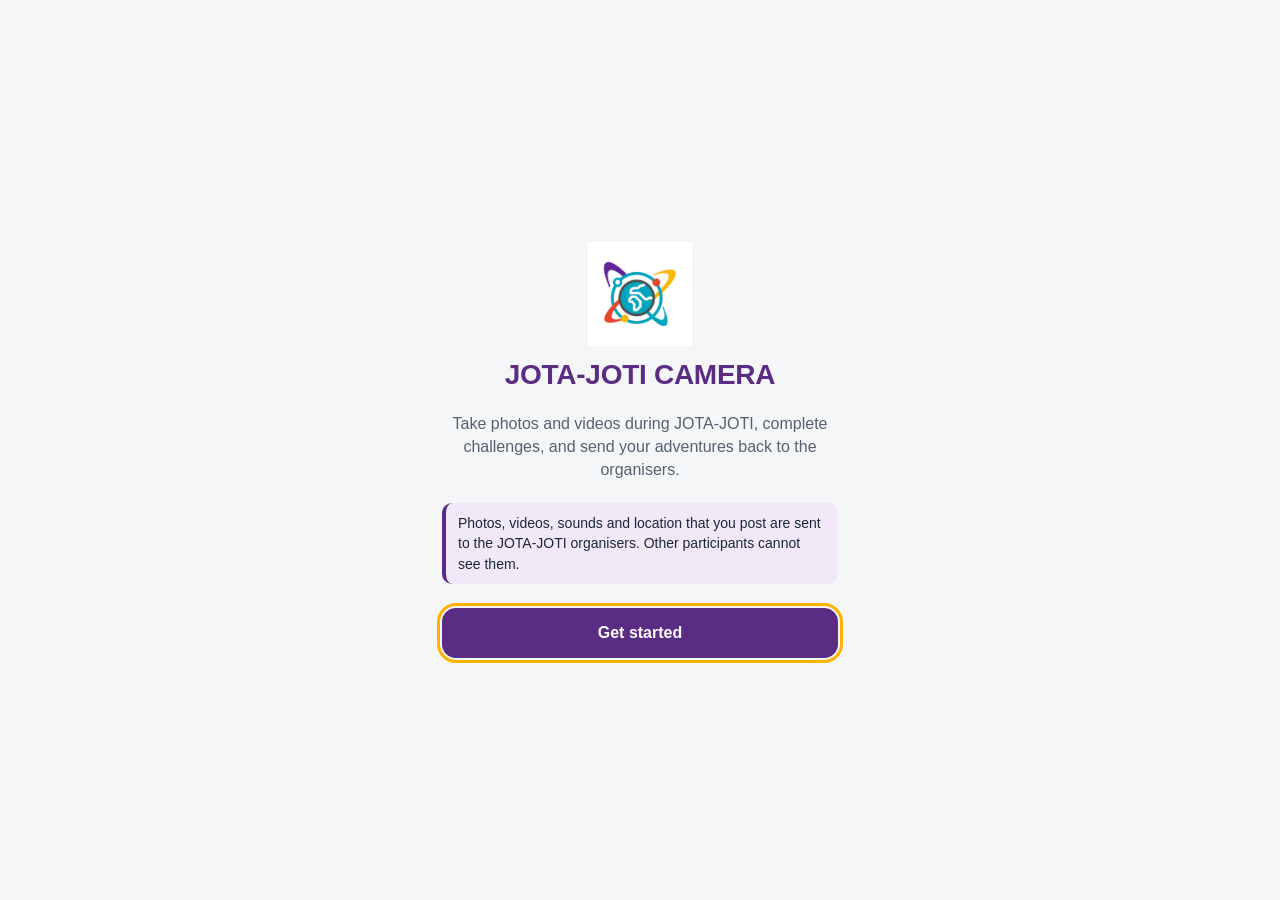
==== commit 6d57736e: "Add files via upload" ====
--- a/index.html
+++ b/index.html
@@ -20,7 +20,6 @@
 <div id="boot" aria-live="polite"><img src="logo.png" alt="JOTA-JOTI"><strong>JOTA-JOTI Camera</strong><span>Loading…</span></div>
 <div id="app">
   <header id="topbar" hidden>
-    <button id="global-back" class="global-back" aria-label="Back" hidden></button>
     <img class="logo" src="logo.png" alt="">
     <span class="title">JOTA-JOTI</span>
     <span class="spacer"></span>
@@ -38,9 +37,8 @@
     <section class="view" id="v-settings" aria-label="Settings"></section>
   </main>
   <nav id="nav" hidden aria-label="Main"></nav>
-<footer class="site-credit">Made by Hunter Miller from Boulder Scout Hall</footer>
 </div>
-<noscript><p style="padding:24px;color:#fff">JOTA-JOTI Camera needs JavaScript. Please turn it on in your browser settings.</p></noscript>
+<noscript><p style="margin:0;padding:24px;background:#f4f6f8;color:#1d2733;font:16px/1.45 system-ui,sans-serif;text-align:center">JOTA-JOTI Camera needs JavaScript. Please turn it on in your browser settings.</p></noscript>
 <script type="module" src="main.js"></script>
 <script>
 window.addEventListener('error', function(e){
--- a/app.css
+++ b/app.css
@@ -1,7 +1,7 @@
 /* JOTA-JOTI Camera
    One stylesheet, one design language:
    - purple #5a2c84 is the action colour; amber marks "you are here" (active tab, selected, challenge pins)
-   - pages are light, the camera and the photo review are dark because a viewfinder needs that
+   - the entire interface is light; only the live viewfinder/media surface may be dark because camera content controls it
    - buttons change colour when pressed, they never jump, scale or glow
    - no blur filters, no looping animation: it has to stay smooth on an old phone with one bar of signal */
 
@@ -20,8 +20,8 @@
   --warn-soft: #fff0c7;
   --danger: #b3261e;
   --danger-soft: #fde4e1;
-  --nav-bg: #1a0f26;
-  --glass: rgba(18, 8, 28, .58);
+  --nav-bg: #ffffff;
+  --glass: rgba(255,255,255,.94);
   --safe-t: env(safe-area-inset-top, 0px);
   --safe-b: env(safe-area-inset-bottom, 0px);
   --safe-l: env(safe-area-inset-left, 0px);
@@ -65,9 +65,6 @@
 #topbar .logo { width: 34px; height: 34px; object-fit: contain; flex: none; }
 #topbar .title { font-weight: 800; font-size: 17px; color: var(--brand); letter-spacing: .01em; }
 #topbar .spacer { flex: 1; }
-.global-back { display: inline-flex; align-items: center; gap: 4px; min-height: 40px; padding: 0 12px 0 8px; border-radius: 12px; background: var(--brand-soft); color: var(--brand-dark); font-weight: 700; font-size: 15px; }
-.global-back svg { width: 20px; height: 20px; }
-.global-back:active { background: #e3d3ef; }
 .status { display: inline-flex; align-items: center; gap: 6px; font-size: 12px; font-weight: 700; color: var(--ok); background: var(--ok-soft); border-radius: 99px; padding: 5px 10px; white-space: nowrap; }
 .status .dot { width: 8px; height: 8px; border-radius: 50%; background: currentColor; }
 .status.busy { color: #6b4700; background: var(--warn-soft); }
@@ -79,13 +76,13 @@
 body[data-view=camera] #topbar, body[data-view=review] #topbar { display: none; }
 body[data-view=review] #nav { display: none; }
 
-#nav { flex: none; display: flex; background: var(--nav-bg); padding: 6px calc(6px + var(--safe-r)) calc(6px + var(--safe-b)) calc(6px + var(--safe-l)); }
+#nav { flex: none; display: flex; background: #fff; padding: 6px calc(6px + var(--safe-r)) calc(6px + var(--safe-b)) calc(6px + var(--safe-l)); }
 #nav button { position: relative; flex: 1; min-width: 0; min-height: 52px; display: flex; flex-direction: column; align-items: center; justify-content: center; gap: 3px;
-  color: #d3c6e2; font-size: 11px; font-weight: 700; border-radius: 12px; }
+  color: #687383; font-size: 11px; font-weight: 700; border-radius: 12px; }
 #nav button svg { width: 24px; height: 24px; }
 #nav button:active { background: rgba(255, 255, 255, .1); }
-#nav button[aria-current=page] { color: var(--amber); }
-#nav .badge { position: absolute; top: 2px; left: calc(50% + 6px); min-width: 18px; height: 18px; padding: 0 5px; border-radius: 9px; background: var(--amber); color: #20122e; font-size: 11px; font-weight: 800; line-height: 18px; text-align: center; }
+#nav button[aria-current=page] { color: var(--brand); }
+#nav .badge { position: absolute; top: 2px; left: calc(50% + 6px); min-width: 18px; height: 18px; padding: 0 5px; border-radius: 9px; background: var(--brand); color: #fff; font-size: 11px; font-weight: 800; line-height: 18px; text-align: center; }
 
 #install-banner { flex: none; display: flex; align-items: center; gap: 8px; padding: 8px calc(10px + var(--safe-r)) 8px calc(12px + var(--safe-l)); background: var(--brand-soft); color: var(--brand-dark); font-size: 13px; line-height: 1.3; border-bottom: 1px solid #dcc9ec; }
 .ib-text { flex: 1; }
@@ -93,9 +90,9 @@
 .ib-btn:active { background: var(--brand-dark); }
 .ib-x { flex: none; width: 34px; height: 34px; display: grid; place-items: center; border-radius: 10px; color: var(--brand-dark); }
 .ib-x svg { width: 18px; height: 18px; }
-body[data-view=camera] #install-banner { padding-top: calc(var(--safe-t) + 8px); background: var(--nav-bg); color: #fff; border-color: #34224a; }
-body[data-view=camera] .ib-x { color: #fff; }
-body[data-view=camera] .ib-btn { background: var(--amber); color: #20122e; }
+body[data-view=camera] #install-banner { padding-top: 8px; background: #fff; color: var(--ink); border-color: var(--line); }
+body[data-view=camera] .ib-x { color: var(--muted); }
+body[data-view=camera] .ib-btn { background: var(--brand); color: #fff; }
 
 /* ---------- boot screen ---------- */
 #boot { position: fixed; inset: 0; z-index: 100; display: flex; flex-direction: column; align-items: center; justify-content: center; gap: 10px; background: #fff; color: var(--brand); text-align: center; padding: 24px; transition: opacity .25s; }
@@ -125,7 +122,7 @@
 .icon-btn svg { width: 20px; height: 20px; }
 
 /* round icon buttons used on top of the camera and the map */
-.tool { width: 46px; height: 46px; flex: none; display: grid; place-items: center; border-radius: 50%; color: #fff; background: transparent; }
+.tool { width: 46px; height: 46px; flex: none; display: grid; place-items: center; border-radius: 50%; color: var(--ink); background: #fff; }
 .tool svg { width: 24px; height: 24px; }
 .tool:active { background: rgba(255, 255, 255, .22); }
 .tool[aria-pressed=true], .tool.on { color: var(--amber); }
@@ -170,7 +167,7 @@
 .steps svg { width: 18px; height: 18px; vertical-align: -3px; }
 .kv { display: flex; justify-content: space-between; gap: 16px; padding: 8px 0; border-bottom: 1px solid var(--line); }
 .kv dt { color: var(--muted); } .kv dd { margin: 0; font-weight: 700; text-align: right; }
-.thumb-lg { display: block; width: 100%; max-height: 38dvh; object-fit: contain; background: #111; border-radius: 16px; }
+.thumb-lg { display: block; width: 100%; max-height: 38dvh; object-fit: contain; background: #edf0f3; border-radius: 16px; }
 .big-time { font-size: 44px; font-weight: 800; text-align: center; font-variant-numeric: tabular-nums; margin: 8px 0; }
 .rec-dot { width: 12px; height: 12px; border-radius: 50%; background: #ff4d3d; flex: none; }
 .credit { text-align: center; margin-top: 26px; }
@@ -201,8 +198,8 @@
 .cam-stage video { position: absolute; inset: 0; width: 100%; height: 100%; object-fit: cover; background: #000; }
 .cam-stage video.mirror { transform: scaleX(-1); }
 .cam-stage::before, .cam-stage::after { content: ""; position: absolute; left: 0; right: 0; z-index: 1; pointer-events: none; }
-.cam-stage::before { top: 0; height: 150px; background: linear-gradient(rgba(0, 0, 0, .45), transparent); }
-.cam-stage::after { bottom: 0; height: 220px; background: linear-gradient(transparent, rgba(0, 0, 0, .5)); }
+.cam-stage::before { top: 0; height: 120px; background: linear-gradient(rgba(255,255,255,.14), transparent); }
+.cam-stage::after { bottom: 0; height: 120px; background: linear-gradient(transparent, rgba(255,255,255,.04)); }
 .flash { position: absolute; inset: 0; z-index: 5; background: #fff; opacity: 0; pointer-events: none; }
 .flash.go { animation: shot .22s ease-out; }
 @keyframes shot { from { opacity: .85; } to { opacity: 0; } }
@@ -210,16 +207,16 @@
 .cam-top { position: absolute; z-index: 3; top: calc(var(--safe-t) + 10px); left: calc(12px + var(--safe-l)); right: calc(12px + var(--safe-r)); display: flex; justify-content: space-between; align-items: flex-start; gap: 10px; pointer-events: none; }
 .cam-top > * { pointer-events: auto; }
 .cam-top-left { display: flex; flex-direction: column; align-items: flex-start; gap: 8px; min-width: 0; max-width: calc(100% - 70px); }
-.camera-brand { display: flex; align-items: center; gap: 8px; max-width: 100%; padding: 4px 14px 4px 4px; border-radius: 99px; background: var(--glass); color: #fff; text-align: left; }
+.camera-brand { display: flex; align-items: center; gap: 8px; max-width: 100%; padding: 4px 14px 4px 4px; border-radius: 99px; background: var(--glass); color: var(--ink); text-align: left; }
 .camera-brand img { width: 38px; height: 38px; border-radius: 50%; background: #fff; object-fit: contain; padding: 2px; flex: none; }
 .camera-brand-copy { display: flex; flex-direction: column; min-width: 0; line-height: 1.15; }
 .camera-brand-copy b { font-size: 14px; }
-.camera-brand-copy span { font-size: 11px; color: #e6dcf1; overflow: hidden; text-overflow: ellipsis; white-space: nowrap; }
-.camera-brand:active { background: rgba(18, 8, 28, .8); }
+.camera-brand-copy span { font-size: 11px; color: var(--muted); overflow: hidden; text-overflow: ellipsis; white-space: nowrap; }
+.camera-brand:active { background: #f3f5f7; }
 .chip-row { display: flex; align-items: center; gap: 6px; max-width: 100%; }
-.cam-top .chip { background: var(--glass); border: 0; color: #fff; }
-.cam-top .chip:active { background: rgba(18, 8, 28, .8); }
-.cam-top .chip.x { width: 34px; min-height: 34px; padding: 0; justify-content: center; }
+.cam-top .chip { background: var(--glass); border: 1px solid var(--line); color: var(--ink); }
+.cam-top .chip:active { background: #f0f2f4; }
+.cam-top .chip.x { width: 34px; min-height: 34px; padding: 0; justify-content: center; color: var(--muted); }
 .cam-top .chip.x svg { width: 16px; height: 16px; }
 .sound-chip { color: var(--amber) !important; }
 
@@ -233,20 +230,13 @@
 .cam-bottom { position: absolute; z-index: 3; left: 0; right: 0; bottom: 0; padding: 0 calc(18px + var(--safe-r)) 18px calc(18px + var(--safe-l)); display: flex; flex-direction: column; align-items: center; gap: 14px; pointer-events: none; }
 .cam-bottom > * { pointer-events: auto; }
 .zoom-presets { display: flex; gap: 4px; padding: 4px; border-radius: 99px; background: var(--glass); }
-.zoom-preset { min-width: 46px; height: 36px; padding: 0 10px; border-radius: 99px; color: #fff; font-size: 14px; font-weight: 800; }
-.zoom-preset.active { background: #fff; color: #20122e; }
-.zoom-preset:not(.active):active { background: rgba(255, 255, 255, .22); }
+.zoom-preset { min-width: 46px; height: 36px; padding: 0 10px; border-radius: 99px; color: var(--muted); font-size: 14px; font-weight: 800; }
+.zoom-preset.active { background: var(--brand); color: #fff; }
+.zoom-preset:not(.active):active { background: var(--brand-soft); }
 .zoom-bar { position: absolute; z-index: 3; left: 50%; bottom: calc(168px); transform: translateX(-50%); width: min(78%, 320px); padding: 8px 14px; border-radius: 99px; background: var(--glass); }
 .zoom-bar input { width: 100%; accent-color: var(--amber); }
 
 .shutter-row { width: 100%; max-width: 420px; display: grid; grid-template-columns: 1fr auto 1fr; align-items: center; }
-.gallery-btn { position: relative; justify-self: start; width: 52px; height: 52px; border-radius: 14px; display: grid; place-items: center; color: #fff; background: var(--glass); border: 2px solid rgba(255, 255, 255, .85); overflow: hidden; }
-.gallery-btn svg { width: 24px; height: 24px; }
-.gallery-btn img { position: absolute; inset: 0; width: 100%; height: 100%; object-fit: cover; }
-.gallery-btn:active { opacity: .8; }
-.mode-btn { justify-self: end; width: 62px; display: flex; flex-direction: column; align-items: center; gap: 3px; padding: 6px 0; border-radius: 14px; background: var(--glass); color: #fff; font-size: 11px; font-weight: 800; letter-spacing: .04em; text-transform: uppercase; }
-.mode-btn svg { width: 24px; height: 24px; }
-.mode-btn:active { background: rgba(18, 8, 28, .85); }
 
 .shutter { position: relative; width: 84px; height: 84px; border-radius: 50%; display: grid; place-items: center; background: transparent; border: 5px solid #fff; touch-action: none; -webkit-touch-callout: none; }
 .shutter .ring { position: absolute; inset: -5px; width: calc(100% + 10px); height: calc(100% + 10px); transform: rotate(-90deg); pointer-events: none; }
@@ -255,16 +245,15 @@
 .shutter:active .core { background: rgba(255, 255, 255, .5); }
 .shutter.video .core { width: 38px; height: 38px; background: #ff4d3d; }
 .shutter.recording .core { width: 30px; height: 30px; border-radius: 8px; background: #ff4d3d; }
-body.camera-recording .cam-rail, body.camera-recording .gallery-btn, body.camera-recording .mode-btn, body.camera-recording .chip-row, body.camera-recording .zoom-bar { opacity: .35; pointer-events: none; }
-
-.cam-gate { position: absolute; inset: 0; z-index: 8; display: flex; flex-direction: column; align-items: center; justify-content: center; gap: 12px; padding: 28px; background: #12091b; color: #fff; text-align: center; }
+
+.cam-gate { position: absolute; inset: 0; z-index: 8; display: flex; flex-direction: column; align-items: center; justify-content: center; gap: 12px; padding: 28px; background: rgba(255,255,255,.98); color: var(--ink); text-align: center; }
 .cam-gate > * { max-width: 360px; width: 100%; }
-.cam-gate h1 { color: #fff; }
-.cam-gate .muted, .cam-gate .small { color: #cfc3dc; }
-.cam-gate .btn { background: var(--amber); border-color: var(--amber); color: #20122e; }
-.cam-gate .btn.ghost { background: transparent; border-color: #fff; color: #fff; }
-.cam-gate .btn:active { background: #e6a000; border-color: #e6a000; color: #20122e; }
-.cam-gate .btn.ghost:active { background: rgba(255, 255, 255, .15); color: #fff; border-color: #fff; }
+.cam-gate h1 { color: var(--ink); }
+.cam-gate .muted, .cam-gate .small { color: var(--muted); }
+.cam-gate .btn { background: var(--brand); border-color: var(--brand); color: #fff; }
+.cam-gate .btn.ghost { background: #fff; border-color: var(--line); color: var(--brand); }
+.cam-gate .btn:active { background: var(--brand-dark); border-color: var(--brand-dark); color: #fff; }
+.cam-gate .btn.ghost:active { background: var(--brand-soft); color: var(--brand-dark); border-color: var(--brand); }
 
 /* ---------- review and submit ---------- */
 .stage { position: absolute; inset: 0; display: flex; align-items: center; justify-content: center; background: #000; }
@@ -278,7 +267,7 @@
 .challenge-map-list { display: flex; flex-direction: column; gap: 10px; margin: 12px 0; }
 .challenge-map-item { background: #f7f4fa; border: 1px solid #e4d9ee; border-radius: 16px; padding: 12px; display: flex; flex-direction: column; gap: 8px; }
 .challenge-map-item p { margin: 0; }
-.challenge-map-number { width: 38px; height: 38px; flex: none; display: grid; place-items: center; border-radius: 50%; background: var(--amber); color: #20122e; font-weight: 800; }
+.challenge-map-number { width: 38px; height: 38px; flex: none; display: grid; place-items: center; border-radius: 50%; background: var(--brand); color: #fff; font-weight: 800; }
 .challenge-map-item .grow { display: flex; flex-direction: column; }
 .map-range-warning { color: var(--danger); font-weight: 700; }
 .map-range-ok { color: var(--ok); font-weight: 700; }
@@ -350,88 +339,313 @@
 .memory-meta-grid { display: grid; grid-template-columns: 1fr 1fr; gap: 10px; margin: 12px 0; }
 .memory-meta-grid div { background: #f4f6f8; border-radius: 12px; padding: 8px 12px; display: flex; flex-direction: column; }
 .memory-meta-grid span { font-size: 12px; color: var(--muted); }
-.memory-detail-media { display: block; width: 100%; max-height: 50dvh; object-fit: contain; background: #111; border-radius: 16px; margin-bottom: 12px; }
+.memory-detail-media { display: block; width: 100%; max-height: 50dvh; object-fit: contain; background: #edf0f3; border-radius: 16px; margin-bottom: 12px; }
 .memory-detail-copy .btn { flex: 1; }
 .memory-challenge { display: flex; flex-direction: column; background: var(--brand-soft); border-radius: 12px; padding: 8px 12px; margin: 8px 0; }
 .memory-challenge span { font-size: 12px; color: var(--muted); }
 
-/* ---------- small phones, big screens, short screens ---------- */
-@media (max-width: 360px) { .btn { padding: 0 14px; } #nav button { font-size: 10px; } .shutter { width: 76px; height: 76px; } .shutter .core { width: 54px; height: 54px; } }
-@media (min-width: 700px) { .cam-stage video { object-fit: cover; } .sheet { border-radius: 22px; margin-bottom: 20px; } }
-@media (max-height: 480px) and (orientation: landscape) {
-  .cam-bottom { flex-direction: row; justify-content: center; gap: 24px; padding-bottom: 8px; }
-  .cam-stage::after { height: 120px; }
-  #nav button span { display: none; } #nav button { min-height: 40px; }
-}
-@media (prefers-reduced-motion: reduce) { * { animation: none !important; transition: none !important; } }
-
-/* ---------- final camera chrome ---------- */
-.camera-topline { width: 100%; display: flex; align-items: flex-start; justify-content: space-between; gap: 10px; }
-.camera-top-actions { display: flex; align-items: center; gap: 6px; padding: 4px; border-radius: 24px; background: var(--glass); }
-.camera-top-actions .tool { width: 42px; height: 42px; }
-.camera-top-actions .camera-gallery { display: grid; }
-.camera-challenge-row { width: 100%; display: flex; justify-content: center; pointer-events: none; }
-.camera-challenge-row .row { pointer-events: auto; max-width: min(88vw, 520px); }
-.camera-challenge-row .chip { max-width: min(76vw, 420px); }
-.camera-challenge-row .chip.x { background: var(--glass); color: #fff; border: 0; }
-
-.side-btn { width: 56px; min-height: 56px; border-radius: 16px; display: flex; flex-direction: column; align-items: center; justify-content: center; gap: 2px; color: #fff; background: var(--glass); font-size: 10px; font-weight: 800; letter-spacing: .04em; text-transform: uppercase; }
-.side-btn svg { width: 25px; height: 25px; }
-.side-btn:active { background: rgba(18, 8, 28, .84); }
-.side-btn.empty { display: none; }
-
-.camera-mode-row { display: flex; justify-content: center; align-items: center; min-height: 34px; }
-.modes { display: flex; align-items: center; gap: 2px; padding: 3px; border-radius: 99px; background: rgba(18, 8, 28, .62); }
-.modes button { min-width: 78px; height: 32px; padding: 0 14px; border-radius: 99px; color: #e9e1f2; font-size: 11px; font-weight: 900; letter-spacing: .06em; }
-.modes button[aria-pressed="true"] { background: #fff; color: #20122e; }
-.modes button:not([aria-pressed="true"]):active { background: rgba(255, 255, 255, .2); }
-
-.shutter-stack { position: relative; display: grid; place-items: center; min-width: 84px; min-height: 84px; }
-.capture-thumb { position: absolute; right: calc(100% + 16px); width: 54px; height: 54px; border-radius: 14px; overflow: hidden; background: rgba(18, 8, 28, .72); border: 2px solid rgba(255,255,255,.9); display: grid; place-items: center; }
-.capture-thumb-image { width: 100%; height: 100%; object-fit: cover; }
-.capture-thumb:active { opacity: .78; }
-
-.vf { position: absolute; inset: 11% 6%; z-index: 2; pointer-events: none; opacity: .18; }
-.vf i { position: absolute; width: 24px; height: 24px; border-color: #fff; border-style: solid; }
-.vf i:nth-child(1) { top: 0; left: 0; border-width: 3px 0 0 3px; border-radius: 7px 0 0 0; }
-.vf i:nth-child(2) { top: 0; right: 0; border-width: 3px 3px 0 0; border-radius: 0 7px 0 0; }
-.vf i:nth-child(3) { bottom: 0; left: 0; border-width: 0 0 3px 3px; border-radius: 0 0 0 7px; }
-.vf i:nth-child(4) { bottom: 0; right: 0; border-width: 0 3px 3px 0; border-radius: 0 0 7px 0; }
-
-.zoom-presets { margin-bottom: 0; }
-.zoom-preset { min-width: 54px; }
-
-@media (max-width: 420px) {
-  .camera-top-actions { gap: 2px; }
-  .camera-top-actions .tool { width: 38px; height: 38px; }
-  .camera-top-actions .camera-gallery { display: none; }
-  .camera-brand-copy b { font-size: 13px; }
-  .camera-brand-copy span { max-width: 125px; }
-  .modes button { min-width: 68px; padding: 0 10px; }
-  .side-btn { width: 52px; min-height: 52px; border-radius: 15px; }
-  .shutter-stack { min-width: 78px; min-height: 78px; }
-  .shutter { width: 78px; height: 78px; }
-  .shutter .core { width: 58px; height: 58px; }
-  .capture-thumb { width: 48px; height: 48px; right: calc(100% + 9px); }
+
+/* ============================================================
+   Final light app layer
+   One visual language, no dark-mode branch, no footer chrome.
+   ============================================================ */
+html, body { color-scheme: light only; background: #f4f6f8; }
+body, #app { min-height: 100%; }
+button, input, textarea, select { -webkit-appearance: none; appearance: none; }
+
+/* Main navigation stays white on every tab, including Camera. */
+#nav {
+  background: rgba(255,255,255,.98);
+  border-top: 1px solid var(--line);
+  box-shadow: 0 -2px 12px rgba(29,39,51,.08);
+  padding-top: 4px;
+}
+#nav button { color: #687383; border-radius: 13px; }
+#nav button:hover { background: #f6f3fa; }
+#nav button:active { background: #ece6f2; }
+#nav button[aria-current=page] { color: var(--brand); background: var(--brand-soft); }
+#nav button[aria-current=page] svg { stroke-width: 2.4; }
+#nav .badge { background: var(--brand); color: #fff; }
+
+
+/* Installation recommendation is a compact light surface and does not reduce camera viewport height. */
+#install-banner {
+  position: static;
+  z-index: 55;
+  width: 100%;
+  min-height: 44px;
+  border: 0;
+  border-bottom: 1px solid #d9dde4;
+  border-radius: 0;
+  background: #fff;
+  color: var(--ink);
+  box-shadow: none;
+}
+body[data-view=camera] #install-banner {
+  position: fixed;
+  top: calc(var(--safe-t) + 7px);
+  left: 50%;
+  transform: translateX(-50%);
+  width: min(100% - 18px, 430px);
+  border: 1px solid #d9dde4;
+  border-radius: 14px;
+  box-shadow: 0 4px 18px rgba(29,39,51,.15);
+}
+#install-banner .ib-text { color: var(--ink); }
+#install-banner .ib-btn { background: var(--brand); color: #fff; border-radius: 10px; }
+#install-banner .ib-btn:active { background: var(--brand-dark); }
+#install-banner .ib-x { color: var(--muted); }
+body[data-view=camera] #install-banner { background: rgba(255,255,255,.98); color: var(--ink); border-color: #d9dde4; }
+body[data-view=camera] .ib-btn { background: var(--brand); color: #fff; }
+body[data-view=camera] .ib-x { color: var(--muted); }
+
+/* Camera: real viewfinder, white controls, no backdrop blur. */
+.cam-stage {
+  position: absolute;
+  inset: 0;
+  background: #000;
+  overflow: hidden;
+  isolation: isolate;
+  touch-action: none;
+  -webkit-backdrop-filter: none !important;
+  backdrop-filter: none !important;
+}
+.cam-stage video {
+  position: absolute;
+  inset: 0;
+  width: 100%;
+  height: 100%;
+  object-fit: cover;
+  object-position: center;
+  background: #000;
+  transform: translateZ(0);
+  -webkit-backface-visibility: hidden;
+  backface-visibility: hidden;
+}
+.cam-stage::before { height: 110px; background: linear-gradient(rgba(255,255,255,.16), transparent); }
+.cam-stage::after { height: 120px; background: linear-gradient(transparent, rgba(255,255,255,.04)); }
+
+/* With the install prompt present, keep the app chrome below it instead of underneath it. */
+body.install-banner-visible[data-view=camera] .cam-top { top: calc(var(--safe-t) + 58px); }
+body:not(.install-banner-visible)[data-view=camera] .cam-top { top: calc(var(--safe-t) + 10px); }
+.cam-top { left: calc(10px + var(--safe-l)); right: calc(10px + var(--safe-r)); }
+.camera-topline { align-items: center; }
+.camera-top-actions {
+  display: flex;
+  align-items: center;
+  gap: 5px;
+  padding: 4px;
+  border: 1px solid rgba(255,255,255,.7);
+  border-radius: 26px;
+  background: rgba(255,255,255,.92);
+  box-shadow: 0 2px 10px rgba(0,0,0,.16);
+}
+.camera-top-actions .tool {
+  width: 40px;
+  height: 40px;
+  color: var(--ink);
+  background: transparent;
+  border-radius: 50%;
+}
+.camera-top-actions .tool:active { background: #eceff3; }
+.camera-brand {
+  min-height: 48px;
+  padding: 4px 13px 4px 4px;
+  color: var(--ink);
+  background: rgba(255,255,255,.95);
+  border: 1px solid rgba(213,219,227,.95);
+  box-shadow: 0 2px 10px rgba(0,0,0,.15);
+}
+.camera-brand img { width: 38px; height: 38px; border-radius: 50%; background: #fff; }
+.camera-brand-copy b { color: var(--brand); }
+.camera-brand-copy span { color: var(--muted); }
+.camera-brand:active { background: #f3f5f7; }
+.camera-challenge-row { justify-content: flex-start; }
+.camera-challenge-row .chip,
+.cam-top .chip {
+  color: var(--ink);
+  background: rgba(255,255,255,.95);
+  border: 1px solid rgba(213,219,227,.95);
+  box-shadow: 0 2px 10px rgba(0,0,0,.12);
+}
+.cam-top .chip:active { background: #f3f5f7; }
+.cam-top .chip.x { color: var(--muted); background: rgba(255,255,255,.95); }
+.sound-chip { color: var(--brand) !important; }
+
+.readout { background: #b3261e; box-shadow: 0 2px 10px rgba(0,0,0,.18); }
+
+/* Camera lower controls fit within narrow phones without squeezing labels off-screen. */
+.cam-bottom {
+  left: 0;
+  right: 0;
+  bottom: 0;
+  padding: 0 10px calc(10px + var(--safe-b));
+  gap: 9px;
+}
+.camera-mode-row { min-height: 32px; }
+.modes {
+  gap: 2px;
+  padding: 3px;
+  background: rgba(255,255,255,.96);
+  border: 1px solid #d6dbe2;
+  box-shadow: 0 2px 10px rgba(0,0,0,.12);
+}
+.modes button { min-width: 68px; height: 30px; color: var(--muted); }
+.modes button[aria-pressed="true"] { background: var(--brand); color: #fff; }
+.modes button:not([aria-pressed="true"]):active { background: #ece6f2; }
+.shutter-row {
+  width: min(100%, 340px);
+  max-width: 340px;
+  grid-template-columns: 58px 1fr 58px;
+  column-gap: 8px;
+}
+.side-btn {
+  width: 56px;
+  min-height: 56px;
+  padding: 5px;
+  border: 1px solid rgba(213,219,227,.95);
+  border-radius: 16px;
+  background: rgba(255,255,255,.95);
+  color: var(--ink);
+  box-shadow: 0 2px 10px rgba(0,0,0,.12);
+}
+.side-btn:active { background: #eef0f3; }
+.shutter-stack { min-width: 76px; min-height: 76px; }
+.shutter {
+  width: 76px;
+  height: 76px;
+  border: 4px solid #fff;
+  background: rgba(255,255,255,.15);
+  box-shadow: 0 3px 14px rgba(0,0,0,.18);
+}
+.shutter .core { width: 58px; height: 58px; background: rgba(255,255,255,.80); border: 2px solid var(--brand); }
+.shutter.video .core { width: 38px; height: 38px; background: #e04a40; border-color: #e04a40; }
+.shutter.recording .core { width: 28px; height: 28px; border-radius: 8px; background: #b3261e; border-color: #b3261e; }
+.capture-thumb {
+  width: 50px;
+  height: 50px;
+  right: calc(100% + 8px);
+  border: 2px solid #fff;
+  background: #fff;
+  box-shadow: 0 2px 10px rgba(0,0,0,.18);
+}
+.zoom-presets {
+  position: absolute;
+  z-index: 3;
+  left: 50%;
+  bottom: 108px;
+  transform: translateX(-50%);
+  margin-bottom: 0;
+  background: rgba(255,255,255,.96);
+  border: 1px solid #d6dbe2;
+  box-shadow: 0 2px 10px rgba(0,0,0,.12);
+}
+.zoom-preset { color: var(--muted); }
+.zoom-preset.active { background: var(--brand); color: #fff; }
+.zoom-preset:not(.active):active { background: var(--brand-soft); }
+.zoom-bar { background: rgba(255,255,255,.96); border: 1px solid #d6dbe2; box-shadow: 0 2px 12px rgba(0,0,0,.15); }
+.zoom-bar input { accent-color: var(--brand); }
+
+/* Camera permission gate stays light too. */
+.cam-gate {
+  background: rgba(255,255,255,.98);
+  color: var(--ink);
+}
+.cam-gate h1 { color: var(--ink); }
+.cam-gate .muted, .cam-gate .small { color: var(--muted); }
+.cam-gate .btn { background: var(--brand); border-color: var(--brand); color: #fff; }
+.cam-gate .btn.ghost { background: #fff; border-color: var(--line); color: var(--brand); }
+.cam-gate .btn:active { background: var(--brand-dark); border-color: var(--brand-dark); }
+.cam-gate .btn.ghost:active { background: var(--brand-soft); color: var(--brand-dark); border-color: var(--brand); }
+
+/* Review/submit screens use the same light UI language. */
+.review-bar { background: #fff; border-top: 1px solid var(--line); box-shadow: 0 -3px 16px rgba(29,39,51,.12); }
+.review-discard-x { background: rgba(255,255,255,.95); color: var(--ink); border: 1px solid var(--line); box-shadow: 0 2px 9px rgba(0,0,0,.12); }
+.review-discard-x:active { background: #eef0f3; }
+.thumb-lg { background: #edf0f3; }
+
+/* Clean map controls and map text surfaces. */
+.map-toolbar .tool,
+.memory-control,
+.memory-map-icon {
+  background: #fff;
+  color: var(--brand-dark);
+  border: 1px solid #d6dbe2;
+}
+.map-toolbar .tool:hover, .memory-control:hover, .memory-map-icon:hover { background: #f8f4fa; }
+.map-toolbar .tool:active, .memory-control:active, .memory-map-icon:active { background: var(--brand-soft); }
+.map-location-card:active { background: #f7f4fa; }
+#v-map .page { padding-bottom: 24px; }
+
+/* Settings page: compact, readable, touch friendly. */
+.settings-page { padding-bottom: 28px; }
+.settings-hero { padding: 6px 0 4px; }
+.settings-hero h1 { margin-bottom: 5px; }
+.settings-section h2 { margin-top: 18px; }
+.settings-card { display: flex; align-items: center; justify-content: space-between; gap: 14px; }
+.settings-card.stack { display: flex; flex-direction: column; align-items: stretch; }
+.settings-card-main { flex: 1; min-width: 0; }
+.settings-card-main b { display:block; font-size: 16px; margin-top: 2px; }
+.settings-help { margin: 0; }
+.settings-output { width: 100%; }
+.settings-stat { display:flex; align-items:baseline; gap:8px; }
+.settings-stat b { font-size: 30px; line-height: 1; color: var(--brand); }
+.settings-stat span { color: var(--muted); font-size: 14px; }
+.settings-version { margin: 22px 0 6px; color: #87909a; font-size: 11px; text-align: center; }
+
+/* Make generic destructive buttons consistently readable in light mode. */
+.btn.danger { background: var(--danger); color: #fff; border-color: var(--danger); }
+.btn.danger:active { background: #8c1d17; }
+
+/* Dynamic-island / notch protection: never use blur/backdrop effects over the viewfinder. */
+html, body, #app, #views, .view, .cam-stage { -webkit-backdrop-filter: none !important; backdrop-filter: none !important; }
+
+/* Narrow screens: never let the bottom shutter row overflow. */
+@media (max-width: 360px) {
+  .camera-top-actions .tool { width: 36px; height: 36px; }
+  .camera-brand { padding-right: 9px; }
+  .camera-brand-copy b { font-size: 12px; }
+  .camera-brand-copy span { font-size: 10px; max-width: 112px; }
+  .shutter-row { width: min(100%, 306px); grid-template-columns: 52px 1fr 52px; column-gap: 6px; }
+  .side-btn { width: 50px; min-height: 50px; }
+  .shutter { width: 68px; height: 68px; }
+  .shutter .core { width: 52px; height: 52px; }
+  .shutter-stack { min-width: 68px; min-height: 68px; }
+  .capture-thumb { width: 44px; height: 44px; right: calc(100% + 5px); }
+  .modes button { min-width: 60px; padding: 0 9px; }
 }
 
 @media (max-height: 620px) {
-  .cam-top { top: calc(var(--safe-t) + 6px); }
-  .cam-top .chip { min-height: 34px; }
-  .cam-bottom { gap: 8px; padding-bottom: 8px; }
-  .camera-mode-row { min-height: 28px; }
-  .modes button { height: 28px; }
-  .shutter { width: 70px; height: 70px; }
-  .shutter .core { width: 52px; height: 52px; }
+  body.install-banner-visible[data-view=camera] .cam-top { top: calc(var(--safe-t) + 50px); }
+  .cam-bottom { padding-bottom: calc(6px + var(--safe-b)); gap: 6px; }
+  .shutter { width: 66px; height: 66px; }
+  .shutter .core { width: 50px; height: 50px; }
+  .shutter-stack { min-width: 66px; min-height: 66px; }
   .side-btn { width: 48px; min-height: 48px; }
 }
 
-/* ---------- light-only app ---------- */
-html, body { color-scheme: light only; }
-
-/* Keep the camera, map and memory views flush to the device bottom edge. */
-body[data-view=camera] .site-credit,
-body[data-view=review] .site-credit,
-body[data-view=map] .site-credit,
-body[data-view=posts] .site-credit { display: none; }
-
+.capture-thumb-fallback { width: 100%; height: 100%; display: grid; place-items: center; color: var(--ink); background: #fff; }
+.capture-thumb-fallback svg { width: 23px; height: 23px; }
+.capture-thumb img[hidden], .capture-thumb-fallback[hidden] { display: none; }
+
+/* Final light-mode finish. */
+.toast {
+  background: #fff;
+  color: var(--ink);
+  border: 1px solid var(--line);
+  box-shadow: 0 5px 18px rgba(29,39,51,.16);
+}
+.toast.ok { background: var(--ok-soft); color: #0f5a31; border-color: #b9e1c7; }
+.toast.bad { background: var(--danger-soft); color: #8f1d16; border-color: #e7b7b1; }
+.stage, .thumb-lg, .memory-detail-media { background: #edf0f3; }
+.camera-topline { width: 100%; display: flex; justify-content: space-between; align-items: center; gap: 8px; }
+.camera-top-actions { flex: none; max-width: 50%; }
+.camera-top-actions .tool { flex: none; }
+.camera-flip { color: var(--ink); }
+#install-banner .ib-text { overflow-wrap: anywhere; }
+@media (max-width: 360px) {
+  .camera-top-actions { max-width: 48%; gap: 2px; padding: 3px; }
+  .camera-top-actions .tool { width: 34px; height: 34px; }
+  .camera-top-actions .tool svg { width: 20px; height: 20px; }
+  .cam-top .chip { max-width: calc(100vw - 110px); }
+}
